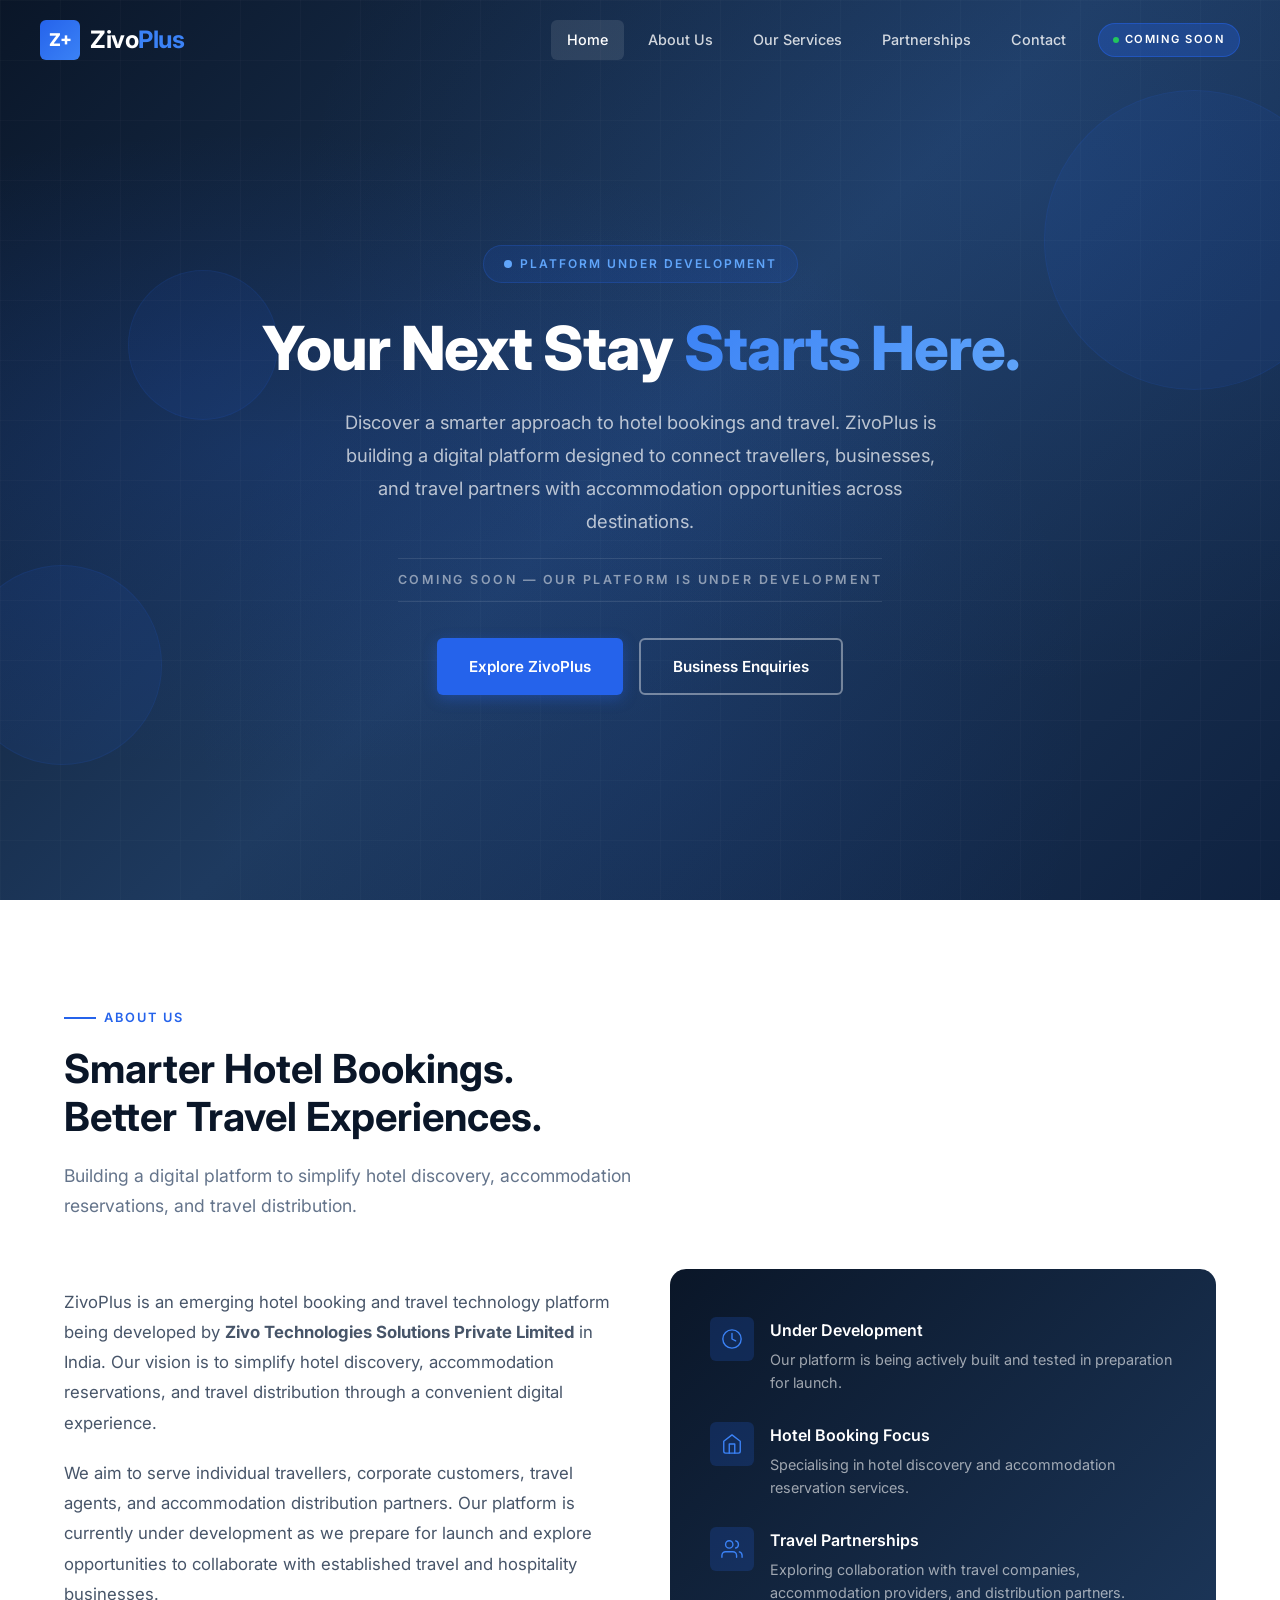
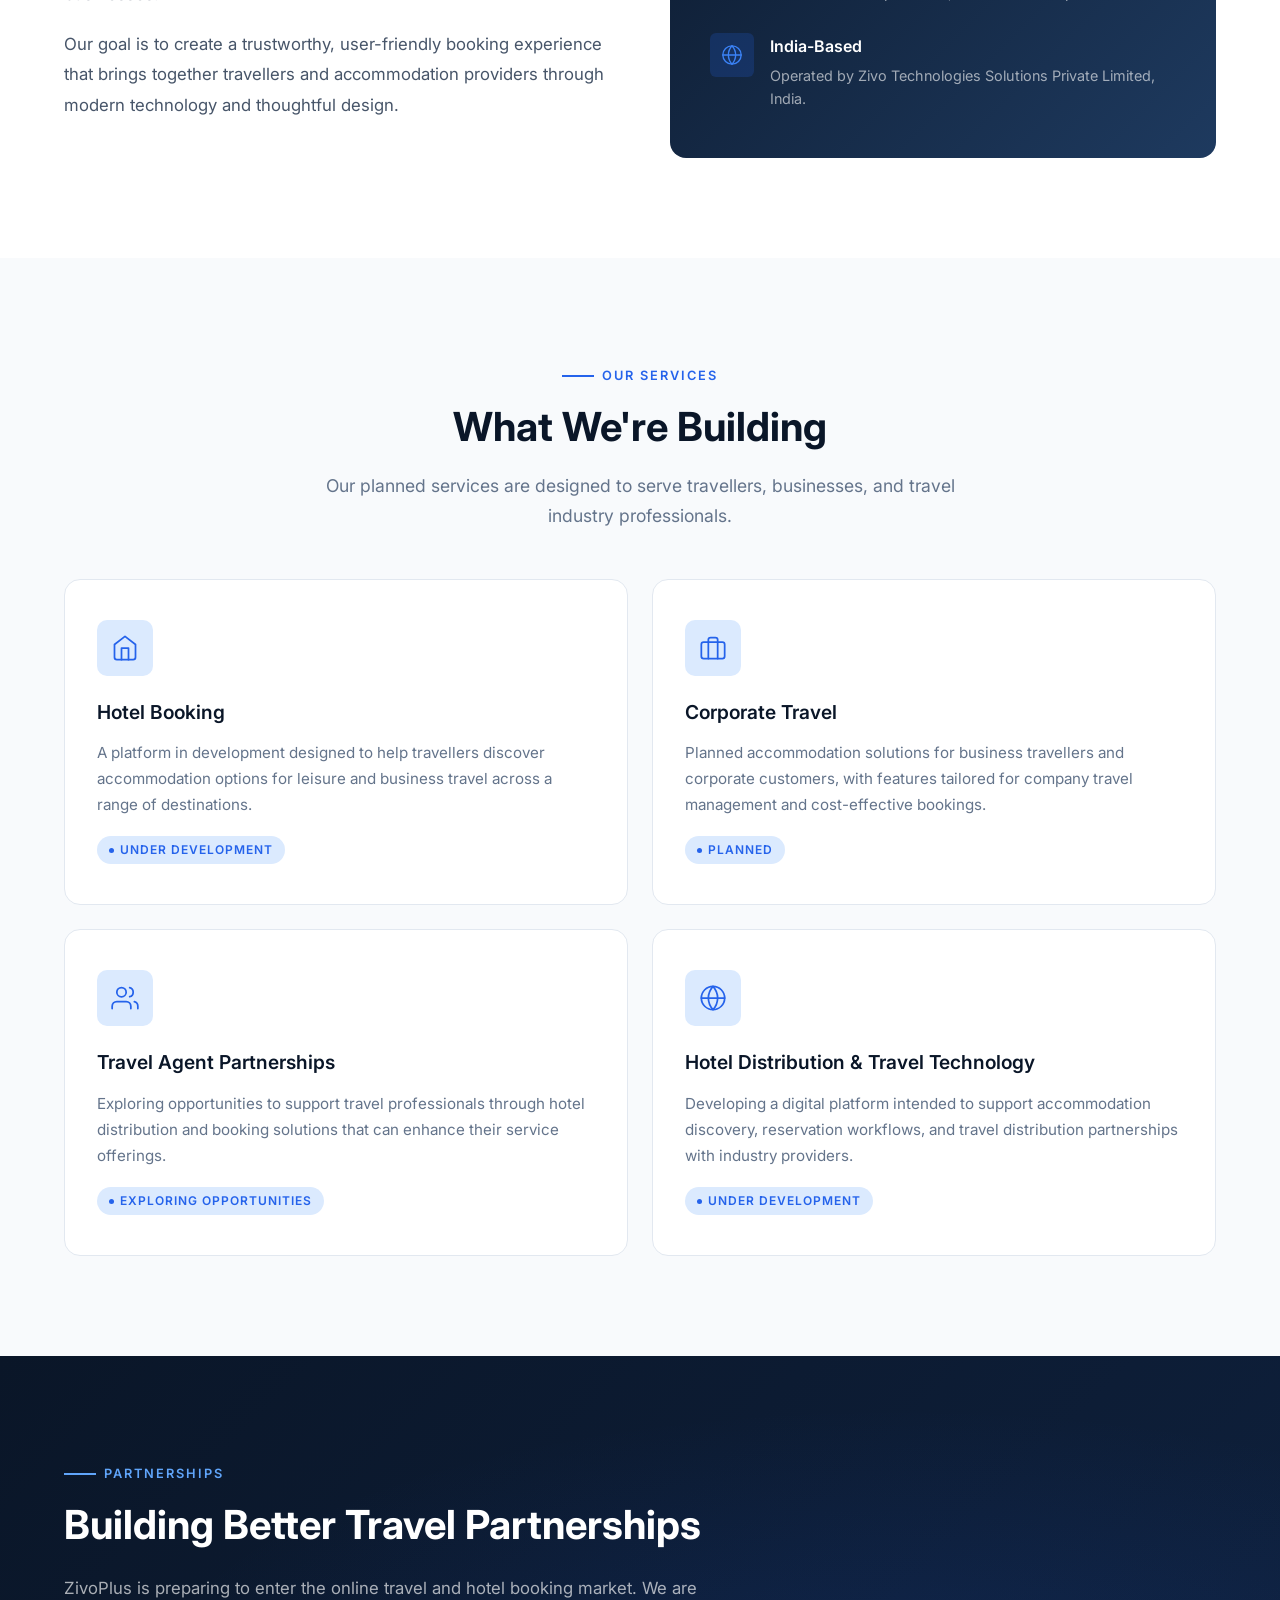
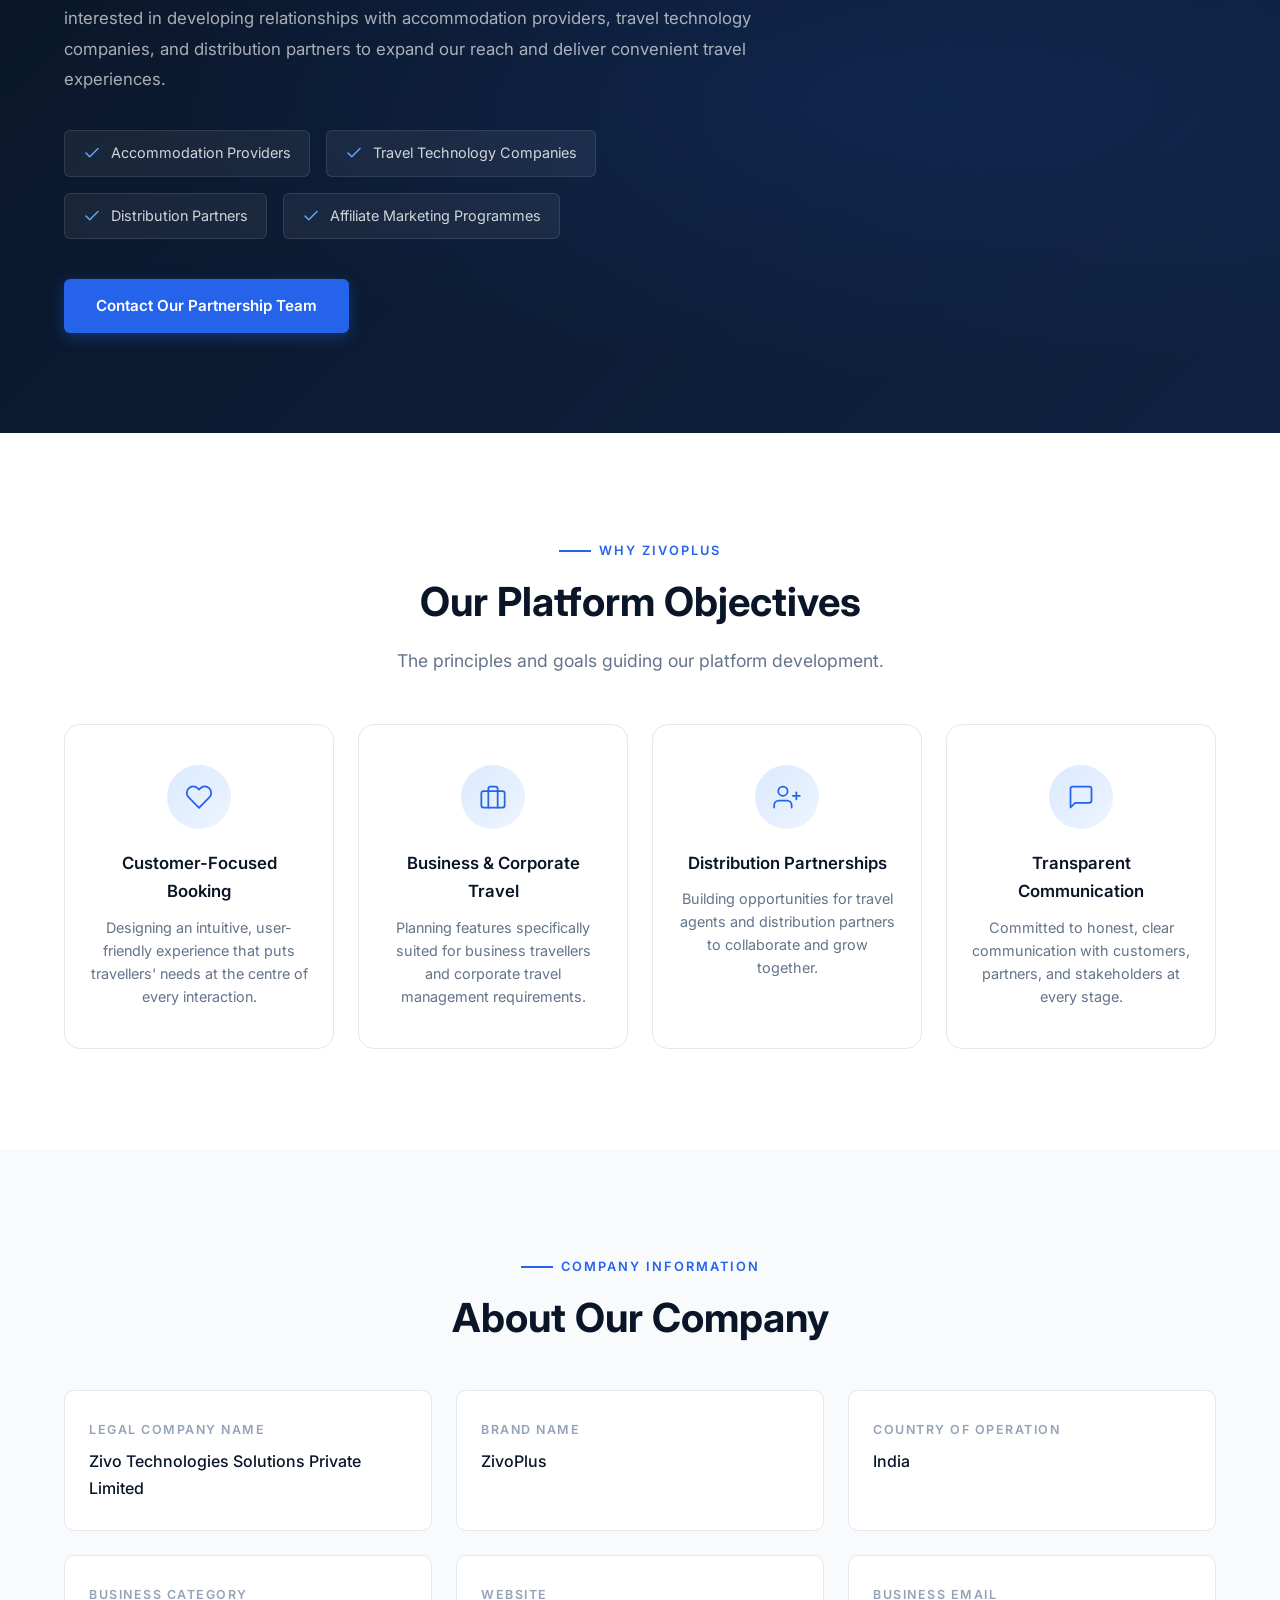
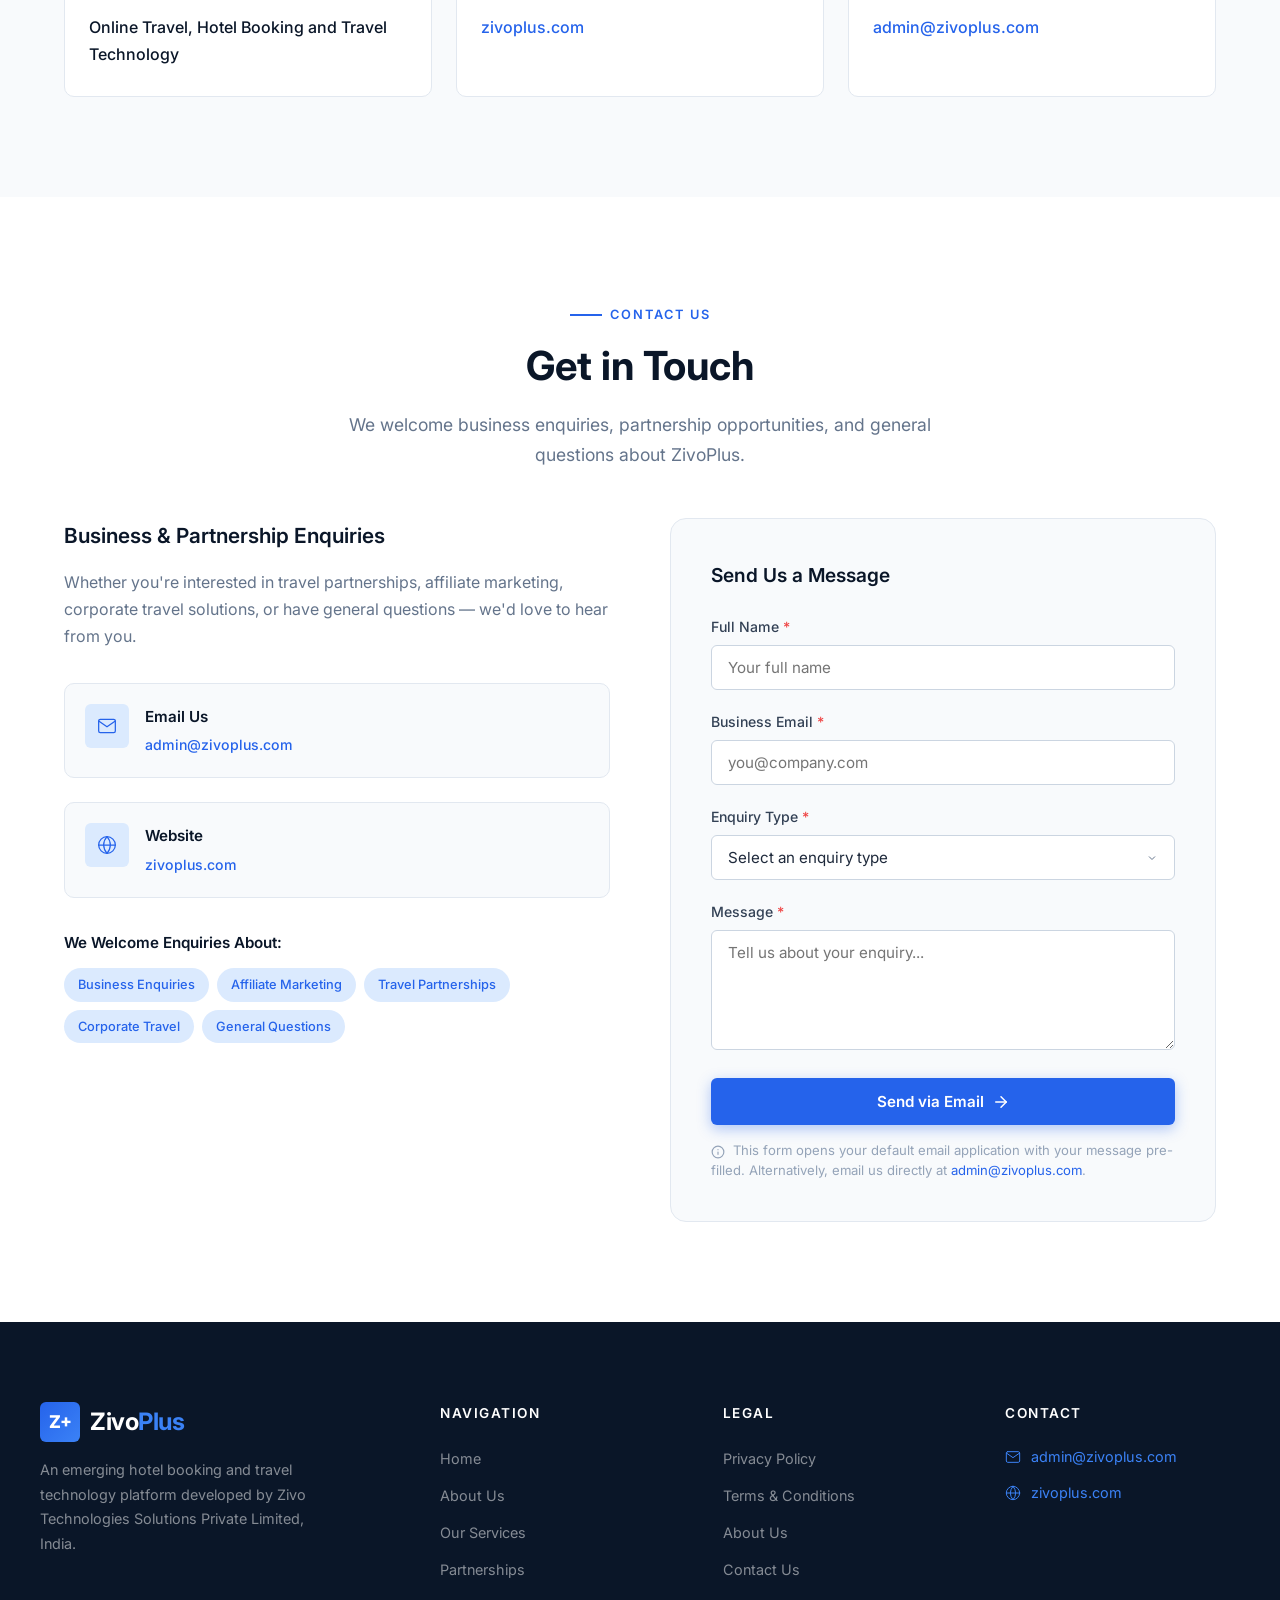
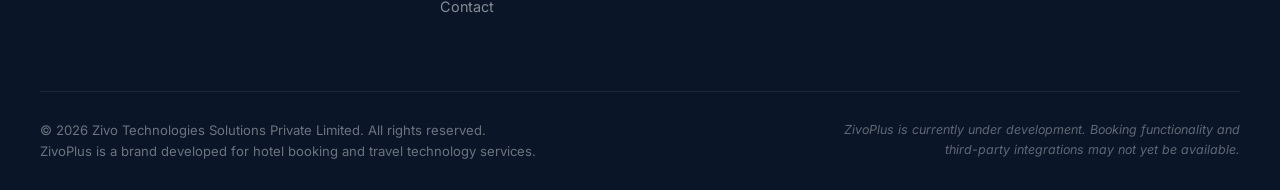
==== index.html @ 61698e4e "Initial commit for ZivoPlus website" ====
<!DOCTYPE html>
<html lang="en">
<head>
  <meta charset="UTF-8">
  <meta name="viewport" content="width=device-width, initial-scale=1.0">
  <title>ZivoPlus | Hotel Booking and Travel Technology</title>
  <meta name="description" content="Discover ZivoPlus, an emerging hotel booking and travel technology platform from India. Our digital platform is under development. Contact us for business and travel partnership enquiries.">
  <meta name="keywords" content="ZivoPlus, hotel booking, travel technology, accommodation, travel platform, India">
  <meta name="author" content="Zivo Technologies Solutions Private Limited">
  <link rel="canonical" href="https://zivoplus.com/">

  <!-- Open Graph -->
  <meta property="og:title" content="ZivoPlus | Hotel Booking and Travel Technology">
  <meta property="og:description" content="Discover ZivoPlus, an emerging hotel booking and travel technology platform from India. Our digital platform is under development.">
  <meta property="og:url" content="https://zivoplus.com/">
  <meta property="og:site_name" content="ZivoPlus">
  <meta property="og:type" content="website">
  <meta property="og:locale" content="en_IN">

  <!-- Twitter Card -->
  <meta name="twitter:card" content="summary">
  <meta name="twitter:title" content="ZivoPlus | Hotel Booking and Travel Technology">
  <meta name="twitter:description" content="Discover ZivoPlus, an emerging hotel booking and travel technology platform from India.">

  <!-- Favicon -->
  <link rel="icon" type="image/svg+xml" href="favicon.svg">

  <!-- Google Fonts — Inter -->
  <link rel="preconnect" href="https://fonts.googleapis.com">
  <link rel="preconnect" href="https://fonts.gstatic.com" crossorigin>
  <link href="https://fonts.googleapis.com/css2?family=Inter:wght@400;500;600;700;800&display=swap" rel="stylesheet">

  <!-- Stylesheet -->
  <link rel="stylesheet" href="css/styles.css">

  <!-- Structured Data -->
  <script type="application/ld+json">
  {
    "@context": "https://schema.org",
    "@type": "Organization",
    "name": "Zivo Technologies Solutions Private Limited",
    "alternateName": "ZivoPlus",
    "url": "https://zivoplus.com",
    "email": "admin@zivoplus.com",
    "description": "ZivoPlus is an emerging hotel booking and travel technology platform under development by Zivo Technologies Solutions Private Limited, India.",
    "areaServed": "IN",
    "foundingLocation": {
      "@type": "Country",
      "name": "India"
    }
  }
  </script>
  <script type="application/ld+json">
  {
    "@context": "https://schema.org",
    "@type": "WebSite",
    "name": "ZivoPlus",
    "url": "https://zivoplus.com"
  }
  </script>
</head>
<body>

  <!-- ==================== HEADER ==================== -->
  <header class="header" role="banner">
    <div class="header-inner">
      <a href="/" class="logo" aria-label="ZivoPlus Home">
        <div class="logo-symbol" aria-hidden="true">Z+</div>
        <div class="logo-text">Zivo<span>Plus</span></div>
      </a>

      <nav class="nav" role="navigation" aria-label="Main navigation">
        <a href="#home" class="nav-link active">Home</a>
        <a href="#about" class="nav-link">About Us</a>
        <a href="#services" class="nav-link">Our Services</a>
        <a href="#partnerships" class="nav-link">Partnerships</a>
        <a href="#contact" class="nav-link">Contact</a>
        <span class="coming-soon-badge" aria-label="Coming Soon">Coming Soon</span>
      </nav>

      <button class="mobile-toggle" aria-label="Toggle menu" aria-expanded="false">
        <span></span>
        <span></span>
        <span></span>
      </button>
    </div>
  </header>


  <!-- ==================== HERO ==================== -->
  <section id="home" class="hero">
    <!-- Floating decorative elements -->
    <div class="hero-float hero-float-1" aria-hidden="true"></div>
    <div class="hero-float hero-float-2" aria-hidden="true"></div>
    <div class="hero-float hero-float-3" aria-hidden="true"></div>

    <div class="hero-content">
      <div class="hero-status">
        <span class="dot"></span>
        Platform Under Development
      </div>

      <h1>Your Next Stay <span class="highlight">Starts Here.</span></h1>

      <p class="hero-description">
        Discover a smarter approach to hotel bookings and travel. ZivoPlus is building a digital platform designed to connect travellers, businesses, and travel partners with accommodation opportunities across destinations.
      </p>

      <div class="hero-launch-label">
        Coming Soon &mdash; Our Platform Is Under Development
      </div>

      <div class="hero-buttons">
        <a href="#about" class="btn btn-primary">Explore ZivoPlus</a>
        <a href="mailto:admin@zivoplus.com?subject=Business%20Enquiry" class="btn btn-outline">Business Enquiries</a>
      </div>
    </div>
  </section>


  <!-- ==================== ABOUT ==================== -->
  <section id="about" class="about">
    <div class="container">
      <div class="fade-in">
        <span class="section-label">About Us</span>
        <h2 class="section-title">Smarter Hotel Bookings.<br>Better Travel Experiences.</h2>
        <p class="section-subtitle">Building a digital platform to simplify hotel discovery, accommodation reservations, and travel distribution.</p>
      </div>

      <div class="about-grid">
        <div class="about-content fade-in fade-in-delay-1">
          <p>
            ZivoPlus is an emerging hotel booking and travel technology platform being developed by <strong>Zivo Technologies Solutions Private Limited</strong> in India. Our vision is to simplify hotel discovery, accommodation reservations, and travel distribution through a convenient digital experience.
          </p>
          <p>
            We aim to serve individual travellers, corporate customers, travel agents, and accommodation distribution partners. Our platform is currently under development as we prepare for launch and explore opportunities to collaborate with established travel and hospitality businesses.
          </p>
          <p>
            Our goal is to create a trustworthy, user-friendly booking experience that brings together travellers and accommodation providers through modern technology and thoughtful design.
          </p>
        </div>

        <div class="about-visual fade-in fade-in-delay-2">
          <div class="about-card">
            <div class="about-card-item">
              <div class="about-card-icon">
                <svg xmlns="http://www.w3.org/2000/svg" viewBox="0 0 24 24" fill="none" stroke-width="1.5" stroke-linecap="round" stroke-linejoin="round"><circle cx="12" cy="12" r="10"/><path d="M12 6v6l4 2"/></svg>
              </div>
              <div>
                <h4>Under Development</h4>
                <p>Our platform is being actively built and tested in preparation for launch.</p>
              </div>
            </div>
            <div class="about-card-item">
              <div class="about-card-icon">
                <svg xmlns="http://www.w3.org/2000/svg" viewBox="0 0 24 24" fill="none" stroke-width="1.5" stroke-linecap="round" stroke-linejoin="round"><path d="M3 9l9-7 9 7v11a2 2 0 0 1-2 2H5a2 2 0 0 1-2-2z"/><polyline points="9 22 9 12 15 12 15 22"/></svg>
              </div>
              <div>
                <h4>Hotel Booking Focus</h4>
                <p>Specialising in hotel discovery and accommodation reservation services.</p>
              </div>
            </div>
            <div class="about-card-item">
              <div class="about-card-icon">
                <svg xmlns="http://www.w3.org/2000/svg" viewBox="0 0 24 24" fill="none" stroke-width="1.5" stroke-linecap="round" stroke-linejoin="round"><path d="M17 21v-2a4 4 0 0 0-4-4H5a4 4 0 0 0-4 4v2"/><circle cx="9" cy="7" r="4"/><path d="M23 21v-2a4 4 0 0 0-3-3.87"/><path d="M16 3.13a4 4 0 0 1 0 7.75"/></svg>
              </div>
              <div>
                <h4>Travel Partnerships</h4>
                <p>Exploring collaboration with travel companies, accommodation providers, and distribution partners.</p>
              </div>
            </div>
            <div class="about-card-item">
              <div class="about-card-icon">
                <svg xmlns="http://www.w3.org/2000/svg" viewBox="0 0 24 24" fill="none" stroke-width="1.5" stroke-linecap="round" stroke-linejoin="round"><circle cx="12" cy="12" r="10"/><line x1="2" y1="12" x2="22" y2="12"/><path d="M12 2a15.3 15.3 0 0 1 4 10 15.3 15.3 0 0 1-4 10 15.3 15.3 0 0 1-4-10 15.3 15.3 0 0 1 4-10z"/></svg>
              </div>
              <div>
                <h4>India-Based</h4>
                <p>Operated by Zivo Technologies Solutions Private Limited, India.</p>
              </div>
            </div>
          </div>
        </div>
      </div>
    </div>
  </section>


  <!-- ==================== SERVICES ==================== -->
  <section id="services" class="services">
    <div class="container">
      <div class="text-center fade-in">
        <span class="section-label">Our Services</span>
        <h2 class="section-title">What We're Building</h2>
        <p class="section-subtitle mx-auto">Our planned services are designed to serve travellers, businesses, and travel industry professionals.</p>
      </div>

      <div class="services-grid">
        <!-- Service 1: Hotel Booking -->
        <div class="service-card fade-in fade-in-delay-1">
          <div class="service-icon">
            <svg xmlns="http://www.w3.org/2000/svg" viewBox="0 0 24 24" fill="none" stroke-width="1.5" stroke-linecap="round" stroke-linejoin="round"><path d="M3 9l9-7 9 7v11a2 2 0 0 1-2 2H5a2 2 0 0 1-2-2z"/><polyline points="9 22 9 12 15 12 15 22"/></svg>
          </div>
          <h3>Hotel Booking</h3>
          <p>A platform in development designed to help travellers discover accommodation options for leisure and business travel across a range of destinations.</p>
          <span class="service-status">Under Development</span>
        </div>

        <!-- Service 2: Corporate Travel -->
        <div class="service-card fade-in fade-in-delay-2">
          <div class="service-icon">
            <svg xmlns="http://www.w3.org/2000/svg" viewBox="0 0 24 24" fill="none" stroke-width="1.5" stroke-linecap="round" stroke-linejoin="round"><rect x="2" y="7" width="20" height="14" rx="2" ry="2"/><path d="M16 21V5a2 2 0 0 0-2-2h-4a2 2 0 0 0-2 2v16"/></svg>
          </div>
          <h3>Corporate Travel</h3>
          <p>Planned accommodation solutions for business travellers and corporate customers, with features tailored for company travel management and cost-effective bookings.</p>
          <span class="service-status">Planned</span>
        </div>

        <!-- Service 3: Travel Agent Partnerships -->
        <div class="service-card fade-in fade-in-delay-3">
          <div class="service-icon">
            <svg xmlns="http://www.w3.org/2000/svg" viewBox="0 0 24 24" fill="none" stroke-width="1.5" stroke-linecap="round" stroke-linejoin="round"><path d="M17 21v-2a4 4 0 0 0-4-4H5a4 4 0 0 0-4 4v2"/><circle cx="9" cy="7" r="4"/><path d="M23 21v-2a4 4 0 0 0-3-3.87"/><path d="M16 3.13a4 4 0 0 1 0 7.75"/></svg>
          </div>
          <h3>Travel Agent Partnerships</h3>
          <p>Exploring opportunities to support travel professionals through hotel distribution and booking solutions that can enhance their service offerings.</p>
          <span class="service-status">Exploring Opportunities</span>
        </div>

        <!-- Service 4: Hotel Distribution & Travel Technology -->
        <div class="service-card fade-in fade-in-delay-4">
          <div class="service-icon">
            <svg xmlns="http://www.w3.org/2000/svg" viewBox="0 0 24 24" fill="none" stroke-width="1.5" stroke-linecap="round" stroke-linejoin="round"><circle cx="12" cy="12" r="10"/><line x1="2" y1="12" x2="22" y2="12"/><path d="M12 2a15.3 15.3 0 0 1 4 10 15.3 15.3 0 0 1-4 10 15.3 15.3 0 0 1-4-10 15.3 15.3 0 0 1 4-10z"/></svg>
          </div>
          <h3>Hotel Distribution &amp; Travel Technology</h3>
          <p>Developing a digital platform intended to support accommodation discovery, reservation workflows, and travel distribution partnerships with industry providers.</p>
          <span class="service-status">Under Development</span>
        </div>
      </div>
    </div>
  </section>


  <!-- ==================== PARTNERSHIPS ==================== -->
  <section id="partnerships" class="partnerships">
    <div class="container">
      <div class="partnerships-content fade-in">
        <span class="section-label">Partnerships</span>
        <h2 class="section-title">Building Better Travel Partnerships</h2>

        <p class="partnerships-text">
          ZivoPlus is preparing to enter the online travel and hotel booking market. We are interested in developing relationships with accommodation providers, travel technology companies, and distribution partners to expand our reach and deliver convenient travel experiences.
        </p>

        <div class="partnerships-features">
          <div class="partnership-feature">
            <svg xmlns="http://www.w3.org/2000/svg" viewBox="0 0 24 24" fill="none" stroke-width="2" stroke-linecap="round" stroke-linejoin="round"><polyline points="20 6 9 17 4 12"/></svg>
            Accommodation Providers
          </div>
          <div class="partnership-feature">
            <svg xmlns="http://www.w3.org/2000/svg" viewBox="0 0 24 24" fill="none" stroke-width="2" stroke-linecap="round" stroke-linejoin="round"><polyline points="20 6 9 17 4 12"/></svg>
            Travel Technology Companies
          </div>
          <div class="partnership-feature">
            <svg xmlns="http://www.w3.org/2000/svg" viewBox="0 0 24 24" fill="none" stroke-width="2" stroke-linecap="round" stroke-linejoin="round"><polyline points="20 6 9 17 4 12"/></svg>
            Distribution Partners
          </div>
          <div class="partnership-feature">
            <svg xmlns="http://www.w3.org/2000/svg" viewBox="0 0 24 24" fill="none" stroke-width="2" stroke-linecap="round" stroke-linejoin="round"><polyline points="20 6 9 17 4 12"/></svg>
            Affiliate Marketing Programmes
          </div>
        </div>

        <a href="mailto:admin@zivoplus.com?subject=Partnership%20Enquiry" class="btn btn-primary">Contact Our Partnership Team</a>
      </div>
    </div>
  </section>


  <!-- ==================== WHY ZIVOPLUS ==================== -->
  <section id="why-us" class="why-us">
    <div class="container">
      <div class="text-center fade-in">
        <span class="section-label">Why ZivoPlus</span>
        <h2 class="section-title">Our Platform Objectives</h2>
        <p class="section-subtitle mx-auto">The principles and goals guiding our platform development.</p>
      </div>

      <div class="why-grid">
        <div class="why-card fade-in fade-in-delay-1">
          <div class="why-icon">
            <svg xmlns="http://www.w3.org/2000/svg" viewBox="0 0 24 24" fill="none" stroke-width="1.5" stroke-linecap="round" stroke-linejoin="round"><path d="M20.84 4.61a5.5 5.5 0 0 0-7.78 0L12 5.67l-1.06-1.06a5.5 5.5 0 0 0-7.78 7.78l1.06 1.06L12 21.23l7.78-7.78 1.06-1.06a5.5 5.5 0 0 0 0-7.78z"/></svg>
          </div>
          <h3>Customer-Focused Booking</h3>
          <p>Designing an intuitive, user-friendly experience that puts travellers' needs at the centre of every interaction.</p>
        </div>

        <div class="why-card fade-in fade-in-delay-2">
          <div class="why-icon">
            <svg xmlns="http://www.w3.org/2000/svg" viewBox="0 0 24 24" fill="none" stroke-width="1.5" stroke-linecap="round" stroke-linejoin="round"><rect x="2" y="7" width="20" height="14" rx="2" ry="2"/><path d="M16 21V5a2 2 0 0 0-2-2h-4a2 2 0 0 0-2 2v16"/></svg>
          </div>
          <h3>Business &amp; Corporate Travel</h3>
          <p>Planning features specifically suited for business travellers and corporate travel management requirements.</p>
        </div>

        <div class="why-card fade-in fade-in-delay-3">
          <div class="why-icon">
            <svg xmlns="http://www.w3.org/2000/svg" viewBox="0 0 24 24" fill="none" stroke-width="1.5" stroke-linecap="round" stroke-linejoin="round"><path d="M16 21v-2a4 4 0 0 0-4-4H5a4 4 0 0 0-4 4v2"/><circle cx="8.5" cy="7" r="4"/><line x1="20" y1="8" x2="20" y2="14"/><line x1="23" y1="11" x2="17" y2="11"/></svg>
          </div>
          <h3>Distribution Partnerships</h3>
          <p>Building opportunities for travel agents and distribution partners to collaborate and grow together.</p>
        </div>

        <div class="why-card fade-in fade-in-delay-4">
          <div class="why-icon">
            <svg xmlns="http://www.w3.org/2000/svg" viewBox="0 0 24 24" fill="none" stroke-width="1.5" stroke-linecap="round" stroke-linejoin="round"><path d="M21 15a2 2 0 0 1-2 2H7l-4 4V5a2 2 0 0 1 2-2h14a2 2 0 0 1 2 2z"/></svg>
          </div>
          <h3>Transparent Communication</h3>
          <p>Committed to honest, clear communication with customers, partners, and stakeholders at every stage.</p>
        </div>
      </div>
    </div>
  </section>


  <!-- ==================== COMPANY INFORMATION ==================== -->
  <section id="company" class="company-info">
    <div class="container">
      <div class="text-center fade-in">
        <span class="section-label">Company Information</span>
        <h2 class="section-title">About Our Company</h2>
      </div>

      <div class="company-grid fade-in">
        <div class="company-detail">
          <div class="company-detail-label">Legal Company Name</div>
          <div class="company-detail-value">Zivo Technologies Solutions Private Limited</div>
        </div>
        <div class="company-detail">
          <div class="company-detail-label">Brand Name</div>
          <div class="company-detail-value">ZivoPlus</div>
        </div>
        <div class="company-detail">
          <div class="company-detail-label">Country of Operation</div>
          <div class="company-detail-value">India</div>
        </div>
        <div class="company-detail">
          <div class="company-detail-label">Business Category</div>
          <div class="company-detail-value">Online Travel, Hotel Booking and Travel Technology</div>
        </div>
        <div class="company-detail">
          <div class="company-detail-label">Website</div>
          <div class="company-detail-value"><a href="https://zivoplus.com" target="_blank" rel="noopener">zivoplus.com</a></div>
        </div>
        <div class="company-detail">
          <div class="company-detail-label">Business Email</div>
          <div class="company-detail-value"><a href="mailto:admin@zivoplus.com">admin@zivoplus.com</a></div>
        </div>
      </div>
    </div>
  </section>


  <!-- ==================== CONTACT ==================== -->
  <section id="contact" class="contact">
    <div class="container">
      <div class="text-center fade-in">
        <span class="section-label">Contact Us</span>
        <h2 class="section-title">Get in Touch</h2>
        <p class="section-subtitle mx-auto">We welcome business enquiries, partnership opportunities, and general questions about ZivoPlus.</p>
      </div>

      <div class="contact-grid">
        <!-- Contact Information -->
        <div class="contact-info fade-in fade-in-delay-1">
          <h3>Business &amp; Partnership Enquiries</h3>
          <p>Whether you're interested in travel partnerships, affiliate marketing, corporate travel solutions, or have general questions — we'd love to hear from you.</p>

          <div class="contact-method">
            <div class="contact-method-icon">
              <svg xmlns="http://www.w3.org/2000/svg" viewBox="0 0 24 24" fill="none" stroke-width="1.5" stroke-linecap="round" stroke-linejoin="round"><path d="M4 4h16c1.1 0 2 .9 2 2v12c0 1.1-.9 2-2 2H4c-1.1 0-2-.9-2-2V6c0-1.1.9-2 2-2z"/><polyline points="22,6 12,13 2,6"/></svg>
            </div>
            <div>
              <h4>Email Us</h4>
              <p><a href="mailto:admin@zivoplus.com">admin@zivoplus.com</a></p>
            </div>
          </div>

          <div class="contact-method">
            <div class="contact-method-icon">
              <svg xmlns="http://www.w3.org/2000/svg" viewBox="0 0 24 24" fill="none" stroke-width="1.5" stroke-linecap="round" stroke-linejoin="round"><circle cx="12" cy="12" r="10"/><line x1="2" y1="12" x2="22" y2="12"/><path d="M12 2a15.3 15.3 0 0 1 4 10 15.3 15.3 0 0 1-4 10 15.3 15.3 0 0 1-4-10 15.3 15.3 0 0 1 4-10z"/></svg>
            </div>
            <div>
              <h4>Website</h4>
              <p><a href="https://zivoplus.com">zivoplus.com</a></p>
            </div>
          </div>

          <div class="enquiry-types">
            <h4>We Welcome Enquiries About:</h4>
            <div class="enquiry-type-list">
              <span class="enquiry-type-tag">Business Enquiries</span>
              <span class="enquiry-type-tag">Affiliate Marketing</span>
              <span class="enquiry-type-tag">Travel Partnerships</span>
              <span class="enquiry-type-tag">Corporate Travel</span>
              <span class="enquiry-type-tag">General Questions</span>
            </div>
          </div>
        </div>

        <!-- Contact Form -->
        <div class="contact-form-wrapper fade-in fade-in-delay-2">
          <h3>Send Us a Message</h3>
          <form id="contactForm" novalidate>
            <div class="form-group">
              <label for="contactName">Full Name <span class="required">*</span></label>
              <input type="text" id="contactName" name="name" class="form-control" placeholder="Your full name" required>
              <div class="form-error-message" aria-live="polite"></div>
            </div>

            <div class="form-group">
              <label for="contactEmail">Business Email <span class="required">*</span></label>
              <input type="email" id="contactEmail" name="email" class="form-control" placeholder="you@company.com" required>
              <div class="form-error-message" aria-live="polite"></div>
            </div>

            <div class="form-group">
              <label for="enquiryType">Enquiry Type <span class="required">*</span></label>
              <select id="enquiryType" name="enquiry_type" class="form-control" required>
                <option value="">Select an enquiry type</option>
                <option value="Business Enquiry">Business Enquiry</option>
                <option value="Affiliate Marketing">Affiliate Marketing</option>
                <option value="Travel Partnership">Travel Partnership</option>
                <option value="Corporate Travel">Corporate Travel</option>
                <option value="General Enquiry">General Enquiry</option>
              </select>
              <div class="form-error-message" aria-live="polite"></div>
            </div>

            <div class="form-group">
              <label for="contactMessage">Message <span class="required">*</span></label>
              <textarea id="contactMessage" name="message" class="form-control" placeholder="Tell us about your enquiry..." required></textarea>
              <div class="form-error-message" aria-live="polite"></div>
            </div>

            <button type="submit" class="btn btn-primary" style="width: 100%;">
              Send via Email
              <svg xmlns="http://www.w3.org/2000/svg" width="18" height="18" viewBox="0 0 24 24" fill="none" stroke="currentColor" stroke-width="2" stroke-linecap="round" stroke-linejoin="round"><line x1="5" y1="12" x2="19" y2="12"/><polyline points="12 5 19 12 12 19"/></svg>
            </button>

            <p class="form-note">
              <svg xmlns="http://www.w3.org/2000/svg" viewBox="0 0 24 24" fill="none" stroke="currentColor" stroke-width="2" stroke-linecap="round" stroke-linejoin="round"><circle cx="12" cy="12" r="10"/><line x1="12" y1="16" x2="12" y2="12"/><line x1="12" y1="8" x2="12.01" y2="8"/></svg>
              This form opens your default email application with your message pre-filled. Alternatively, email us directly at <a href="mailto:admin@zivoplus.com" style="color: var(--color-blue-accent);">admin@zivoplus.com</a>.
            </p>
          </form>
        </div>
      </div>
    </div>
  </section>


  <!-- ==================== FOOTER ==================== -->
  <footer class="footer" role="contentinfo">
    <div class="footer-grid">
      <!-- Brand Column -->
      <div class="footer-brand">
        <a href="/" class="logo" aria-label="ZivoPlus Home">
          <div class="logo-symbol" aria-hidden="true">Z+</div>
          <div class="logo-text">Zivo<span>Plus</span></div>
        </a>
        <p>An emerging hotel booking and travel technology platform developed by Zivo Technologies Solutions Private Limited, India.</p>
      </div>

      <!-- Navigation -->
      <div class="footer-col">
        <h4>Navigation</h4>
        <ul class="footer-links">
          <li><a href="#home">Home</a></li>
          <li><a href="#about">About Us</a></li>
          <li><a href="#services">Our Services</a></li>
          <li><a href="#partnerships">Partnerships</a></li>
          <li><a href="#contact">Contact</a></li>
        </ul>
      </div>

      <!-- Legal -->
      <div class="footer-col">
        <h4>Legal</h4>
        <ul class="footer-links">
          <li><a href="privacy-policy.html">Privacy Policy</a></li>
          <li><a href="terms-and-conditions.html">Terms &amp; Conditions</a></li>
          <li><a href="about.html">About Us</a></li>
          <li><a href="contact.html">Contact Us</a></li>
        </ul>
      </div>

      <!-- Contact -->
      <div class="footer-col">
        <h4>Contact</h4>
        <div class="footer-contact-item">
          <svg xmlns="http://www.w3.org/2000/svg" viewBox="0 0 24 24" fill="none" stroke-width="1.5" stroke-linecap="round" stroke-linejoin="round"><path d="M4 4h16c1.1 0 2 .9 2 2v12c0 1.1-.9 2-2 2H4c-1.1 0-2-.9-2-2V6c0-1.1.9-2 2-2z"/><polyline points="22,6 12,13 2,6"/></svg>
          <a href="mailto:admin@zivoplus.com">admin@zivoplus.com</a>
        </div>
        <div class="footer-contact-item">
          <svg xmlns="http://www.w3.org/2000/svg" viewBox="0 0 24 24" fill="none" stroke-width="1.5" stroke-linecap="round" stroke-linejoin="round"><circle cx="12" cy="12" r="10"/><line x1="2" y1="12" x2="22" y2="12"/><path d="M12 2a15.3 15.3 0 0 1 4 10 15.3 15.3 0 0 1-4 10 15.3 15.3 0 0 1-4-10 15.3 15.3 0 0 1 4-10z"/></svg>
          <a href="https://zivoplus.com">zivoplus.com</a>
        </div>
      </div>
    </div>

    <div class="footer-bottom">
      <div class="footer-bottom-inner">
        <div class="footer-copyright">
          &copy; 2026 Zivo Technologies Solutions Private Limited. All rights reserved.<br>
          ZivoPlus is a brand developed for hotel booking and travel technology services.
        </div>
        <div class="footer-status">
          ZivoPlus is currently under development. Booking functionality and third-party integrations may not yet be available.
        </div>
      </div>
    </div>
  </footer>


  <!-- JavaScript -->
  <script src="js/main.js"></script>

</body>
</html>
---- css/styles.css ----
/* ============================================
   ZivoPlus — Global Stylesheet
   Premium Hotel Booking & Travel Technology
   ============================================ */

/* ---------- CSS Custom Properties ---------- */
:root {
  /* Brand Colors */
  --color-navy-dark: #0a1628;
  --color-navy: #0f2240;
  --color-navy-mid: #1e3a5f;
  --color-blue-accent: #2563eb;
  --color-blue-light: #3b82f6;
  --color-blue-pale: #dbeafe;
  --color-blue-glow: #60a5fa;

  /* Neutrals */
  --color-white: #ffffff;
  --color-off-white: #f8fafc;
  --color-gray-50: #f1f5f9;
  --color-gray-100: #e2e8f0;
  --color-gray-200: #cbd5e1;
  --color-gray-300: #94a3b8;
  --color-gray-400: #64748b;
  --color-gray-500: #475569;
  --color-gray-600: #334155;
  --color-gray-700: #1e293b;

  /* Typography */
  --font-primary: 'Inter', -apple-system, BlinkMacSystemFont, 'Segoe UI', Roboto, Oxygen, Ubuntu, sans-serif;
  --font-weight-normal: 400;
  --font-weight-medium: 500;
  --font-weight-semibold: 600;
  --font-weight-bold: 700;
  --font-weight-extrabold: 800;

  /* Spacing */
  --section-padding: 100px 0;
  --container-max: 1200px;
  --container-padding: 0 24px;

  /* Transitions */
  --transition-fast: 0.2s ease;
  --transition-base: 0.3s ease;
  --transition-slow: 0.5s ease;

  /* Shadows */
  --shadow-sm: 0 1px 3px rgba(0, 0, 0, 0.08);
  --shadow-md: 0 4px 12px rgba(0, 0, 0, 0.1);
  --shadow-lg: 0 8px 30px rgba(0, 0, 0, 0.12);
  --shadow-xl: 0 12px 40px rgba(0, 0, 0, 0.15);

  /* Border Radius */
  --radius-sm: 6px;
  --radius-md: 10px;
  --radius-lg: 16px;
  --radius-xl: 24px;

  /* Header */
  --header-height: 80px;
}


/* ---------- Reset & Base ---------- */
*,
*::before,
*::after {
  margin: 0;
  padding: 0;
  box-sizing: border-box;
}

html {
  scroll-behavior: smooth;
  -webkit-text-size-adjust: 100%;
}

body {
  font-family: var(--font-primary);
  font-weight: var(--font-weight-normal);
  color: var(--color-gray-700);
  background-color: var(--color-white);
  line-height: 1.7;
  -webkit-font-smoothing: antialiased;
  -moz-osx-font-smoothing: grayscale;
  overflow-x: hidden;
}

a {
  color: inherit;
  text-decoration: none;
  transition: color var(--transition-fast);
}

ul, ol {
  list-style: none;
}

img {
  max-width: 100%;
  height: auto;
  display: block;
}

button {
  font-family: inherit;
  cursor: pointer;
  border: none;
  background: none;
}

input, textarea, select {
  font-family: inherit;
  font-size: inherit;
}


/* ---------- Utility Classes ---------- */
.container {
  max-width: var(--container-max);
  margin: 0 auto;
  padding: var(--container-padding);
}

.section-label {
  display: inline-flex;
  align-items: center;
  gap: 8px;
  font-size: 0.8rem;
  font-weight: var(--font-weight-semibold);
  text-transform: uppercase;
  letter-spacing: 2px;
  color: var(--color-blue-accent);
  margin-bottom: 16px;
}

.section-label::before {
  content: '';
  display: inline-block;
  width: 32px;
  height: 2px;
  background: var(--color-blue-accent);
}

.section-title {
  font-size: 2.5rem;
  font-weight: var(--font-weight-bold);
  color: var(--color-navy-dark);
  line-height: 1.2;
  margin-bottom: 20px;
}

.section-subtitle {
  font-size: 1.1rem;
  color: var(--color-gray-400);
  max-width: 640px;
  line-height: 1.7;
}

.text-center {
  text-align: center;
}

.mx-auto {
  margin-left: auto;
  margin-right: auto;
}

/* Fade-in animation */
.fade-in {
  opacity: 0;
  transform: translateY(30px);
  transition: opacity 0.7s ease, transform 0.7s ease;
}

.fade-in.visible {
  opacity: 1;
  transform: translateY(0);
}

.fade-in-delay-1 { transition-delay: 0.1s; }
.fade-in-delay-2 { transition-delay: 0.2s; }
.fade-in-delay-3 { transition-delay: 0.3s; }
.fade-in-delay-4 { transition-delay: 0.4s; }


/* ---------- Buttons ---------- */
.btn {
  display: inline-flex;
  align-items: center;
  justify-content: center;
  gap: 8px;
  padding: 14px 32px;
  font-size: 0.95rem;
  font-weight: var(--font-weight-semibold);
  border-radius: var(--radius-sm);
  transition: all var(--transition-base);
  white-space: nowrap;
  text-decoration: none;
}

.btn-primary {
  background: var(--color-blue-accent);
  color: var(--color-white);
  box-shadow: 0 4px 14px rgba(37, 99, 235, 0.35);
}

.btn-primary:hover {
  background: #1d4ed8;
  box-shadow: 0 6px 20px rgba(37, 99, 235, 0.45);
  transform: translateY(-2px);
}

.btn-outline {
  background: transparent;
  color: var(--color-white);
  border: 2px solid rgba(255, 255, 255, 0.4);
}

.btn-outline:hover {
  background: rgba(255, 255, 255, 0.1);
  border-color: var(--color-white);
  transform: translateY(-2px);
}

.btn-outline-dark {
  background: transparent;
  color: var(--color-blue-accent);
  border: 2px solid var(--color-blue-accent);
}

.btn-outline-dark:hover {
  background: var(--color-blue-accent);
  color: var(--color-white);
  transform: translateY(-2px);
}


/* ---------- Header & Navigation ---------- */
.header {
  position: fixed;
  top: 0;
  left: 0;
  width: 100%;
  z-index: 1000;
  padding: 0 24px;
  height: var(--header-height);
  display: flex;
  align-items: center;
  transition: all var(--transition-base);
  background: transparent;
}

.header.scrolled {
  background: rgba(10, 22, 40, 0.95);
  backdrop-filter: blur(12px);
  -webkit-backdrop-filter: blur(12px);
  box-shadow: 0 2px 20px rgba(0, 0, 0, 0.15);
}

.header-inner {
  display: flex;
  align-items: center;
  justify-content: space-between;
  width: 100%;
  max-width: var(--container-max);
  margin: 0 auto;
}

/* Logo */
.logo {
  display: flex;
  align-items: center;
  gap: 10px;
  text-decoration: none;
  z-index: 1001;
}

.logo-symbol {
  width: 40px;
  height: 40px;
  background: linear-gradient(135deg, var(--color-blue-accent), var(--color-blue-light));
  border-radius: var(--radius-sm);
  display: flex;
  align-items: center;
  justify-content: center;
  font-size: 1.1rem;
  font-weight: var(--font-weight-extrabold);
  color: var(--color-white);
}

.logo-text {
  font-size: 1.5rem;
  font-weight: var(--font-weight-bold);
  color: var(--color-white);
  letter-spacing: -0.5px;
}

.logo-text span {
  color: var(--color-blue-light);
}

/* Navigation */
.nav {
  display: flex;
  align-items: center;
  gap: 8px;
}

.nav-link {
  padding: 8px 16px;
  font-size: 0.9rem;
  font-weight: var(--font-weight-medium);
  color: rgba(255, 255, 255, 0.8);
  border-radius: var(--radius-sm);
  transition: all var(--transition-fast);
}

.nav-link:hover,
.nav-link.active {
  color: var(--color-white);
  background: rgba(255, 255, 255, 0.1);
}

.coming-soon-badge {
  display: inline-flex;
  align-items: center;
  gap: 6px;
  padding: 6px 14px;
  font-size: 0.7rem;
  font-weight: var(--font-weight-semibold);
  text-transform: uppercase;
  letter-spacing: 1.5px;
  color: var(--color-white);
  background: rgba(37, 99, 235, 0.3);
  border: 1px solid rgba(37, 99, 235, 0.5);
  border-radius: 50px;
  margin-left: 8px;
}

.coming-soon-badge::before {
  content: '';
  display: inline-block;
  width: 6px;
  height: 6px;
  background: #22c55e;
  border-radius: 50%;
  animation: pulse-dot 2s ease-in-out infinite;
}

@keyframes pulse-dot {
  0%, 100% { opacity: 1; transform: scale(1); }
  50% { opacity: 0.5; transform: scale(0.8); }
}

/* Mobile Menu Toggle */
.mobile-toggle {
  display: none;
  flex-direction: column;
  gap: 5px;
  padding: 8px;
  z-index: 1001;
  cursor: pointer;
}

.mobile-toggle span {
  display: block;
  width: 24px;
  height: 2px;
  background: var(--color-white);
  border-radius: 2px;
  transition: all var(--transition-base);
}

.mobile-toggle.active span:nth-child(1) {
  transform: rotate(45deg) translate(5px, 5px);
}

.mobile-toggle.active span:nth-child(2) {
  opacity: 0;
}

.mobile-toggle.active span:nth-child(3) {
  transform: rotate(-45deg) translate(5px, -5px);
}


/* ---------- Hero Section ---------- */
.hero {
  position: relative;
  min-height: 100vh;
  display: flex;
  align-items: center;
  justify-content: center;
  background: linear-gradient(135deg, #0a1628 0%, #1e3a5f 50%, #0f2240 100%);
  overflow: hidden;
  padding: 120px 24px 80px;
}

/* Background pattern overlay */
.hero::before {
  content: '';
  position: absolute;
  top: 0;
  left: 0;
  right: 0;
  bottom: 0;
  background-image:
    radial-gradient(ellipse at 20% 50%, rgba(37, 99, 235, 0.15) 0%, transparent 50%),
    radial-gradient(ellipse at 80% 20%, rgba(59, 130, 246, 0.1) 0%, transparent 50%),
    radial-gradient(ellipse at 50% 80%, rgba(37, 99, 235, 0.08) 0%, transparent 50%);
  z-index: 1;
}

/* Subtle grid pattern */
.hero::after {
  content: '';
  position: absolute;
  top: 0;
  left: 0;
  right: 0;
  bottom: 0;
  background-image: 
    linear-gradient(rgba(255, 255, 255, 0.02) 1px, transparent 1px),
    linear-gradient(90deg, rgba(255, 255, 255, 0.02) 1px, transparent 1px);
  background-size: 60px 60px;
  z-index: 1;
}

.hero-content {
  position: relative;
  z-index: 2;
  max-width: 780px;
  text-align: center;
}

.hero-status {
  display: inline-flex;
  align-items: center;
  gap: 8px;
  padding: 8px 20px;
  font-size: 0.75rem;
  font-weight: var(--font-weight-semibold);
  text-transform: uppercase;
  letter-spacing: 2px;
  color: var(--color-blue-glow);
  background: rgba(37, 99, 235, 0.12);
  border: 1px solid rgba(37, 99, 235, 0.25);
  border-radius: 50px;
  margin-bottom: 32px;
}

.hero-status .dot {
  width: 8px;
  height: 8px;
  background: var(--color-blue-glow);
  border-radius: 50%;
  animation: pulse-dot 2s ease-in-out infinite;
}

.hero h1 {
  font-size: 3.8rem;
  font-weight: var(--font-weight-extrabold);
  color: var(--color-white);
  line-height: 1.1;
  margin-bottom: 24px;
  letter-spacing: -1px;
}

.hero h1 .highlight {
  background: linear-gradient(135deg, var(--color-blue-light), var(--color-blue-glow));
  -webkit-background-clip: text;
  -webkit-text-fill-color: transparent;
  background-clip: text;
}

.hero-description {
  font-size: 1.15rem;
  color: rgba(255, 255, 255, 0.7);
  line-height: 1.8;
  margin-bottom: 20px;
  max-width: 620px;
  margin-left: auto;
  margin-right: auto;
}

.hero-launch-label {
  display: inline-block;
  font-size: 0.78rem;
  font-weight: var(--font-weight-semibold);
  text-transform: uppercase;
  letter-spacing: 2.5px;
  color: rgba(255, 255, 255, 0.5);
  margin-bottom: 36px;
  padding: 10px 0;
  border-top: 1px solid rgba(255, 255, 255, 0.1);
  border-bottom: 1px solid rgba(255, 255, 255, 0.1);
}

.hero-buttons {
  display: flex;
  gap: 16px;
  justify-content: center;
  flex-wrap: wrap;
}

/* Floating elements in hero */
.hero-float {
  position: absolute;
  border-radius: 50%;
  background: rgba(37, 99, 235, 0.08);
  border: 1px solid rgba(37, 99, 235, 0.1);
  z-index: 1;
}

.hero-float-1 {
  width: 300px;
  height: 300px;
  top: 10%;
  right: -5%;
  animation: float 8s ease-in-out infinite;
}

.hero-float-2 {
  width: 200px;
  height: 200px;
  bottom: 15%;
  left: -3%;
  animation: float 6s ease-in-out infinite reverse;
}

.hero-float-3 {
  width: 150px;
  height: 150px;
  top: 30%;
  left: 10%;
  animation: float 10s ease-in-out infinite;
}

@keyframes float {
  0%, 100% { transform: translateY(0) rotate(0deg); }
  50% { transform: translateY(-20px) rotate(3deg); }
}


/* ---------- About Section ---------- */
.about {
  padding: var(--section-padding);
  background: var(--color-white);
}

.about-grid {
  display: grid;
  grid-template-columns: 1fr 1fr;
  gap: 60px;
  align-items: center;
  margin-top: 48px;
}

.about-content p {
  font-size: 1.05rem;
  color: var(--color-gray-500);
  margin-bottom: 20px;
  line-height: 1.8;
}

.about-visual {
  position: relative;
}

.about-card {
  background: linear-gradient(135deg, var(--color-navy-dark), var(--color-navy-mid));
  border-radius: var(--radius-lg);
  padding: 48px 40px;
  color: var(--color-white);
}

.about-card-item {
  display: flex;
  align-items: flex-start;
  gap: 16px;
  margin-bottom: 28px;
}

.about-card-item:last-child {
  margin-bottom: 0;
}

.about-card-icon {
  width: 44px;
  height: 44px;
  min-width: 44px;
  background: rgba(37, 99, 235, 0.2);
  border-radius: var(--radius-sm);
  display: flex;
  align-items: center;
  justify-content: center;
}

.about-card-icon svg {
  width: 22px;
  height: 22px;
  stroke: var(--color-blue-light);
}

.about-card-item h4 {
  font-size: 1rem;
  font-weight: var(--font-weight-semibold);
  margin-bottom: 4px;
}

.about-card-item p {
  font-size: 0.9rem;
  color: rgba(255, 255, 255, 0.6);
  line-height: 1.6;
}


/* ---------- Services Section ---------- */
.services {
  padding: var(--section-padding);
  background: var(--color-off-white);
}

.services-grid {
  display: grid;
  grid-template-columns: repeat(2, 1fr);
  gap: 24px;
  margin-top: 48px;
}

.service-card {
  background: var(--color-white);
  border-radius: var(--radius-lg);
  padding: 40px 32px;
  border: 1px solid var(--color-gray-100);
  transition: all var(--transition-base);
  position: relative;
  overflow: hidden;
}

.service-card::before {
  content: '';
  position: absolute;
  top: 0;
  left: 0;
  right: 0;
  height: 3px;
  background: linear-gradient(90deg, var(--color-blue-accent), var(--color-blue-light));
  transform: scaleX(0);
  transform-origin: left;
  transition: transform var(--transition-base);
}

.service-card:hover {
  border-color: rgba(37, 99, 235, 0.2);
  box-shadow: var(--shadow-lg);
  transform: translateY(-4px);
}

.service-card:hover::before {
  transform: scaleX(1);
}

.service-icon {
  width: 56px;
  height: 56px;
  background: var(--color-blue-pale);
  border-radius: var(--radius-md);
  display: flex;
  align-items: center;
  justify-content: center;
  margin-bottom: 20px;
}

.service-icon svg {
  width: 28px;
  height: 28px;
  stroke: var(--color-blue-accent);
}

.service-card h3 {
  font-size: 1.2rem;
  font-weight: var(--font-weight-semibold);
  color: var(--color-navy-dark);
  margin-bottom: 12px;
}

.service-card p {
  font-size: 0.95rem;
  color: var(--color-gray-400);
  line-height: 1.7;
  margin-bottom: 16px;
}

.service-status {
  display: inline-flex;
  align-items: center;
  gap: 6px;
  font-size: 0.75rem;
  font-weight: var(--font-weight-semibold);
  text-transform: uppercase;
  letter-spacing: 1px;
  color: var(--color-blue-accent);
  background: var(--color-blue-pale);
  padding: 4px 12px;
  border-radius: 50px;
}

.service-status::before {
  content: '';
  width: 5px;
  height: 5px;
  background: var(--color-blue-accent);
  border-radius: 50%;
}


/* ---------- Partnership Section ---------- */
.partnerships {
  padding: var(--section-padding);
  background: linear-gradient(135deg, var(--color-navy-dark) 0%, var(--color-navy) 100%);
  position: relative;
  overflow: hidden;
}

.partnerships::before {
  content: '';
  position: absolute;
  top: 0;
  left: 0;
  right: 0;
  bottom: 0;
  background: radial-gradient(ellipse at 70% 50%, rgba(37, 99, 235, 0.12) 0%, transparent 60%);
}

.partnerships-content {
  position: relative;
  z-index: 2;
  max-width: 700px;
}

.partnerships .section-label {
  color: var(--color-blue-glow);
}

.partnerships .section-label::before {
  background: var(--color-blue-glow);
}

.partnerships .section-title {
  color: var(--color-white);
}

.partnerships .section-subtitle {
  color: rgba(255, 255, 255, 0.65);
}

.partnerships-text {
  font-size: 1.05rem;
  color: rgba(255, 255, 255, 0.65);
  line-height: 1.8;
  margin-top: 24px;
  margin-bottom: 36px;
}

.partnerships-features {
  display: flex;
  flex-wrap: wrap;
  gap: 16px;
  margin-bottom: 40px;
}

.partnership-feature {
  display: flex;
  align-items: center;
  gap: 10px;
  padding: 10px 18px;
  background: rgba(255, 255, 255, 0.06);
  border: 1px solid rgba(255, 255, 255, 0.1);
  border-radius: var(--radius-sm);
  font-size: 0.9rem;
  color: rgba(255, 255, 255, 0.8);
}

.partnership-feature svg {
  width: 18px;
  height: 18px;
  stroke: var(--color-blue-glow);
  flex-shrink: 0;
}


/* ---------- Why ZivoPlus Section ---------- */
.why-us {
  padding: var(--section-padding);
  background: var(--color-white);
}

.why-grid {
  display: grid;
  grid-template-columns: repeat(4, 1fr);
  gap: 24px;
  margin-top: 48px;
}

.why-card {
  text-align: center;
  padding: 40px 24px;
  border-radius: var(--radius-lg);
  border: 1px solid var(--color-gray-100);
  transition: all var(--transition-base);
}

.why-card:hover {
  border-color: rgba(37, 99, 235, 0.15);
  box-shadow: var(--shadow-md);
}

.why-icon {
  width: 64px;
  height: 64px;
  background: linear-gradient(135deg, var(--color-blue-pale), rgba(219, 234, 254, 0.5));
  border-radius: 50%;
  display: flex;
  align-items: center;
  justify-content: center;
  margin: 0 auto 20px;
}

.why-icon svg {
  width: 28px;
  height: 28px;
  stroke: var(--color-blue-accent);
}

.why-card h3 {
  font-size: 1.05rem;
  font-weight: var(--font-weight-semibold);
  color: var(--color-navy-dark);
  margin-bottom: 10px;
}

.why-card p {
  font-size: 0.9rem;
  color: var(--color-gray-400);
  line-height: 1.6;
}


/* ---------- Company Info Section ---------- */
.company-info {
  padding: var(--section-padding);
  background: var(--color-off-white);
}

.company-grid {
  display: grid;
  grid-template-columns: repeat(3, 1fr);
  gap: 24px;
  margin-top: 48px;
}

.company-detail {
  background: var(--color-white);
  padding: 28px 24px;
  border-radius: var(--radius-md);
  border: 1px solid var(--color-gray-100);
}

.company-detail-label {
  font-size: 0.78rem;
  font-weight: var(--font-weight-semibold);
  text-transform: uppercase;
  letter-spacing: 1.5px;
  color: var(--color-gray-300);
  margin-bottom: 8px;
}

.company-detail-value {
  font-size: 1rem;
  font-weight: var(--font-weight-medium);
  color: var(--color-navy-dark);
}

.company-detail-value a {
  color: var(--color-blue-accent);
}

.company-detail-value a:hover {
  text-decoration: underline;
}


/* ---------- Contact Section ---------- */
.contact {
  padding: var(--section-padding);
  background: var(--color-white);
}

.contact-grid {
  display: grid;
  grid-template-columns: 1fr 1fr;
  gap: 60px;
  margin-top: 48px;
}

.contact-info h3 {
  font-size: 1.3rem;
  font-weight: var(--font-weight-semibold);
  color: var(--color-navy-dark);
  margin-bottom: 16px;
}

.contact-info > p {
  font-size: 1rem;
  color: var(--color-gray-400);
  margin-bottom: 32px;
  line-height: 1.7;
}

.contact-method {
  display: flex;
  align-items: flex-start;
  gap: 16px;
  margin-bottom: 24px;
  padding: 20px;
  background: var(--color-off-white);
  border-radius: var(--radius-md);
  border: 1px solid var(--color-gray-100);
}

.contact-method-icon {
  width: 44px;
  height: 44px;
  min-width: 44px;
  background: var(--color-blue-pale);
  border-radius: var(--radius-sm);
  display: flex;
  align-items: center;
  justify-content: center;
}

.contact-method-icon svg {
  width: 20px;
  height: 20px;
  stroke: var(--color-blue-accent);
}

.contact-method h4 {
  font-size: 0.95rem;
  font-weight: var(--font-weight-semibold);
  color: var(--color-navy-dark);
  margin-bottom: 4px;
}

.contact-method p {
  font-size: 0.88rem;
  color: var(--color-gray-400);
}

.contact-method a {
  color: var(--color-blue-accent);
  font-weight: var(--font-weight-medium);
}

.contact-method a:hover {
  text-decoration: underline;
}

.enquiry-types {
  margin-top: 32px;
}

.enquiry-types h4 {
  font-size: 0.95rem;
  font-weight: var(--font-weight-semibold);
  color: var(--color-navy-dark);
  margin-bottom: 12px;
}

.enquiry-type-list {
  display: flex;
  flex-wrap: wrap;
  gap: 8px;
}

.enquiry-type-tag {
  font-size: 0.8rem;
  font-weight: var(--font-weight-medium);
  padding: 6px 14px;
  background: var(--color-blue-pale);
  color: var(--color-blue-accent);
  border-radius: 50px;
}

/* Contact Form */
.contact-form-wrapper {
  background: var(--color-off-white);
  border-radius: var(--radius-lg);
  padding: 40px;
  border: 1px solid var(--color-gray-100);
}

.contact-form-wrapper h3 {
  font-size: 1.2rem;
  font-weight: var(--font-weight-semibold);
  color: var(--color-navy-dark);
  margin-bottom: 24px;
}

.form-group {
  margin-bottom: 20px;
}

.form-group label {
  display: block;
  font-size: 0.88rem;
  font-weight: var(--font-weight-medium);
  color: var(--color-gray-600);
  margin-bottom: 6px;
}

.form-group label .required {
  color: #ef4444;
}

.form-control {
  width: 100%;
  padding: 12px 16px;
  font-size: 0.95rem;
  color: var(--color-gray-700);
  background: var(--color-white);
  border: 1px solid var(--color-gray-200);
  border-radius: var(--radius-sm);
  transition: all var(--transition-fast);
  outline: none;
}

.form-control:focus {
  border-color: var(--color-blue-accent);
  box-shadow: 0 0 0 3px rgba(37, 99, 235, 0.1);
}

.form-control.error {
  border-color: #ef4444;
  box-shadow: 0 0 0 3px rgba(239, 68, 68, 0.1);
}

.form-error-message {
  font-size: 0.8rem;
  color: #ef4444;
  margin-top: 4px;
  display: none;
}

.form-error-message.visible {
  display: block;
}

textarea.form-control {
  resize: vertical;
  min-height: 120px;
}

select.form-control {
  appearance: none;
  -webkit-appearance: none;
  background-image: url("data:image/svg+xml,%3Csvg xmlns='http://www.w3.org/2000/svg' width='12' height='12' viewBox='0 0 24 24' fill='none' stroke='%2364748b' stroke-width='2'%3E%3Cpolyline points='6 9 12 15 18 9'%3E%3C/polyline%3E%3C/svg%3E");
  background-repeat: no-repeat;
  background-position: right 16px center;
  padding-right: 40px;
}

.form-note {
  font-size: 0.82rem;
  color: var(--color-gray-300);
  margin-top: 16px;
  line-height: 1.5;
}

.form-note svg {
  display: inline;
  width: 14px;
  height: 14px;
  vertical-align: middle;
  margin-right: 4px;
  stroke: var(--color-gray-300);
}


/* ---------- Footer ---------- */
.footer {
  background: var(--color-navy-dark);
  padding: 80px 24px 0;
  color: rgba(255, 255, 255, 0.7);
}

.footer-grid {
  display: grid;
  grid-template-columns: 1.5fr 1fr 1fr 1fr;
  gap: 48px;
  max-width: var(--container-max);
  margin: 0 auto;
}

.footer-brand .logo {
  margin-bottom: 16px;
}

.footer-brand p {
  font-size: 0.9rem;
  line-height: 1.7;
  color: rgba(255, 255, 255, 0.5);
  max-width: 300px;
}

.footer-col h4 {
  font-size: 0.85rem;
  font-weight: var(--font-weight-semibold);
  text-transform: uppercase;
  letter-spacing: 1.5px;
  color: var(--color-white);
  margin-bottom: 20px;
}

.footer-links li {
  margin-bottom: 10px;
}

.footer-links a {
  font-size: 0.9rem;
  color: rgba(255, 255, 255, 0.5);
  transition: color var(--transition-fast);
}

.footer-links a:hover {
  color: var(--color-white);
}

.footer-contact-item {
  display: flex;
  align-items: center;
  gap: 10px;
  margin-bottom: 12px;
  font-size: 0.9rem;
  color: rgba(255, 255, 255, 0.5);
}

.footer-contact-item svg {
  width: 16px;
  height: 16px;
  stroke: var(--color-blue-light);
  flex-shrink: 0;
}

.footer-contact-item a {
  color: var(--color-blue-light);
}

.footer-contact-item a:hover {
  color: var(--color-white);
}

.footer-bottom {
  border-top: 1px solid rgba(255, 255, 255, 0.08);
  margin-top: 60px;
  padding: 28px 0;
  max-width: var(--container-max);
  margin-left: auto;
  margin-right: auto;
}

.footer-bottom-inner {
  display: flex;
  justify-content: space-between;
  align-items: flex-start;
  gap: 24px;
  flex-wrap: wrap;
}

.footer-copyright {
  font-size: 0.82rem;
  color: rgba(255, 255, 255, 0.4);
  line-height: 1.6;
  max-width: 500px;
}

.footer-status {
  font-size: 0.78rem;
  color: rgba(255, 255, 255, 0.35);
  max-width: 400px;
  text-align: right;
  line-height: 1.6;
  font-style: italic;
}


/* ---------- Legal Pages ---------- */
.legal-page {
  padding-top: calc(var(--header-height) + 60px);
  padding-bottom: 80px;
  min-height: 100vh;
}

.legal-page .container {
  max-width: 800px;
}

.legal-page h1 {
  font-size: 2.2rem;
  font-weight: var(--font-weight-bold);
  color: var(--color-navy-dark);
  margin-bottom: 8px;
}

.legal-page .effective-date {
  font-size: 0.9rem;
  color: var(--color-gray-300);
  margin-bottom: 40px;
}

.legal-page h2 {
  font-size: 1.4rem;
  font-weight: var(--font-weight-semibold);
  color: var(--color-navy-dark);
  margin-top: 40px;
  margin-bottom: 16px;
}

.legal-page h3 {
  font-size: 1.1rem;
  font-weight: var(--font-weight-semibold);
  color: var(--color-navy-dark);
  margin-top: 28px;
  margin-bottom: 12px;
}

.legal-page p {
  font-size: 0.98rem;
  color: var(--color-gray-500);
  margin-bottom: 16px;
  line-height: 1.8;
}

.legal-page ul {
  margin-bottom: 16px;
  padding-left: 20px;
}

.legal-page ul li {
  font-size: 0.98rem;
  color: var(--color-gray-500);
  line-height: 1.8;
  padding-left: 8px;
  position: relative;
  margin-bottom: 8px;
}

.legal-page ul li::before {
  content: '•';
  position: absolute;
  left: -12px;
  color: var(--color-blue-accent);
}

/* Legal page header - dark background for consistency */
.header-legal {
  background: var(--color-navy-dark);
}


/* ---------- Standalone Pages (About, Contact) ---------- */
.page-hero {
  background: linear-gradient(135deg, var(--color-navy-dark) 0%, var(--color-navy-mid) 100%);
  padding: calc(var(--header-height) + 60px) 24px 60px;
  text-align: center;
}

.page-hero h1 {
  font-size: 2.5rem;
  font-weight: var(--font-weight-bold);
  color: var(--color-white);
  margin-bottom: 12px;
}

.page-hero p {
  font-size: 1.05rem;
  color: rgba(255, 255, 255, 0.65);
  max-width: 600px;
  margin: 0 auto;
}

.page-content {
  padding: 80px 24px;
}

.page-content .container {
  max-width: 800px;
}

.page-content p {
  font-size: 1.02rem;
  color: var(--color-gray-500);
  margin-bottom: 20px;
  line-height: 1.8;
}

.page-content h2 {
  font-size: 1.5rem;
  font-weight: var(--font-weight-semibold);
  color: var(--color-navy-dark);
  margin-top: 40px;
  margin-bottom: 16px;
}


/* ---------- Responsive ---------- */
@media (max-width: 1024px) {
  .hero h1 {
    font-size: 3rem;
  }

  .about-grid {
    grid-template-columns: 1fr;
    gap: 40px;
  }

  .why-grid {
    grid-template-columns: repeat(2, 1fr);
  }

  .footer-grid {
    grid-template-columns: 1fr 1fr;
    gap: 40px;
  }

  .company-grid {
    grid-template-columns: repeat(2, 1fr);
  }
}

@media (max-width: 768px) {
  :root {
    --section-padding: 70px 0;
    --header-height: 70px;
  }

  /* Mobile Nav */
  .nav {
    position: fixed;
    top: 0;
    right: -100%;
    width: 100%;
    height: 100vh;
    background: var(--color-navy-dark);
    flex-direction: column;
    justify-content: center;
    gap: 8px;
    padding: 80px 32px;
    transition: right var(--transition-base);
  }

  .nav.open {
    right: 0;
  }

  .nav-link {
    font-size: 1.1rem;
    padding: 14px 20px;
    width: 100%;
    text-align: center;
  }

  .coming-soon-badge {
    margin-left: 0;
    margin-top: 8px;
  }

  .mobile-toggle {
    display: flex;
  }

  /* Hero */
  .hero {
    padding: 100px 20px 60px;
    min-height: auto;
  }

  .hero h1 {
    font-size: 2.2rem;
  }

  .hero-description {
    font-size: 1rem;
  }

  .hero-buttons {
    flex-direction: column;
    align-items: center;
  }

  .hero-buttons .btn {
    width: 100%;
    max-width: 300px;
  }

  .hero-float {
    display: none;
  }

  /* Section titles */
  .section-title {
    font-size: 1.9rem;
  }

  /* Services */
  .services-grid {
    grid-template-columns: 1fr;
  }

  /* Why */
  .why-grid {
    grid-template-columns: 1fr;
  }

  /* Company */
  .company-grid {
    grid-template-columns: 1fr;
  }

  /* Contact */
  .contact-grid {
    grid-template-columns: 1fr;
    gap: 40px;
  }

  .contact-form-wrapper {
    padding: 28px 20px;
  }

  /* Footer */
  .footer-grid {
    grid-template-columns: 1fr;
    gap: 32px;
  }

  .footer-bottom-inner {
    flex-direction: column;
    text-align: center;
  }

  .footer-status {
    text-align: center;
  }

  /* Partnership features */
  .partnerships-features {
    flex-direction: column;
  }

  /* Legal */
  .legal-page h1 {
    font-size: 1.8rem;
  }

  .page-hero h1 {
    font-size: 2rem;
  }
}

@media (max-width: 480px) {
  .hero h1 {
    font-size: 1.8rem;
  }

  .section-title {
    font-size: 1.6rem;
  }

  .btn {
    padding: 12px 24px;
    font-size: 0.9rem;
  }

  .service-card {
    padding: 28px 20px;
  }

  .about-card {
    padding: 32px 24px;
  }
}


/* ---------- Print Styles ---------- */
@media print {
  .header,
  .mobile-toggle,
  .hero-float {
    display: none;
  }

  body {
    color: #000;
    background: #fff;
  }

  .hero {
    background: #fff;
    color: #000;
    min-height: auto;
    padding: 20px 0;
  }

  .hero h1,
  .hero-description {
    color: #000;
  }
}
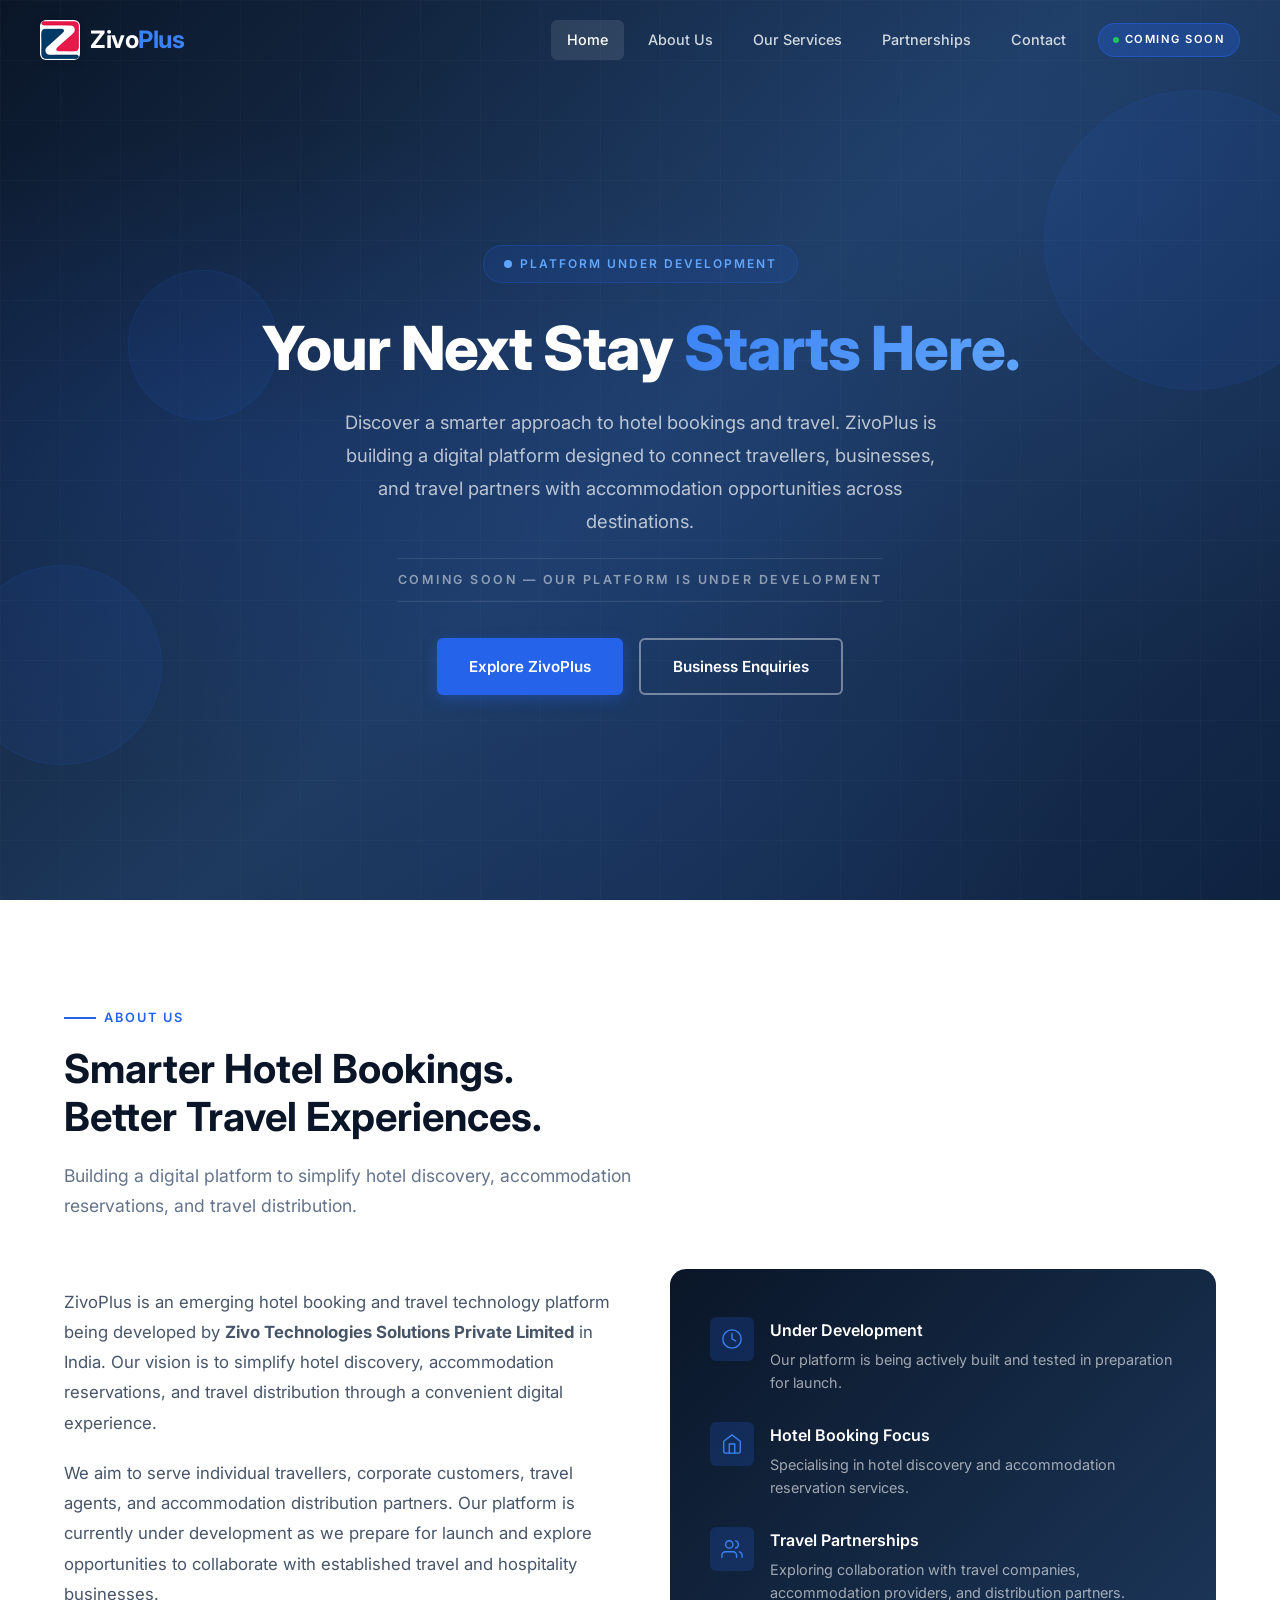
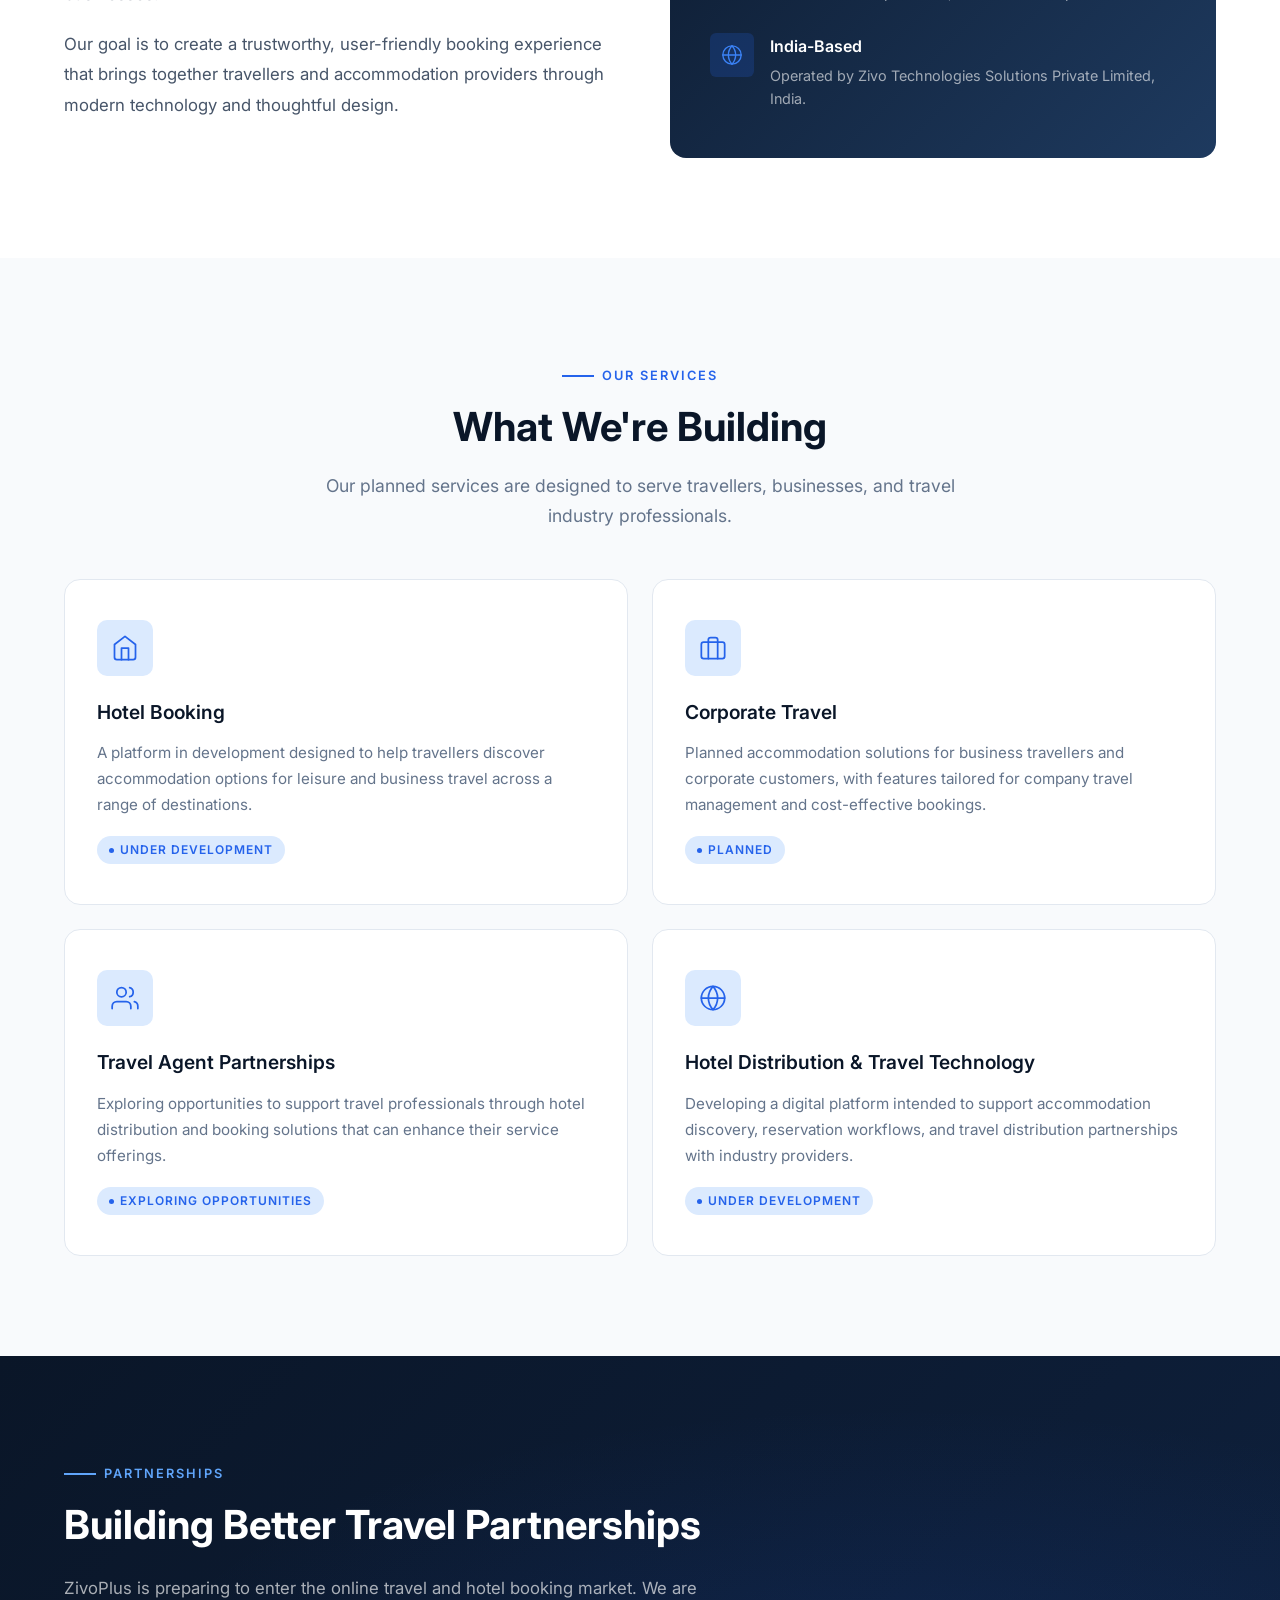
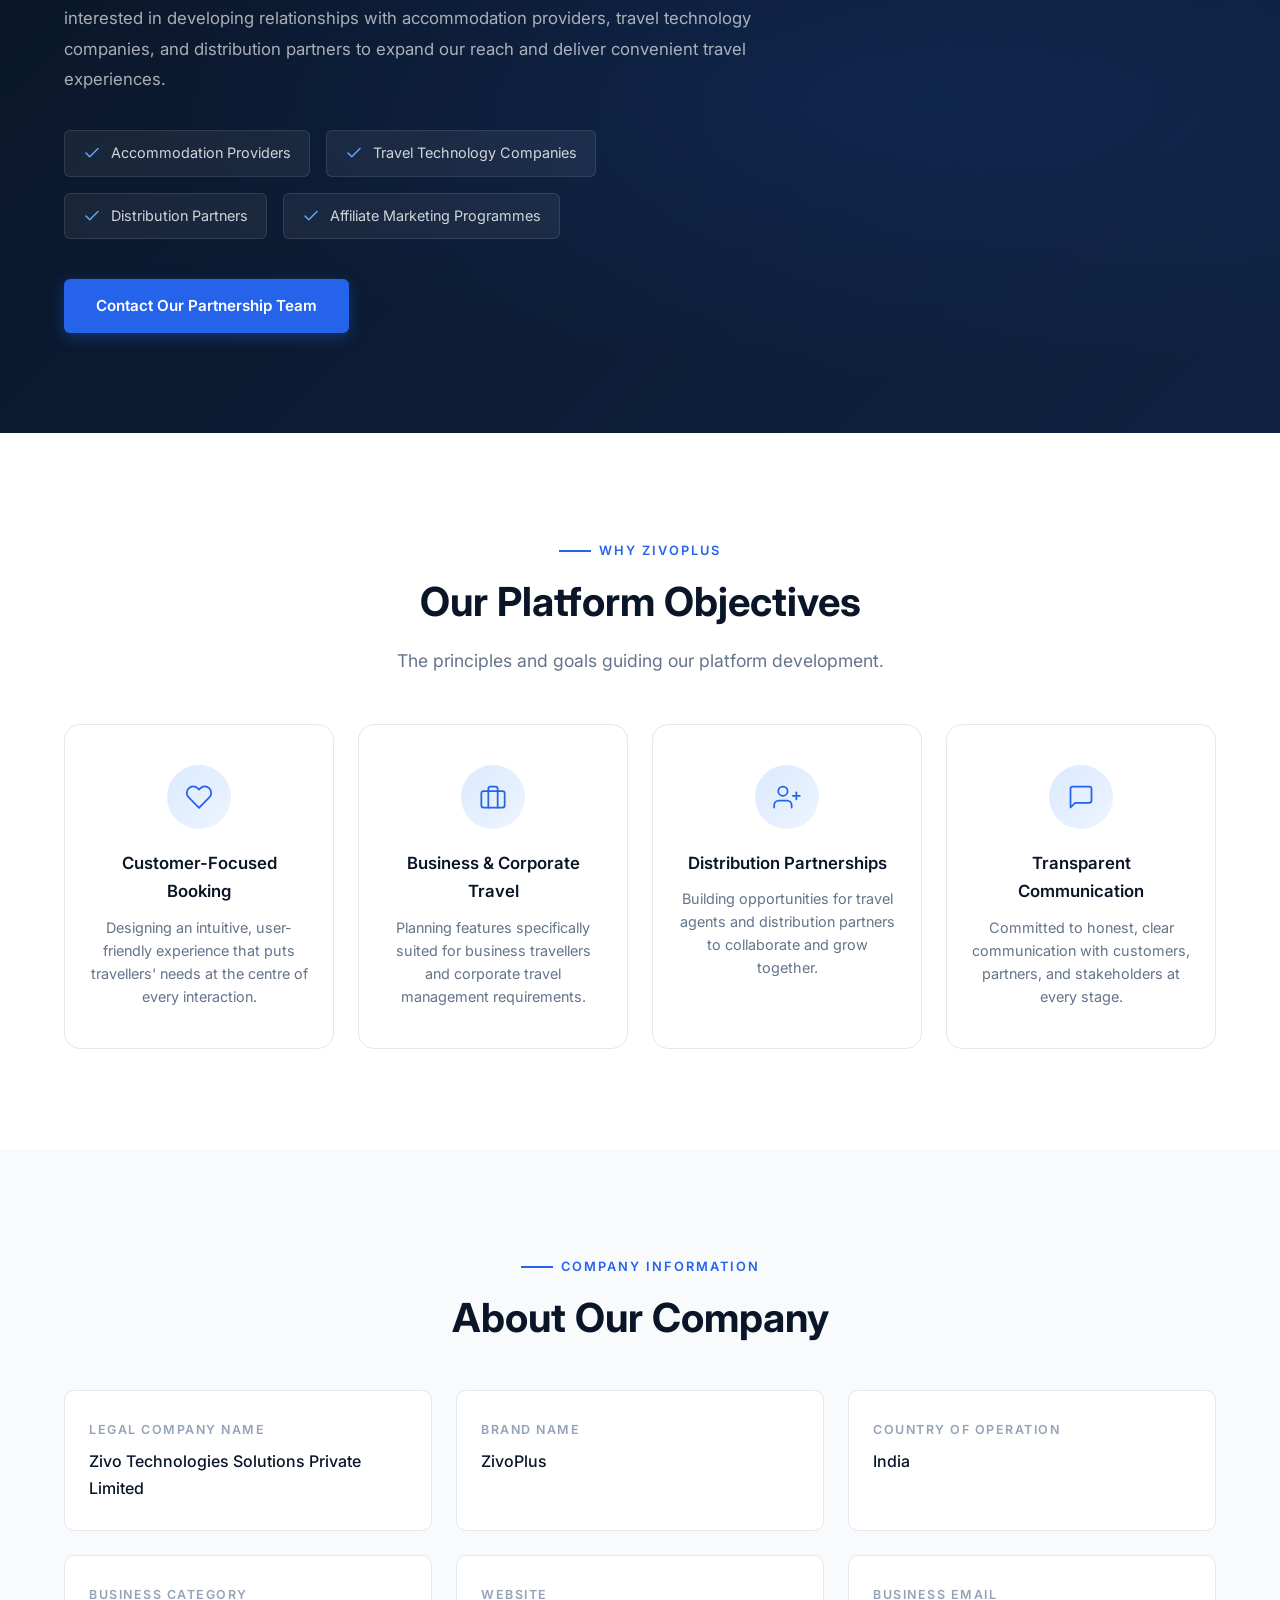
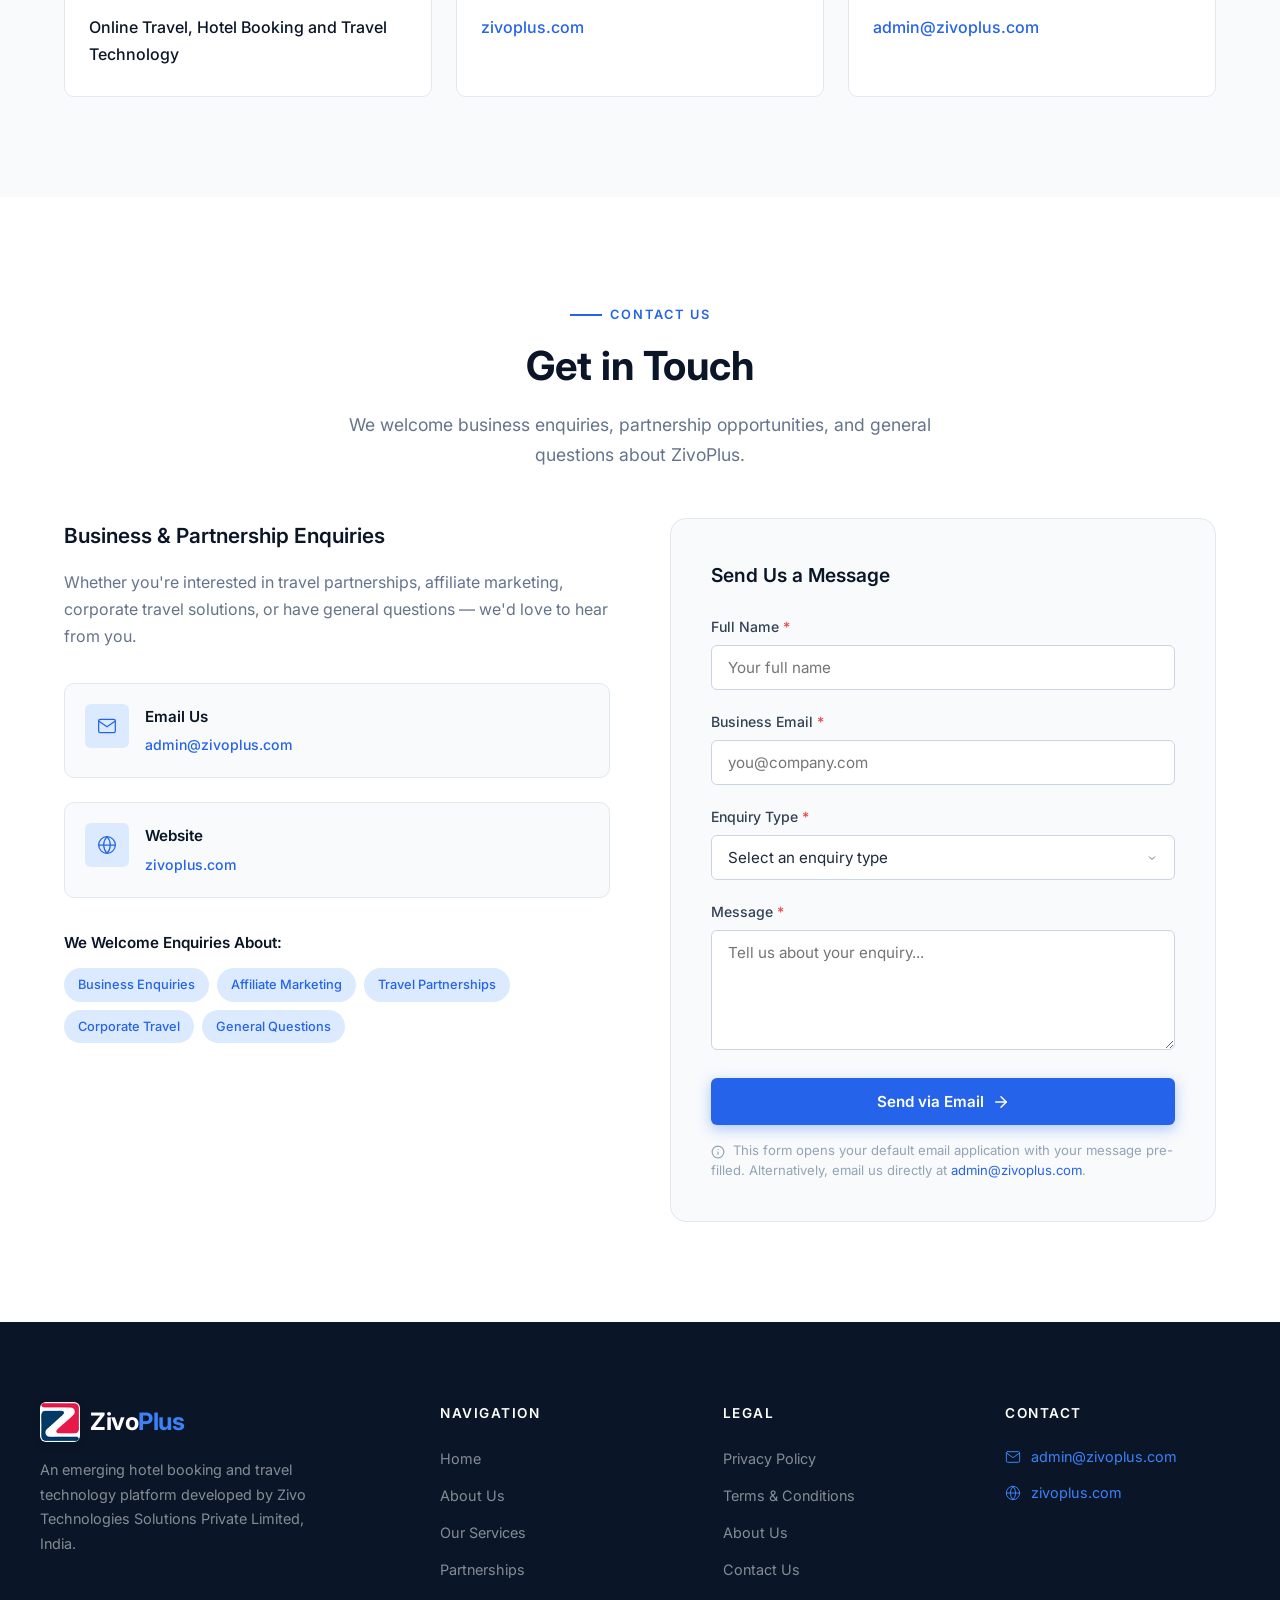
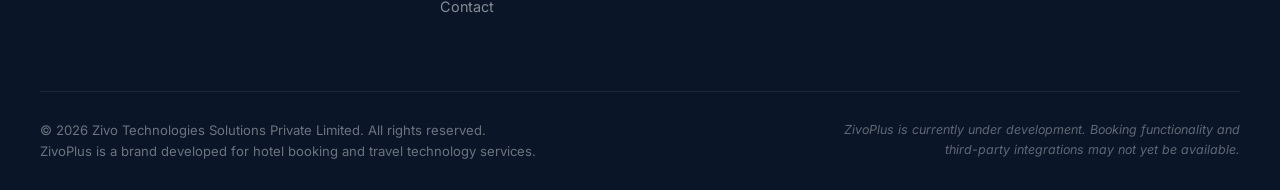
==== commit a497ab6c: "Upload official ZivoPlus brand logo and update navigation, favicons, and meta tags" ====
--- a/index.html
+++ b/index.html
@@ -17,13 +17,20 @@
   <meta property="og:type" content="website">
   <meta property="og:locale" content="en_IN">
 
+  <meta property="og:image" content="https://zivoplus.com/images/logo.png">
+  <meta property="og:image:width" content="661">
+  <meta property="og:image:height" content="663">
+
   <!-- Twitter Card -->
   <meta name="twitter:card" content="summary">
   <meta name="twitter:title" content="ZivoPlus | Hotel Booking and Travel Technology">
   <meta name="twitter:description" content="Discover ZivoPlus, an emerging hotel booking and travel technology platform from India.">
+  <meta name="twitter:image" content="https://zivoplus.com/images/logo.png">
 
   <!-- Favicon -->
   <link rel="icon" type="image/svg+xml" href="favicon.svg">
+  <link rel="icon" type="image/png" sizes="32x32" href="images/favicon-32.png">
+  <link rel="apple-touch-icon" sizes="128x128" href="images/logo-128.png">
 
   <!-- Google Fonts — Inter -->
   <link rel="preconnect" href="https://fonts.googleapis.com">
@@ -65,7 +72,7 @@
   <header class="header" role="banner">
     <div class="header-inner">
       <a href="/" class="logo" aria-label="ZivoPlus Home">
-        <div class="logo-symbol" aria-hidden="true">Z+</div>
+        <img src="images/logo-64.png" alt="ZivoPlus" class="logo-img" width="40" height="40">
         <div class="logo-text">Zivo<span>Plus</span></div>
       </a>
 
@@ -463,7 +470,7 @@
       <!-- Brand Column -->
       <div class="footer-brand">
         <a href="/" class="logo" aria-label="ZivoPlus Home">
-          <div class="logo-symbol" aria-hidden="true">Z+</div>
+          <img src="images/logo-64.png" alt="ZivoPlus" class="logo-img" width="40" height="40">
           <div class="logo-text">Zivo<span>Plus</span></div>
         </a>
         <p>An emerging hotel booking and travel technology platform developed by Zivo Technologies Solutions Private Limited, India.</p>
--- a/css/styles.css
+++ b/css/styles.css
@@ -287,6 +287,16 @@
   font-size: 1.1rem;
   font-weight: var(--font-weight-extrabold);
   color: var(--color-white);
+}
+
+.logo-img {
+  width: 40px;
+  height: 40px;
+  border-radius: var(--radius-sm);
+  object-fit: cover;
+  box-shadow: 0 2px 8px rgba(0, 0, 0, 0.15);
+  display: block;
+  flex-shrink: 0;
 }
 
 .logo-text {
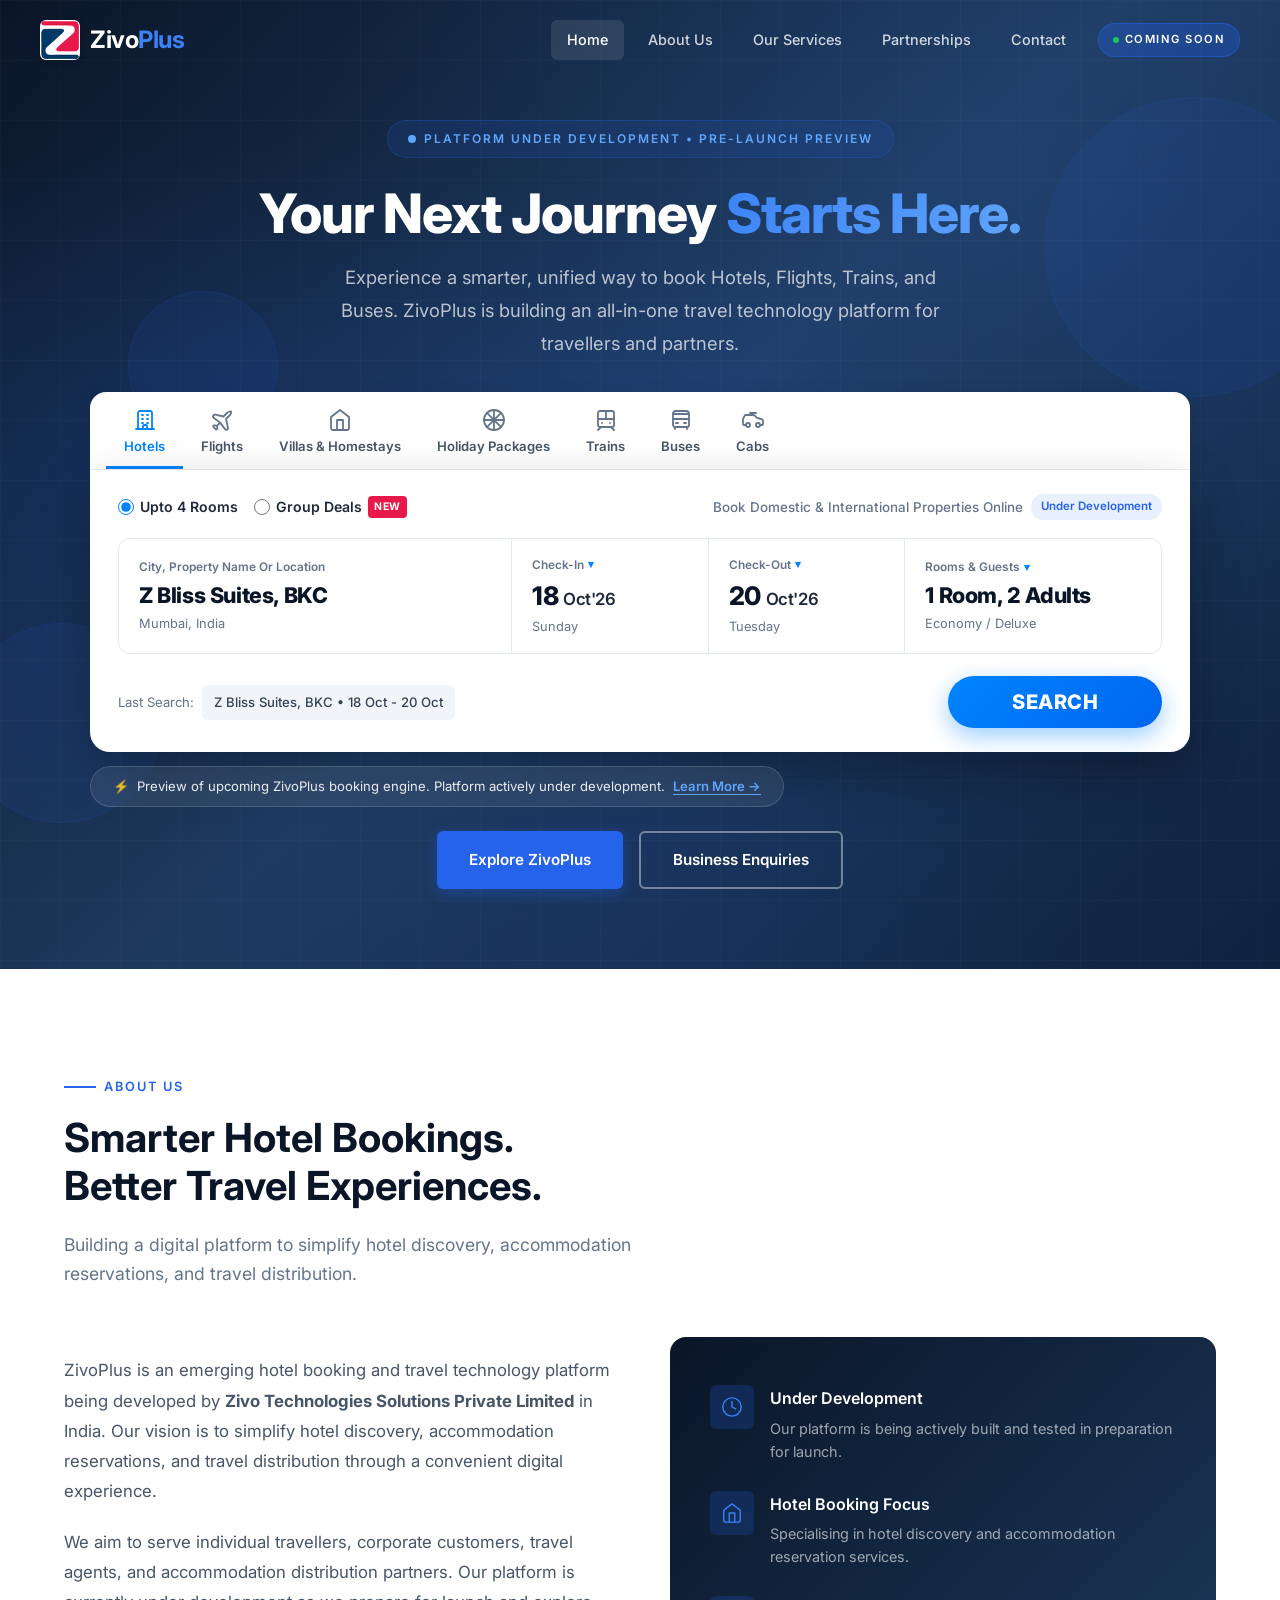
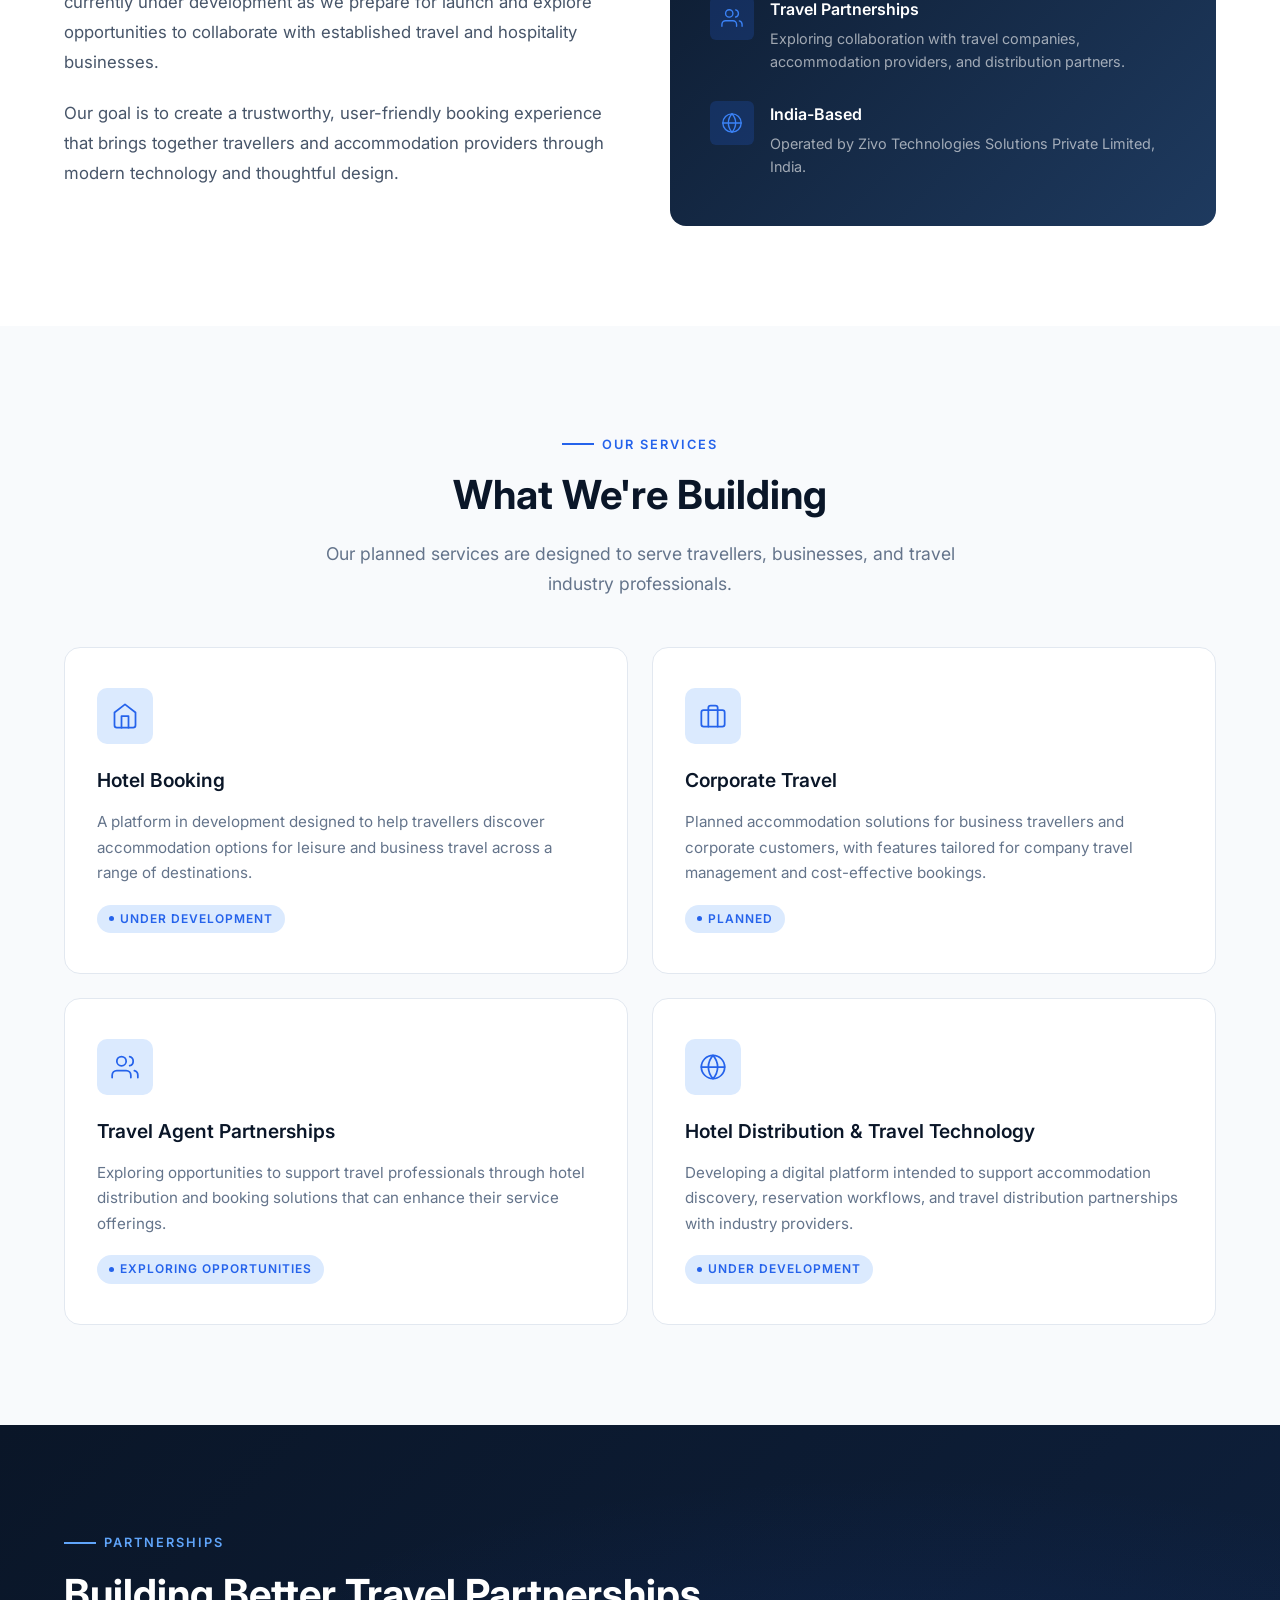
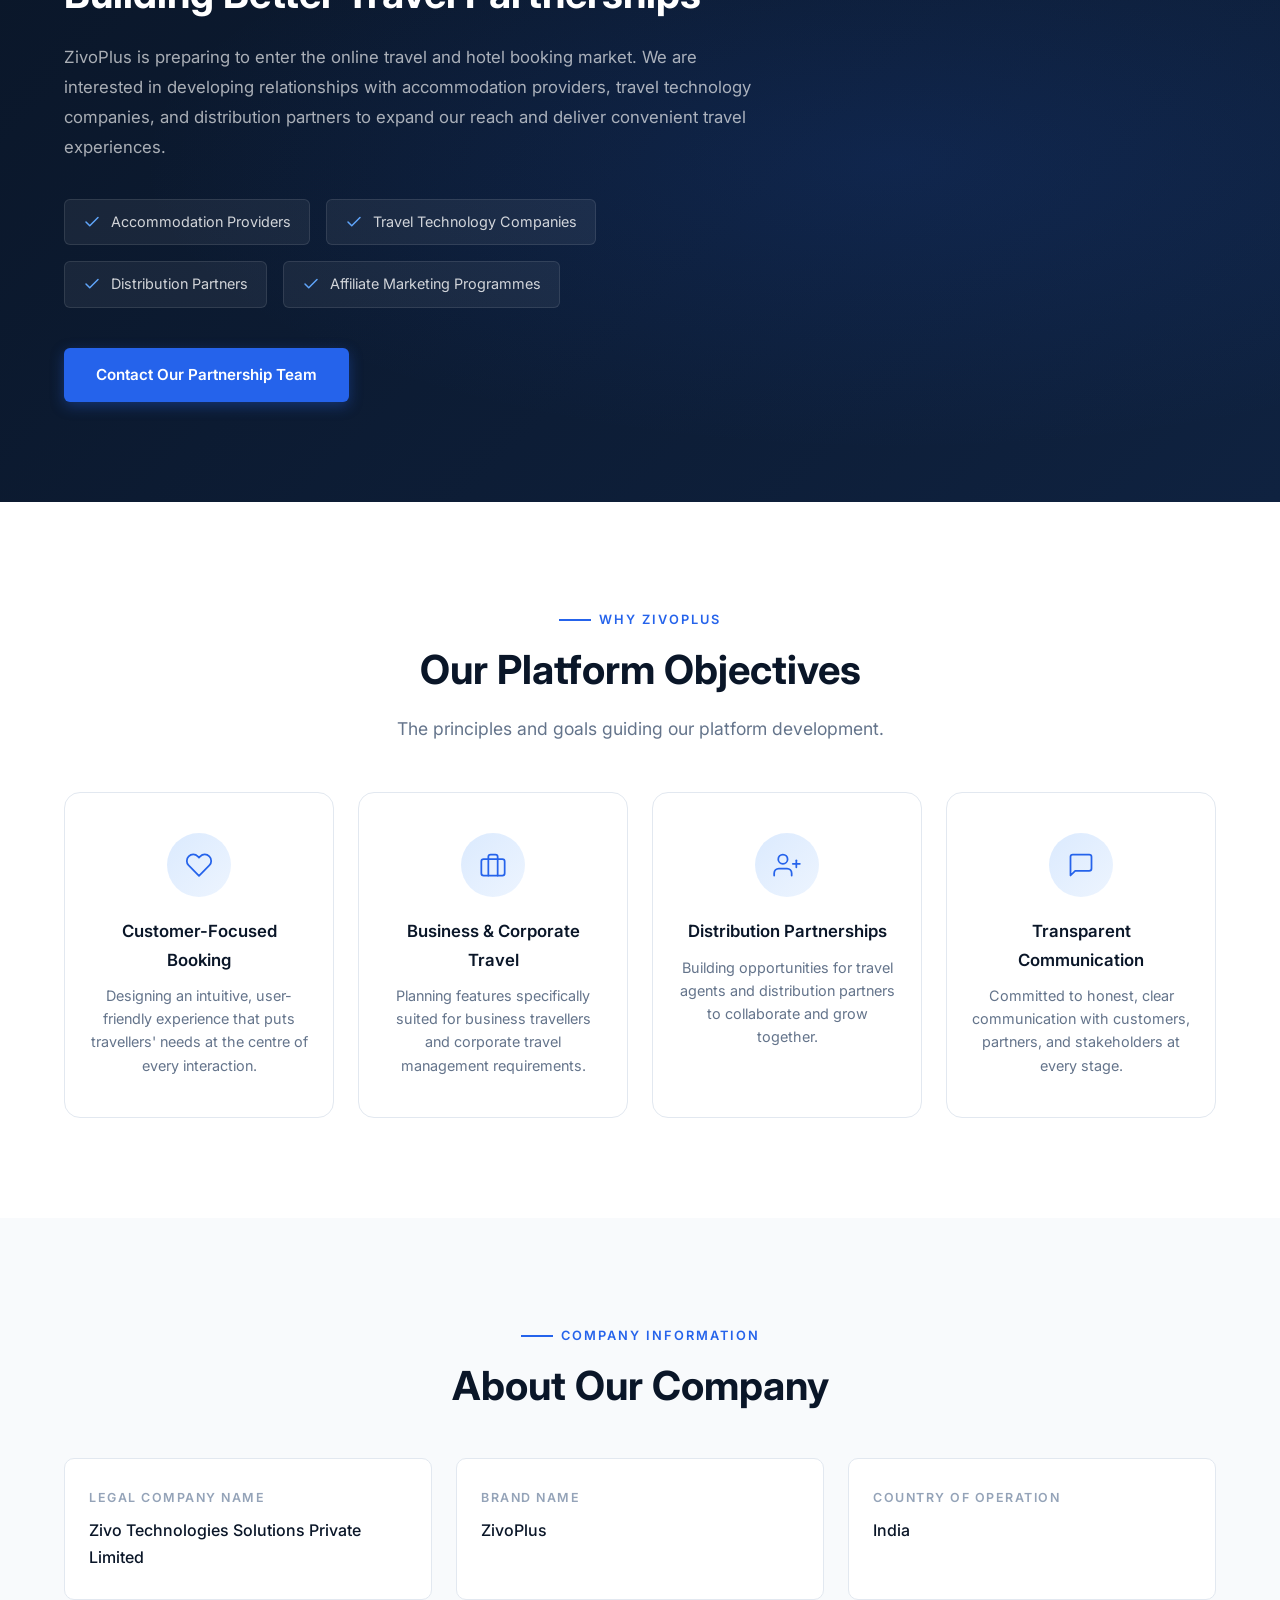
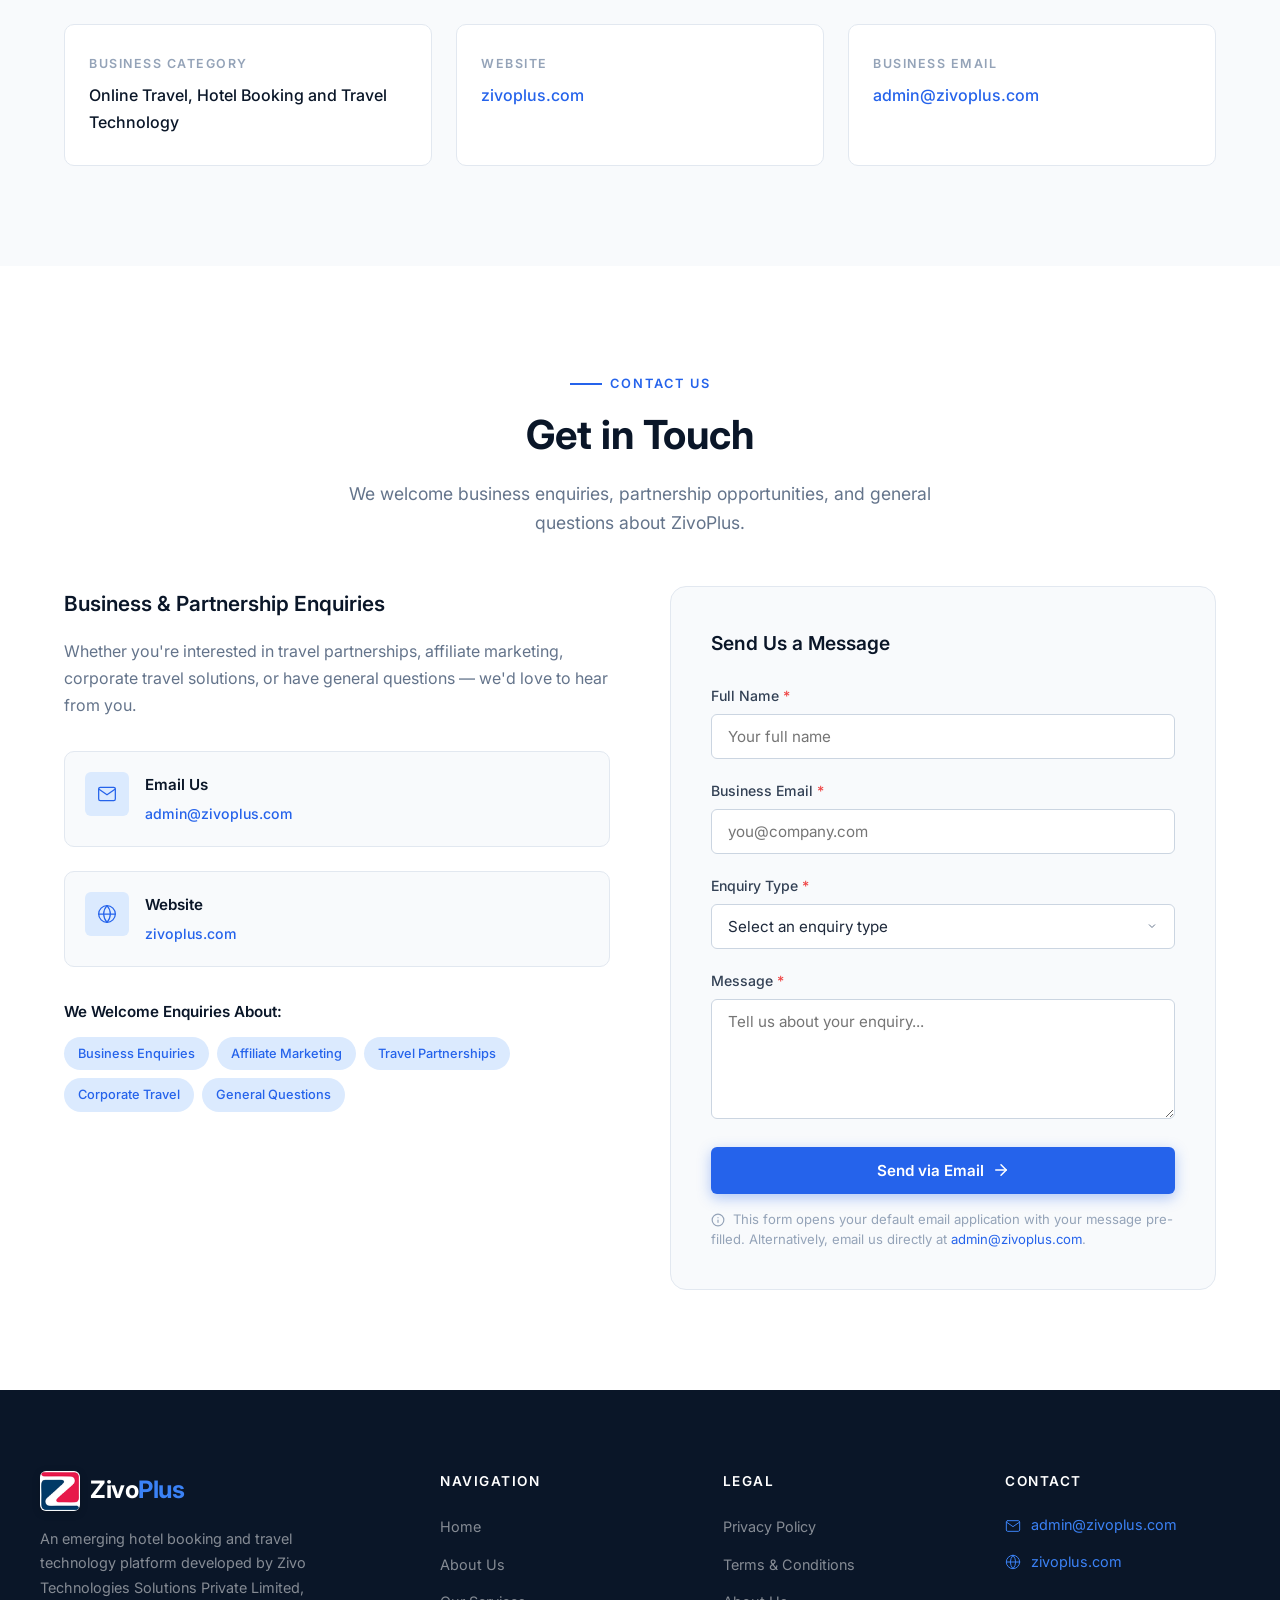
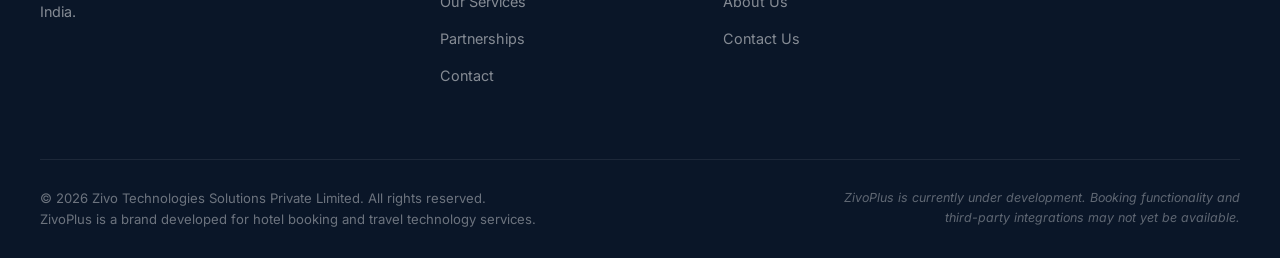
==== commit 30bf8ba4: "Add interactive travel booking search widget (Hotels, Flights, Trains, Buses) with Coming Soon previ" ====
--- a/index.html
+++ b/index.html
@@ -104,17 +104,117 @@
     <div class="hero-content">
       <div class="hero-status">
         <span class="dot"></span>
-        Platform Under Development
-      </div>
-
-      <h1>Your Next Stay <span class="highlight">Starts Here.</span></h1>
+        Platform Under Development &bull; Pre-Launch Preview
+      </div>
+
+      <h1>Your Next Journey <span class="highlight">Starts Here.</span></h1>
 
       <p class="hero-description">
-        Discover a smarter approach to hotel bookings and travel. ZivoPlus is building a digital platform designed to connect travellers, businesses, and travel partners with accommodation opportunities across destinations.
+        Experience a smarter, unified way to book Hotels, Flights, Trains, and Buses. ZivoPlus is building an all-in-one travel technology platform for travellers and partners.
       </p>
 
-      <div class="hero-launch-label">
-        Coming Soon &mdash; Our Platform Is Under Development
+      <!-- MakeMyTrip / Modern Travel Style Search Widget -->
+      <div class="booking-widget">
+        <!-- Floating Tabs -->
+        <div class="booking-tabs" role="tablist" aria-label="Booking Categories">
+          <button class="booking-tab active" data-tab="hotels" role="tab" aria-selected="true">
+            <svg viewBox="0 0 24 24" aria-hidden="true"><path d="M3 21h18M5 21V5a2 2 0 0 1 2-2h10a2 2 0 0 1 2 2v16M9 7h1M14 7h1M9 11h1M14 11h1M9 15h1M14 15h1M10 21v-3a1 1 0 0 1 1-1h2a1 1 0 0 1 1 1v3"/></svg>
+            <span>Hotels</span>
+          </button>
+          <button class="booking-tab" data-tab="flights" role="tab" aria-selected="false">
+            <svg viewBox="0 0 24 24" aria-hidden="true"><path d="M17.8 19.2 16 11l3.5-3.5C21 6 21.5 4 21 3.5c-.5-.5-2.5 0-4 1.5L13.5 8.5 5.3 6.7c-.9-.2-1.7.1-2.1.8-.5.7-.3 1.7.4 2.2l6.5 4.9-3.2 3.2-2.3-.5c-.4-.1-.8.1-1.1.4-.4.4-.4 1 0 1.4l2.1 2.1c.4.4 1 .4 1.4 0 .3-.3.5-.7.4-1.1l-.5-2.3 3.2-3.2 4.9 6.5c.5.7 1.5.9 2.2.4.7-.4 1-1.2.8-2.1z"/></svg>
+            <span>Flights</span>
+          </button>
+          <button class="booking-tab" data-tab="villas" role="tab" aria-selected="false">
+            <svg viewBox="0 0 24 24" aria-hidden="true"><path d="m3 9 9-7 9 7v11a2 2 0 0 1-2 2H5a2 2 0 0 1-2-2z"/><polyline points="9 22 9 12 15 12 15 22"/></svg>
+            <span>Villas & Homestays</span>
+          </button>
+          <button class="booking-tab" data-tab="packages" role="tab" aria-selected="false">
+            <svg viewBox="0 0 24 24" aria-hidden="true"><path d="M12 2v20M2 12h20M4.93 4.93l14.14 14.14M4.93 19.07 19.07 4.93"/><circle cx="12" cy="12" r="10"/></svg>
+            <span>Holiday Packages</span>
+          </button>
+          <button class="booking-tab" data-tab="trains" role="tab" aria-selected="false">
+            <svg viewBox="0 0 24 24" aria-hidden="true"><rect x="4" y="3" width="16" height="16" rx="2"/><path d="M4 11h16M12 3v8M8 15h.01M16 15h.01M7 19l-3 3M17 19l3 3"/></svg>
+            <span>Trains</span>
+          </button>
+          <button class="booking-tab" data-tab="buses" role="tab" aria-selected="false">
+            <svg viewBox="0 0 24 24" aria-hidden="true"><path d="M4 6a3 3 0 0 1 3-3h10a3 3 0 0 1 3 3v11a2 2 0 0 1-2 2H6a2 2 0 0 1-2-2V6z"/><path d="M4 11h16M4 6h16M7 15h2M15 15h2M6 19v2M18 19v2"/></svg>
+            <span>Buses</span>
+          </button>
+          <button class="booking-tab" data-tab="cabs" role="tab" aria-selected="false">
+            <svg viewBox="0 0 24 24" aria-hidden="true"><path d="M19 17h2c.6 0 1-.4 1-1v-3c0-.9-.7-1.7-1.5-1.9C18.7 10.6 16 10 16 10s-1.3-1.4-2.2-2.3c-.5-.4-1.1-.7-1.8-.7H5c-.6 0-1.1.4-1.4.9l-1.5 2.8C2 11 2 11.3 2 11.6V16c0 .6.4 1 1 1h2"/><circle cx="7" cy="17" r="2"/><circle cx="17" cy="17" r="2"/><path d="M9 5h6"/></svg>
+            <span>Cabs</span>
+          </button>
+        </div>
+
+        <!-- Search Card -->
+        <div class="booking-card">
+          <!-- Sub-bar -->
+          <div class="booking-subbar">
+            <div class="booking-radios" id="bookingRadios">
+              <label class="booking-radio-option">
+                <input type="radio" name="bookingOption" checked>
+                <span>Upto 4 Rooms</span>
+              </label>
+              <label class="booking-radio-option">
+                <input type="radio" name="bookingOption">
+                <span>Group Deals</span>
+                <span class="badge-new">NEW</span>
+              </label>
+            </div>
+            <div class="booking-subbar-tagline">
+              <span id="bookingSubbarText">Book Domestic & International Properties Online</span>
+              <span class="badge-dev">Under Development</span>
+            </div>
+          </div>
+
+          <!-- Dynamic Booking Grid (4 Columns) -->
+          <div class="booking-grid" id="bookingGrid">
+            <!-- Col 1: Destination / Origin -->
+            <div class="booking-col" id="col1">
+              <span class="col-label" id="col1Label">City, Property Name Or Location</span>
+              <div class="col-value" id="col1Val">Z Bliss Suites, BKC</div>
+              <span class="col-sub" id="col1Sub">Mumbai, India</span>
+            </div>
+
+            <!-- Col 2: Check-In / Departure -->
+            <div class="booking-col" id="col2">
+              <span class="col-label" id="col2Label">Check-In <span class="chevron">&#9662;</span></span>
+              <div class="col-value" id="col2Val"><span class="date-large">18</span> <span class="date-month">Oct'26</span></div>
+              <span class="col-sub" id="col2Sub">Sunday</span>
+            </div>
+
+            <!-- Col 3: Check-Out / Return -->
+            <div class="booking-col" id="col3">
+              <span class="col-label" id="col3Label">Check-Out <span class="chevron">&#9662;</span></span>
+              <div class="col-value" id="col3Val"><span class="date-large">20</span> <span class="date-month">Oct'26</span></div>
+              <span class="col-sub" id="col3Sub">Tuesday</span>
+            </div>
+
+            <!-- Col 4: Guests / Class -->
+            <div class="booking-col" id="col4">
+              <span class="col-label" id="col4Label">Rooms & Guests <span class="chevron">&#9662;</span></span>
+              <div class="col-value" id="col4Val">1 Room, 2 Adults</div>
+              <span class="col-sub" id="col4Sub">Economy / Deluxe</span>
+            </div>
+          </div>
+
+          <!-- Card Bottom: Recent Search & Search Button -->
+          <div class="booking-card-footer">
+            <div class="recent-searches">
+              <span>Last Search:</span>
+              <span class="recent-item" id="recentSearchItem">Z Bliss Suites, BKC &bull; 18 Oct - 20 Oct</span>
+            </div>
+            <button type="button" class="btn-search" id="bookingSearchBtn" aria-label="Search Bookings">SEARCH</button>
+          </div>
+        </div>
+
+        <!-- Preview Notice -->
+        <div class="booking-preview-notice">
+          <span>&#9889;</span>
+          <span>Preview of upcoming ZivoPlus booking engine. Platform actively under development.</span>
+          <a href="#about" class="notice-link">Learn More &rarr;</a>
+        </div>
       </div>
 
       <div class="hero-buttons">
@@ -527,6 +627,28 @@
   </footer>
 
 
+  <!-- ==================== BOOKING MODAL (COMING SOON) ==================== -->
+  <div class="booking-modal-overlay" id="bookingModalOverlay" role="dialog" aria-modal="true" aria-labelledby="modalTitle">
+    <div class="booking-modal">
+      <button class="booking-modal-close" id="bookingModalClose" aria-label="Close modal">&times;</button>
+      <div class="booking-modal-icon">
+        <img src="images/logo-64.png" alt="ZivoPlus">
+      </div>
+      <h3 id="modalTitle">Booking Engine Coming Soon!</h3>
+      <p>
+        The ZivoPlus unified booking platform for <strong>Hotels, Flights, Trains, and Buses</strong> is currently under active engineering by <strong>Zivo Technologies Solutions Private Limited</strong>.
+      </p>
+      <p style="font-size: 0.88rem; color: #64748b; margin-top: -10px;">
+        We are completing supplier integrations and testing inventory connectivity. Stay tuned for our live rollout!
+      </p>
+      <div class="booking-modal-actions">
+        <a href="mailto:admin@zivoplus.com?subject=Travel%20Partnership%20Enquiry" class="btn btn-primary" style="padding: 12px 28px;">Partner Enquiries</a>
+        <button type="button" class="btn btn-outline" id="bookingModalDismiss" style="padding: 12px 24px; color: #1e293b; border-color: #cbd5e1;">Got It</button>
+      </div>
+    </div>
+  </div>
+
+
   <!-- JavaScript -->
   <script src="js/main.js"></script>
 
--- a/css/styles.css
+++ b/css/styles.css
@@ -440,7 +440,8 @@
 .hero-content {
   position: relative;
   z-index: 2;
-  max-width: 780px;
+  max-width: 1140px;
+  width: 100%;
   text-align: center;
 }
 
@@ -457,7 +458,7 @@
   background: rgba(37, 99, 235, 0.12);
   border: 1px solid rgba(37, 99, 235, 0.25);
   border-radius: 50px;
-  margin-bottom: 32px;
+  margin-bottom: 24px;
 }
 
 .hero-status .dot {
@@ -469,11 +470,11 @@
 }
 
 .hero h1 {
-  font-size: 3.8rem;
+  font-size: clamp(2.3rem, 4.5vw, 3.4rem);
   font-weight: var(--font-weight-extrabold);
   color: var(--color-white);
-  line-height: 1.1;
-  margin-bottom: 24px;
+  line-height: 1.15;
+  margin-bottom: 16px;
   letter-spacing: -1px;
 }
 
@@ -510,6 +511,419 @@
 .hero-buttons {
   display: flex;
   gap: 16px;
+  justify-content: center;
+  flex-wrap: wrap;
+  margin-top: 24px;
+}
+
+/* ---------- Booking Search Widget (MakeMyTrip / Travel Style) ---------- */
+.booking-widget {
+  width: 100%;
+  max-width: 1100px;
+  margin: 32px auto 16px;
+  text-align: left;
+  position: relative;
+}
+
+/* Tabs Bar */
+.booking-tabs {
+  display: flex;
+  align-items: stretch;
+  justify-content: flex-start;
+  background: #ffffff;
+  border-radius: 16px 16px 0 0;
+  box-shadow: 0 4px 20px rgba(0, 0, 0, 0.08);
+  padding: 6px 16px 0;
+  overflow-x: auto;
+  scrollbar-width: none;
+  -webkit-overflow-scrolling: touch;
+  border-bottom: 1px solid #eef2f6;
+}
+
+.booking-tabs::-webkit-scrollbar {
+  display: none;
+}
+
+.booking-tab {
+  display: flex;
+  flex-direction: column;
+  align-items: center;
+  justify-content: center;
+  padding: 10px 18px 12px;
+  color: #475569;
+  text-decoration: none;
+  font-size: 0.82rem;
+  font-weight: 600;
+  cursor: pointer;
+  border-bottom: 3px solid transparent;
+  transition: all 0.2s ease;
+  white-space: nowrap;
+  gap: 6px;
+  background: transparent;
+  border-top: none;
+  border-left: none;
+  border-right: none;
+  font-family: inherit;
+}
+
+.booking-tab svg {
+  width: 24px;
+  height: 24px;
+  stroke: #64748b;
+  fill: none;
+  stroke-width: 1.8;
+  stroke-linecap: round;
+  stroke-linejoin: round;
+  transition: all 0.2s ease;
+}
+
+.booking-tab:hover {
+  color: #0084ff;
+}
+
+.booking-tab:hover svg {
+  stroke: #0084ff;
+}
+
+.booking-tab.active {
+  color: #0084ff;
+  border-bottom-color: #0084ff;
+}
+
+.booking-tab.active svg {
+  stroke: #0084ff;
+}
+
+/* Booking Card */
+.booking-card {
+  background: #ffffff;
+  border-radius: 0 0 20px 20px;
+  padding: 24px 28px 24px;
+  box-shadow: 0 20px 50px rgba(0, 0, 0, 0.28);
+  position: relative;
+}
+
+/* Sub-bar with Radios */
+.booking-subbar {
+  display: flex;
+  align-items: center;
+  justify-content: space-between;
+  margin-bottom: 18px;
+  flex-wrap: wrap;
+  gap: 12px;
+}
+
+.booking-radios {
+  display: flex;
+  align-items: center;
+  gap: 16px;
+  font-size: 0.88rem;
+  font-weight: 600;
+  color: #1e293b;
+}
+
+.booking-radio-option {
+  display: inline-flex;
+  align-items: center;
+  gap: 6px;
+  cursor: pointer;
+  user-select: none;
+}
+
+.booking-radio-option input[type="radio"] {
+  accent-color: #0084ff;
+  width: 16px;
+  height: 16px;
+  cursor: pointer;
+}
+
+.badge-new {
+  background: #e7194a;
+  color: #ffffff;
+  font-size: 0.65rem;
+  font-weight: 700;
+  text-transform: uppercase;
+  padding: 2px 6px;
+  border-radius: 4px;
+  letter-spacing: 0.5px;
+}
+
+.booking-subbar-tagline {
+  font-size: 0.84rem;
+  color: #64748b;
+  display: flex;
+  align-items: center;
+  gap: 8px;
+  font-weight: 500;
+}
+
+.badge-dev {
+  background: rgba(37, 99, 235, 0.1);
+  color: #2563eb;
+  font-size: 0.72rem;
+  font-weight: 600;
+  padding: 3px 10px;
+  border-radius: 20px;
+}
+
+/* Booking Inputs Grid */
+.booking-grid {
+  display: grid;
+  grid-template-columns: 2fr 1fr 1fr 1.3fr;
+  border: 1px solid #e2e8f0;
+  border-radius: 12px;
+  background: #ffffff;
+  overflow: hidden;
+  transition: border-color 0.2s ease, box-shadow 0.2s ease;
+}
+
+.booking-col {
+  padding: 16px 20px;
+  border-right: 1px solid #e2e8f0;
+  cursor: pointer;
+  transition: background-color 0.2s ease;
+  display: flex;
+  flex-direction: column;
+  justify-content: center;
+}
+
+.booking-col:last-child {
+  border-right: none;
+}
+
+.booking-col:hover {
+  background: #f8fafc;
+}
+
+.col-label {
+  font-size: 0.74rem;
+  font-weight: 600;
+  color: #64748b;
+  margin-bottom: 6px;
+  display: flex;
+  align-items: center;
+  gap: 4px;
+}
+
+.col-label .chevron {
+  color: #0084ff;
+  font-size: 0.7rem;
+}
+
+.col-value {
+  font-size: 1.35rem;
+  font-weight: 800;
+  color: #0a1628;
+  letter-spacing: -0.4px;
+  line-height: 1.2;
+  margin-bottom: 4px;
+  white-space: nowrap;
+  overflow: hidden;
+  text-overflow: ellipsis;
+}
+
+.col-value .date-large {
+  font-size: 1.6rem;
+  font-weight: 800;
+}
+
+.col-value .date-month {
+  font-size: 1.05rem;
+  font-weight: 600;
+  color: #1e293b;
+}
+
+.col-sub {
+  font-size: 0.8rem;
+  color: #64748b;
+  white-space: nowrap;
+  overflow: hidden;
+  text-overflow: ellipsis;
+}
+
+/* Booking Bottom / Action Bar */
+.booking-card-footer {
+  display: flex;
+  align-items: center;
+  justify-content: space-between;
+  margin-top: 22px;
+  flex-wrap: wrap;
+  gap: 16px;
+}
+
+.recent-searches {
+  display: flex;
+  align-items: center;
+  gap: 8px;
+  font-size: 0.82rem;
+  color: #64748b;
+}
+
+.recent-item {
+  background: #f1f5f9;
+  padding: 6px 12px;
+  border-radius: 6px;
+  color: #334155;
+  font-weight: 500;
+  cursor: pointer;
+  transition: background 0.2s;
+}
+
+.recent-item:hover {
+  background: #e2e8f0;
+}
+
+.btn-search {
+  background: linear-gradient(135deg, #0084ff 0%, #0066ee 100%);
+  color: #ffffff;
+  font-size: 1.25rem;
+  font-weight: 800;
+  letter-spacing: 0.5px;
+  padding: 14px 64px;
+  border-radius: 50px;
+  border: none;
+  cursor: pointer;
+  box-shadow: 0 8px 24px rgba(0, 132, 255, 0.4);
+  transition: all 0.25s ease;
+  display: inline-flex;
+  align-items: center;
+  justify-content: center;
+  font-family: inherit;
+}
+
+.btn-search:hover {
+  transform: translateY(-2px);
+  box-shadow: 0 12px 30px rgba(0, 132, 255, 0.55);
+}
+
+.btn-search:active {
+  transform: translateY(0);
+}
+
+/* Preview / Coming Soon notice beneath search card */
+.booking-preview-notice {
+  display: inline-flex;
+  align-items: center;
+  justify-content: center;
+  gap: 8px;
+  background: rgba(255, 255, 255, 0.08);
+  backdrop-filter: blur(8px);
+  border: 1px solid rgba(255, 255, 255, 0.15);
+  border-radius: 50px;
+  padding: 8px 22px;
+  font-size: 0.82rem;
+  color: rgba(255, 255, 255, 0.9);
+  margin-top: 14px;
+}
+
+.booking-preview-notice .notice-link {
+  color: var(--color-blue-glow);
+  font-weight: 600;
+  text-decoration: underline;
+  text-underline-offset: 3px;
+}
+
+/* Modal Popup for Coming Soon notice */
+.booking-modal-overlay {
+  position: fixed;
+  top: 0;
+  left: 0;
+  width: 100%;
+  height: 100%;
+  background: rgba(10, 22, 40, 0.78);
+  backdrop-filter: blur(8px);
+  -webkit-backdrop-filter: blur(8px);
+  z-index: 9999;
+  display: flex;
+  align-items: center;
+  justify-content: center;
+  padding: 20px;
+  opacity: 0;
+  pointer-events: none;
+  transition: opacity 0.3s ease;
+}
+
+.booking-modal-overlay.active {
+  opacity: 1;
+  pointer-events: auto;
+}
+
+.booking-modal {
+  background: #ffffff;
+  border-radius: 20px;
+  max-width: 520px;
+  width: 100%;
+  padding: 36px 32px;
+  text-align: center;
+  position: relative;
+  box-shadow: 0 25px 60px rgba(0, 0, 0, 0.35);
+  transform: scale(0.92);
+  transition: transform 0.3s ease;
+}
+
+.booking-modal-overlay.active .booking-modal {
+  transform: scale(1);
+}
+
+.booking-modal-close {
+  position: absolute;
+  top: 16px;
+  right: 16px;
+  background: #f1f5f9;
+  border: none;
+  width: 36px;
+  height: 36px;
+  border-radius: 50%;
+  font-size: 1.2rem;
+  color: #64748b;
+  cursor: pointer;
+  display: flex;
+  align-items: center;
+  justify-content: center;
+  transition: all 0.2s ease;
+  font-family: inherit;
+}
+
+.booking-modal-close:hover {
+  background: #e2e8f0;
+  color: #0a1628;
+}
+
+.booking-modal-icon {
+  width: 68px;
+  height: 68px;
+  margin: 0 auto 18px;
+  border-radius: 16px;
+  background: #ffffff;
+  box-shadow: 0 6px 20px rgba(0, 0, 0, 0.12);
+  display: flex;
+  align-items: center;
+  justify-content: center;
+}
+
+.booking-modal-icon img {
+  width: 52px;
+  height: 52px;
+  border-radius: 12px;
+}
+
+.booking-modal h3 {
+  font-size: 1.55rem;
+  color: #0a1628;
+  margin-bottom: 12px;
+  font-weight: 800;
+}
+
+.booking-modal p {
+  color: #475569;
+  font-size: 0.95rem;
+  line-height: 1.6;
+  margin-bottom: 24px;
+}
+
+.booking-modal-actions {
+  display: flex;
+  gap: 12px;
   justify-content: center;
   flex-wrap: wrap;
 }
@@ -1502,6 +1916,51 @@
   }
 }
 
+/* Booking widget responsive rules */
+@media (max-width: 960px) {
+  .booking-grid {
+    grid-template-columns: 1fr 1fr;
+  }
+  .booking-col:nth-child(2) {
+    border-right: none;
+  }
+  .booking-col:nth-child(1),
+  .booking-col:nth-child(2) {
+    border-bottom: 1px solid #e2e8f0;
+  }
+  .booking-tabs {
+    justify-content: flex-start;
+  }
+}
+
+@media (max-width: 640px) {
+  .booking-card {
+    padding: 18px 16px 20px;
+  }
+  .booking-subbar {
+    flex-direction: column;
+    align-items: flex-start;
+  }
+  .booking-grid {
+    grid-template-columns: 1fr;
+  }
+  .booking-col {
+    border-right: none !important;
+    border-bottom: 1px solid #e2e8f0;
+    padding: 12px 14px;
+  }
+  .booking-col:last-child {
+    border-bottom: none;
+  }
+  .booking-card-footer {
+    flex-direction: column;
+    align-items: stretch;
+  }
+  .btn-search {
+    width: 100%;
+    padding: 14px 20px;
+  }
+}
 
 /* ---------- Print Styles ---------- */
 @media print {
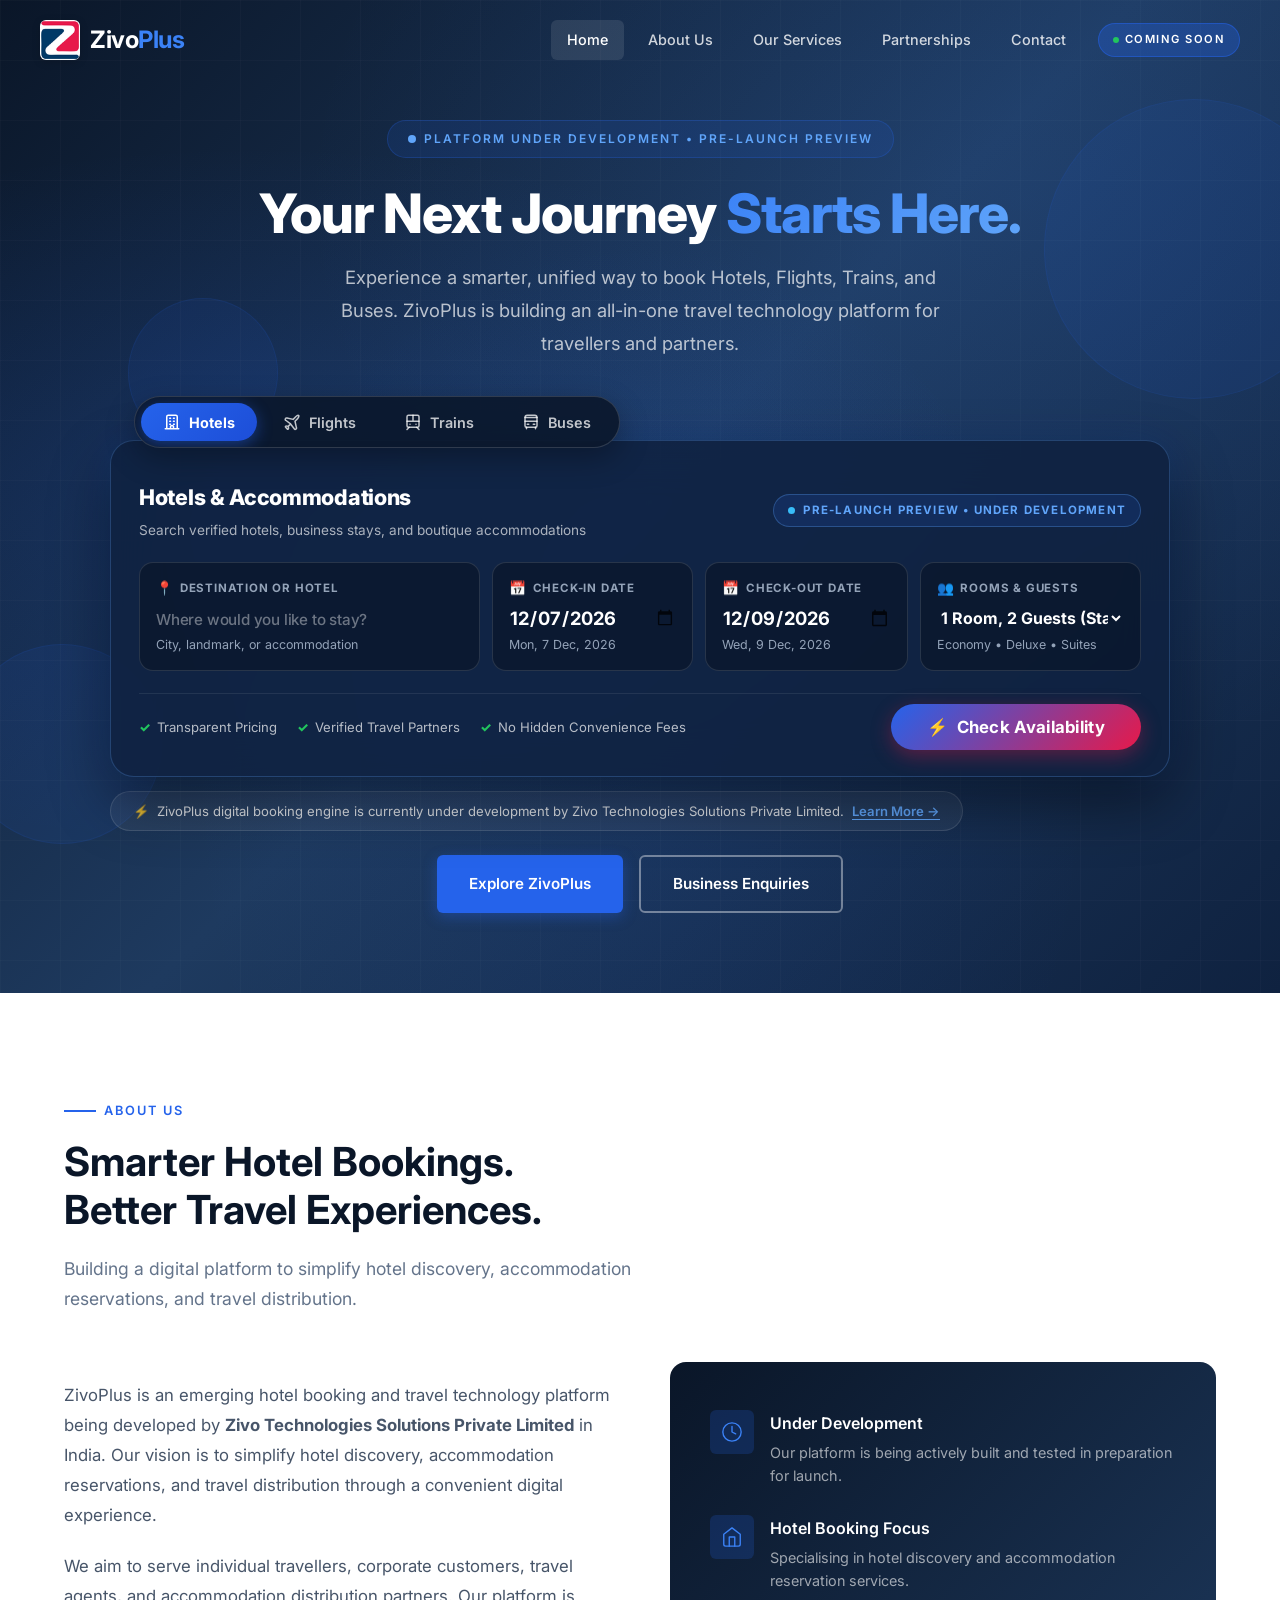
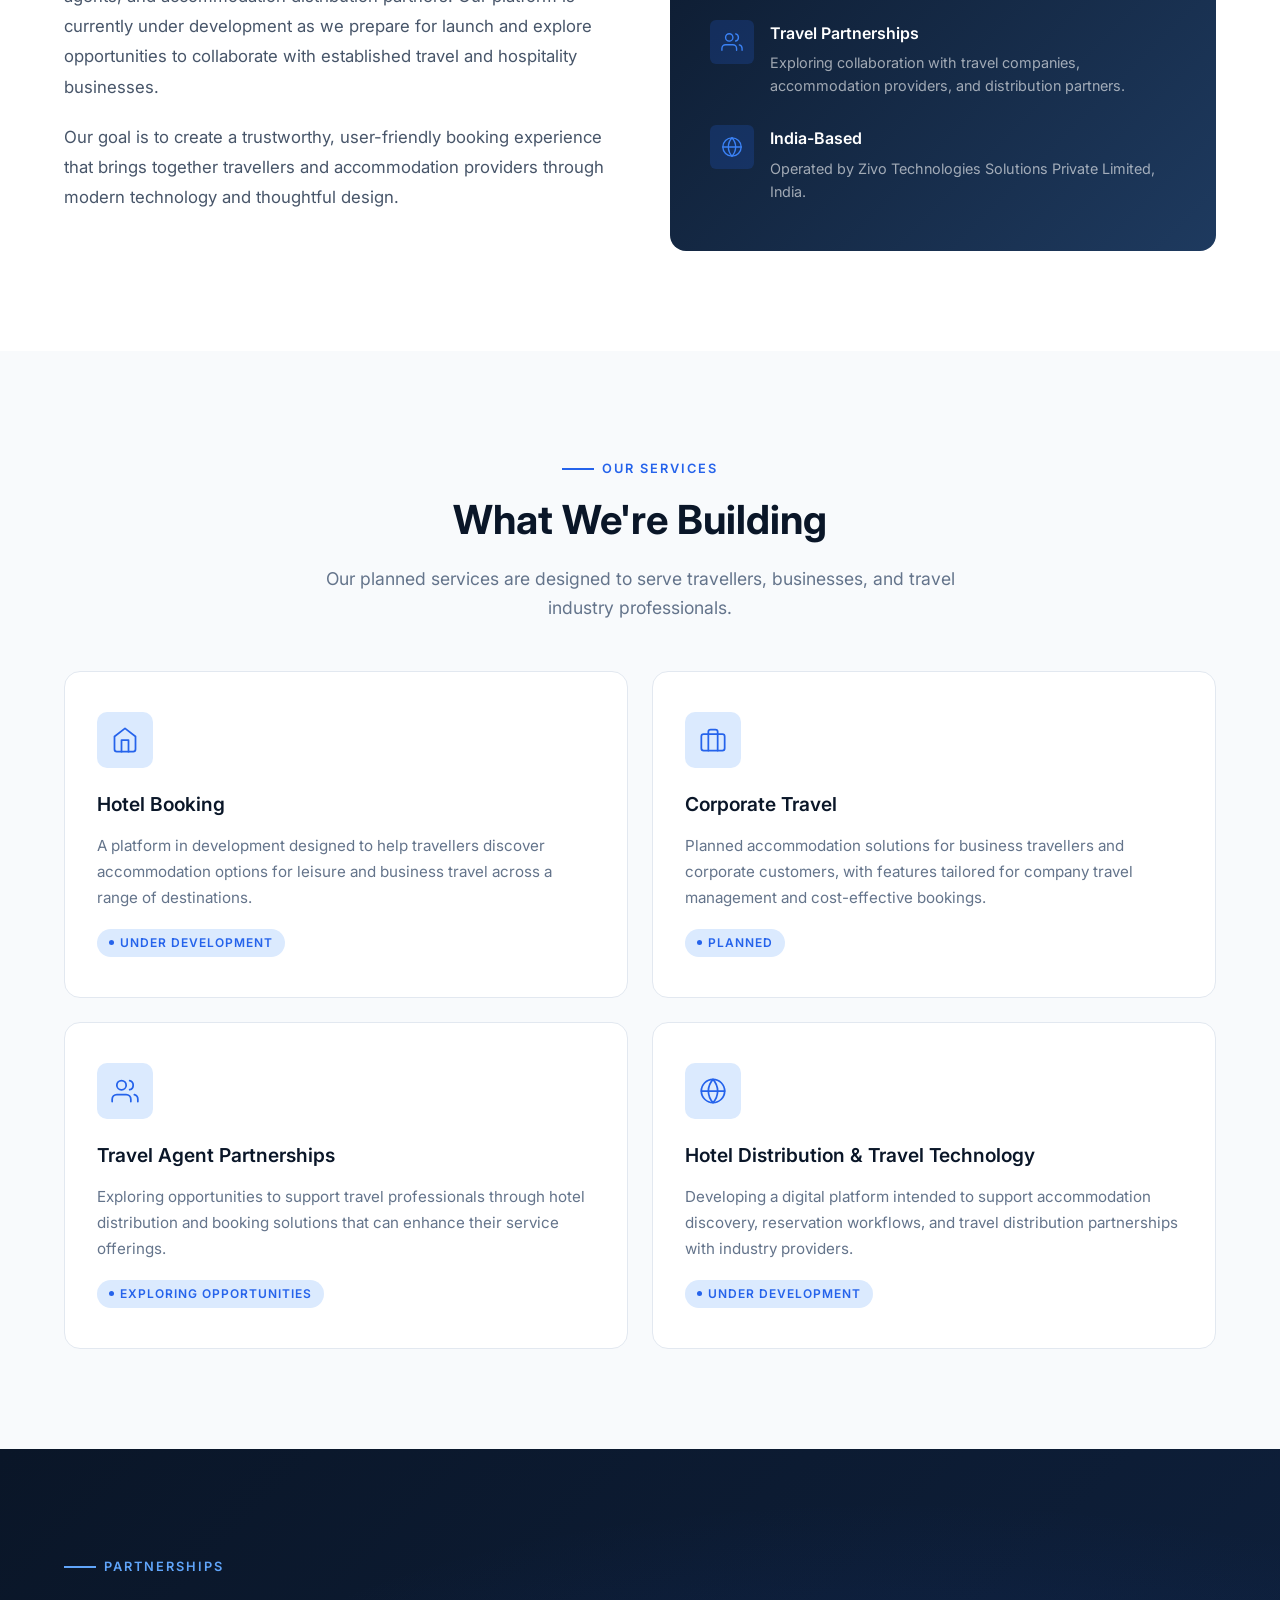
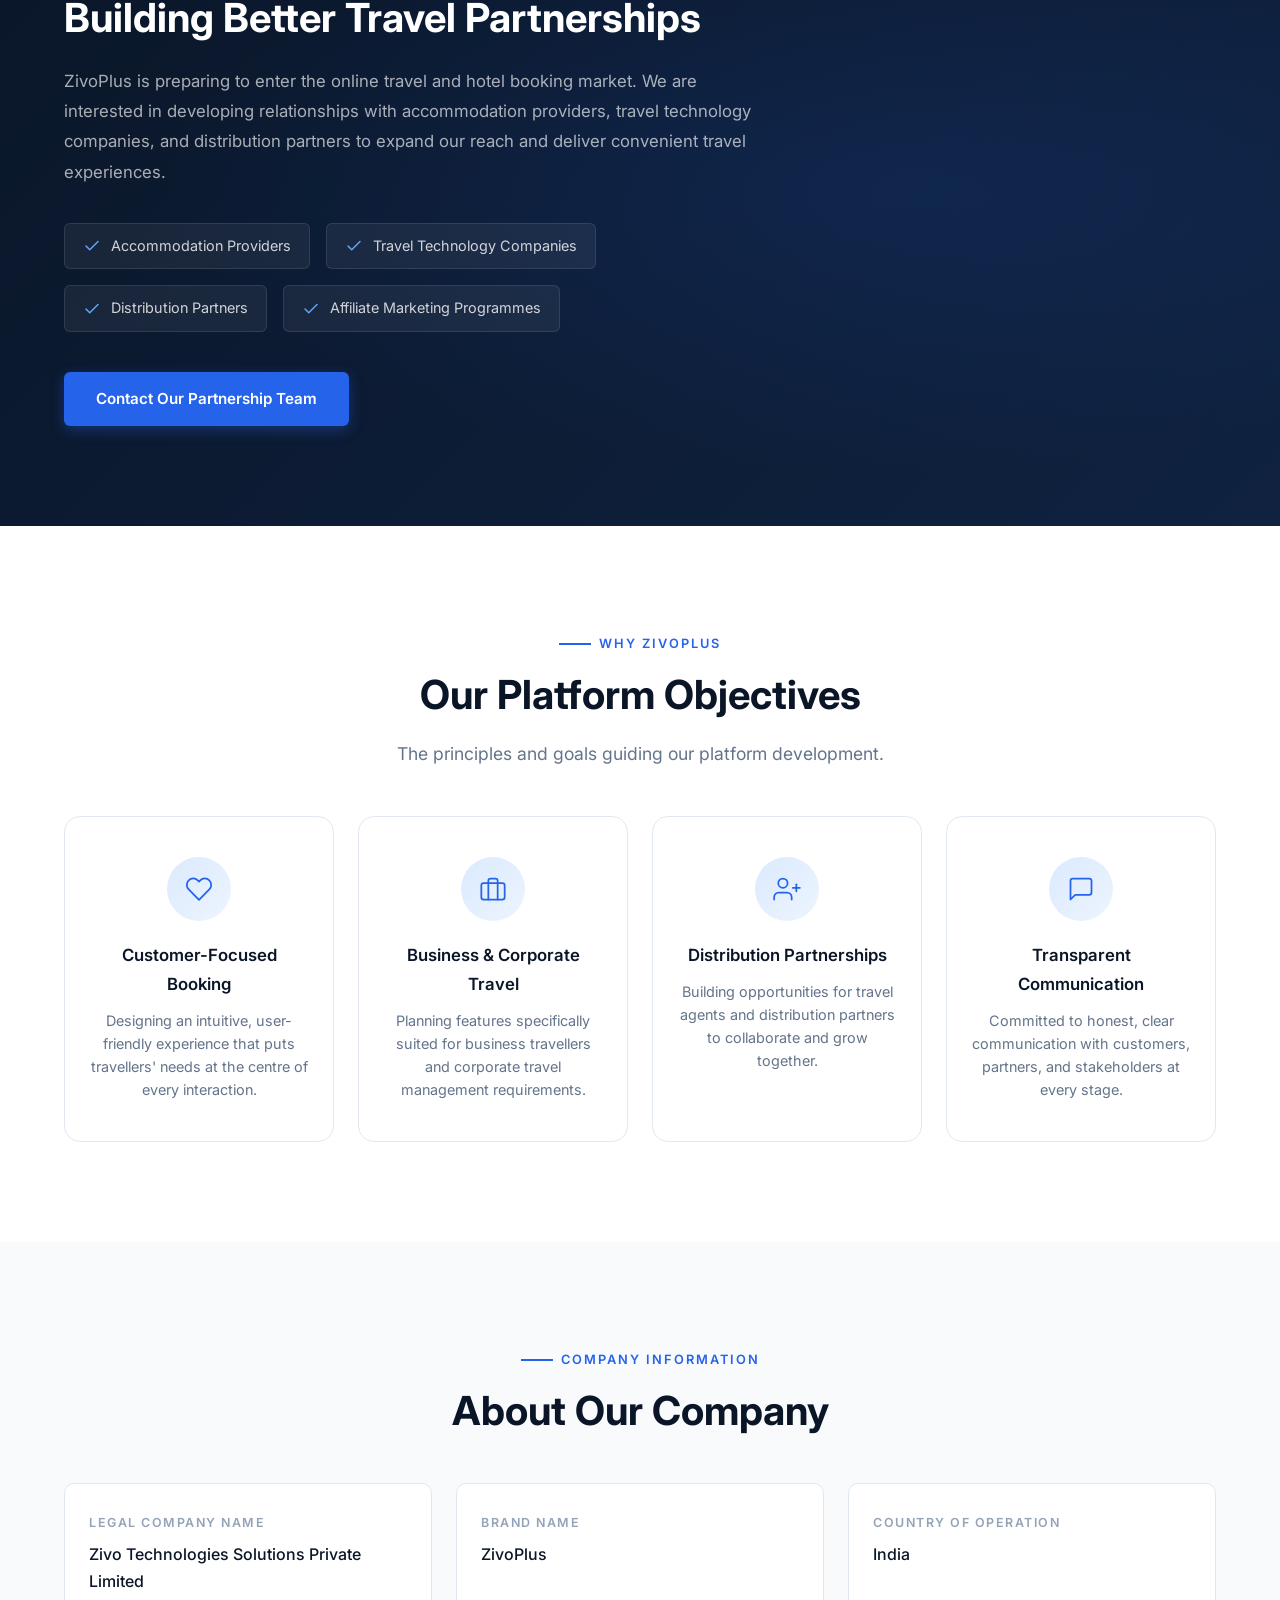
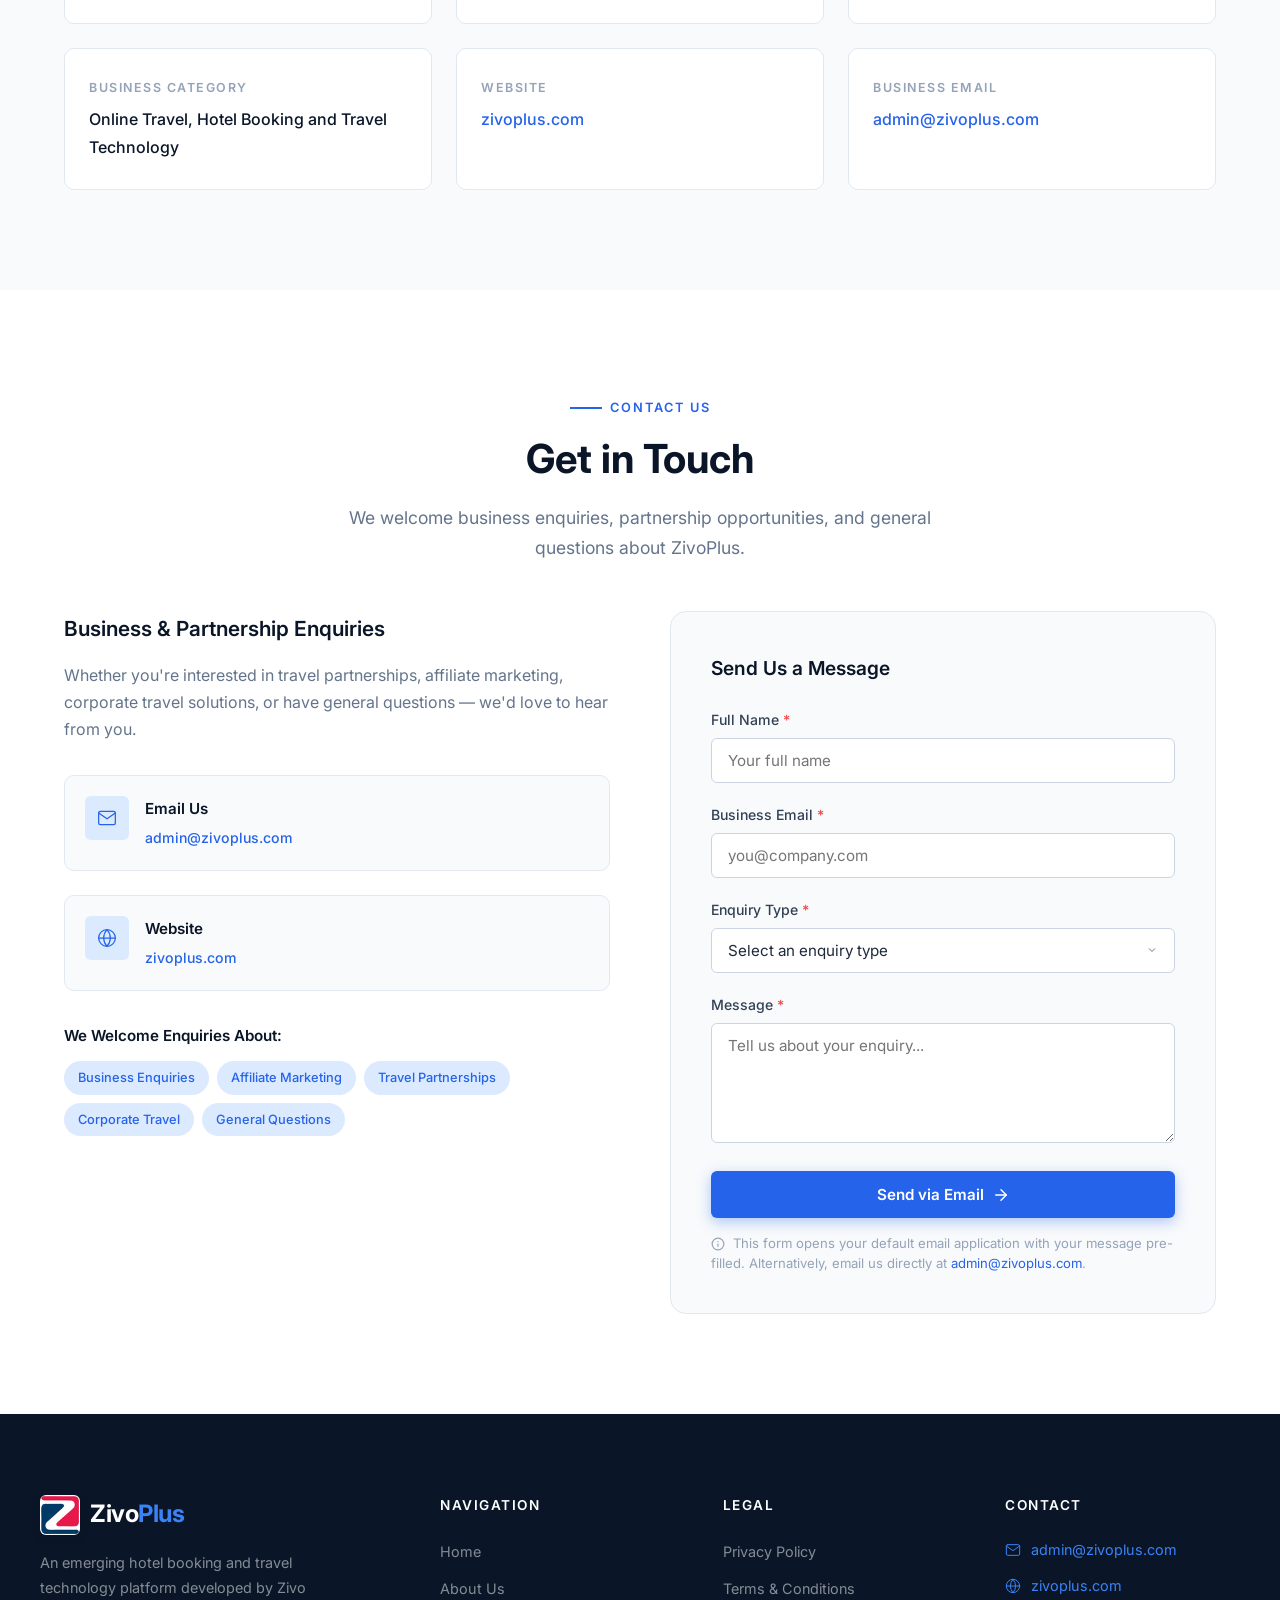
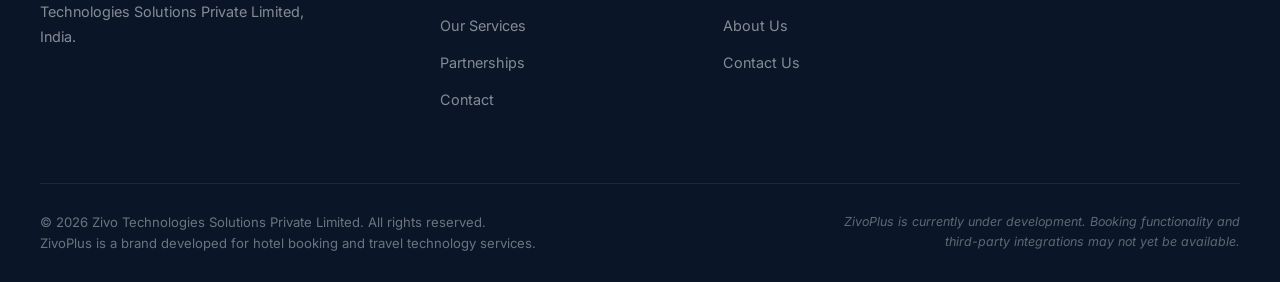
==== commit 9e7bc7e0: "Transform booking widget into bespoke ZivoPlus glassmorphic suite with interactive calendar and empt" ====
--- a/index.html
+++ b/index.html
@@ -113,107 +113,95 @@
         Experience a smarter, unified way to book Hotels, Flights, Trains, and Buses. ZivoPlus is building an all-in-one travel technology platform for travellers and partners.
       </p>
 
-      <!-- MakeMyTrip / Modern Travel Style Search Widget -->
-      <div class="booking-widget">
-        <!-- Floating Tabs -->
-        <div class="booking-tabs" role="tablist" aria-label="Booking Categories">
-          <button class="booking-tab active" data-tab="hotels" role="tab" aria-selected="true">
+      <!-- ZivoPlus Bespoke Travel Booking Suite -->
+      <div class="zivo-booking-suite">
+        <!-- Floating Capsule Tabs -->
+        <nav class="zivo-category-nav" role="tablist" aria-label="Travel Services">
+          <button class="zivo-nav-item active" data-service="hotels" role="tab" aria-selected="true">
             <svg viewBox="0 0 24 24" aria-hidden="true"><path d="M3 21h18M5 21V5a2 2 0 0 1 2-2h10a2 2 0 0 1 2 2v16M9 7h1M14 7h1M9 11h1M14 11h1M9 15h1M14 15h1M10 21v-3a1 1 0 0 1 1-1h2a1 1 0 0 1 1 1v3"/></svg>
             <span>Hotels</span>
           </button>
-          <button class="booking-tab" data-tab="flights" role="tab" aria-selected="false">
+          <button class="zivo-nav-item" data-service="flights" role="tab" aria-selected="false">
             <svg viewBox="0 0 24 24" aria-hidden="true"><path d="M17.8 19.2 16 11l3.5-3.5C21 6 21.5 4 21 3.5c-.5-.5-2.5 0-4 1.5L13.5 8.5 5.3 6.7c-.9-.2-1.7.1-2.1.8-.5.7-.3 1.7.4 2.2l6.5 4.9-3.2 3.2-2.3-.5c-.4-.1-.8.1-1.1.4-.4.4-.4 1 0 1.4l2.1 2.1c.4.4 1 .4 1.4 0 .3-.3.5-.7.4-1.1l-.5-2.3 3.2-3.2 4.9 6.5c.5.7 1.5.9 2.2.4.7-.4 1-1.2.8-2.1z"/></svg>
             <span>Flights</span>
           </button>
-          <button class="booking-tab" data-tab="villas" role="tab" aria-selected="false">
-            <svg viewBox="0 0 24 24" aria-hidden="true"><path d="m3 9 9-7 9 7v11a2 2 0 0 1-2 2H5a2 2 0 0 1-2-2z"/><polyline points="9 22 9 12 15 12 15 22"/></svg>
-            <span>Villas & Homestays</span>
-          </button>
-          <button class="booking-tab" data-tab="packages" role="tab" aria-selected="false">
-            <svg viewBox="0 0 24 24" aria-hidden="true"><path d="M12 2v20M2 12h20M4.93 4.93l14.14 14.14M4.93 19.07 19.07 4.93"/><circle cx="12" cy="12" r="10"/></svg>
-            <span>Holiday Packages</span>
-          </button>
-          <button class="booking-tab" data-tab="trains" role="tab" aria-selected="false">
+          <button class="zivo-nav-item" data-service="trains" role="tab" aria-selected="false">
             <svg viewBox="0 0 24 24" aria-hidden="true"><rect x="4" y="3" width="16" height="16" rx="2"/><path d="M4 11h16M12 3v8M8 15h.01M16 15h.01M7 19l-3 3M17 19l3 3"/></svg>
             <span>Trains</span>
           </button>
-          <button class="booking-tab" data-tab="buses" role="tab" aria-selected="false">
+          <button class="zivo-nav-item" data-service="buses" role="tab" aria-selected="false">
             <svg viewBox="0 0 24 24" aria-hidden="true"><path d="M4 6a3 3 0 0 1 3-3h10a3 3 0 0 1 3 3v11a2 2 0 0 1-2 2H6a2 2 0 0 1-2-2V6z"/><path d="M4 11h16M4 6h16M7 15h2M15 15h2M6 19v2M18 19v2"/></svg>
             <span>Buses</span>
           </button>
-          <button class="booking-tab" data-tab="cabs" role="tab" aria-selected="false">
-            <svg viewBox="0 0 24 24" aria-hidden="true"><path d="M19 17h2c.6 0 1-.4 1-1v-3c0-.9-.7-1.7-1.5-1.9C18.7 10.6 16 10 16 10s-1.3-1.4-2.2-2.3c-.5-.4-1.1-.7-1.8-.7H5c-.6 0-1.1.4-1.4.9l-1.5 2.8C2 11 2 11.3 2 11.6V16c0 .6.4 1 1 1h2"/><circle cx="7" cy="17" r="2"/><circle cx="17" cy="17" r="2"/><path d="M9 5h6"/></svg>
-            <span>Cabs</span>
-          </button>
-        </div>
-
-        <!-- Search Card -->
-        <div class="booking-card">
-          <!-- Sub-bar -->
-          <div class="booking-subbar">
-            <div class="booking-radios" id="bookingRadios">
-              <label class="booking-radio-option">
-                <input type="radio" name="bookingOption" checked>
-                <span>Upto 4 Rooms</span>
-              </label>
-              <label class="booking-radio-option">
-                <input type="radio" name="bookingOption">
-                <span>Group Deals</span>
-                <span class="badge-new">NEW</span>
-              </label>
-            </div>
-            <div class="booking-subbar-tagline">
-              <span id="bookingSubbarText">Book Domestic & International Properties Online</span>
-              <span class="badge-dev">Under Development</span>
-            </div>
-          </div>
-
-          <!-- Dynamic Booking Grid (4 Columns) -->
-          <div class="booking-grid" id="bookingGrid">
-            <!-- Col 1: Destination / Origin -->
-            <div class="booking-col" id="col1">
-              <span class="col-label" id="col1Label">City, Property Name Or Location</span>
-              <div class="col-value" id="col1Val">Z Bliss Suites, BKC</div>
-              <span class="col-sub" id="col1Sub">Mumbai, India</span>
-            </div>
-
-            <!-- Col 2: Check-In / Departure -->
-            <div class="booking-col" id="col2">
-              <span class="col-label" id="col2Label">Check-In <span class="chevron">&#9662;</span></span>
-              <div class="col-value" id="col2Val"><span class="date-large">18</span> <span class="date-month">Oct'26</span></div>
-              <span class="col-sub" id="col2Sub">Sunday</span>
-            </div>
-
-            <!-- Col 3: Check-Out / Return -->
-            <div class="booking-col" id="col3">
-              <span class="col-label" id="col3Label">Check-Out <span class="chevron">&#9662;</span></span>
-              <div class="col-value" id="col3Val"><span class="date-large">20</span> <span class="date-month">Oct'26</span></div>
-              <span class="col-sub" id="col3Sub">Tuesday</span>
-            </div>
-
-            <!-- Col 4: Guests / Class -->
-            <div class="booking-col" id="col4">
-              <span class="col-label" id="col4Label">Rooms & Guests <span class="chevron">&#9662;</span></span>
-              <div class="col-value" id="col4Val">1 Room, 2 Adults</div>
-              <span class="col-sub" id="col4Sub">Economy / Deluxe</span>
-            </div>
-          </div>
-
-          <!-- Card Bottom: Recent Search & Search Button -->
-          <div class="booking-card-footer">
-            <div class="recent-searches">
-              <span>Last Search:</span>
-              <span class="recent-item" id="recentSearchItem">Z Bliss Suites, BKC &bull; 18 Oct - 20 Oct</span>
-            </div>
-            <button type="button" class="btn-search" id="bookingSearchBtn" aria-label="Search Bookings">SEARCH</button>
+        </nav>
+
+        <!-- Main Search Deck -->
+        <div class="zivo-search-deck">
+          <div class="zivo-deck-header">
+            <div class="zivo-deck-title-area">
+              <h2 class="zivo-deck-title" id="deckTitle">Hotels &amp; Accommodations</h2>
+              <p class="zivo-deck-desc" id="deckDesc">Search verified hotels, business stays, and boutique accommodations</p>
+            </div>
+            <div class="zivo-dev-badge">
+              <span class="zivo-pulse"></span> PRE-LAUNCH PREVIEW &bull; UNDER DEVELOPMENT
+            </div>
+          </div>
+
+          <!-- 4-Column Selectable Inputs Grid -->
+          <div class="zivo-fields-grid">
+            <!-- Box 1: Destination -->
+            <div class="zivo-input-box" id="box1">
+              <span class="zivo-label" id="box1Label"><span class="zivo-label-icon">&#128205;</span> Destination or Hotel</span>
+              <input type="text" id="zivoPrimaryInput" class="zivo-native-text" placeholder="Where would you like to stay?" value="" autocomplete="off">
+              <p class="zivo-field-hint" id="box1Hint">City, landmark, or accommodation</p>
+            </div>
+
+            <!-- Box 2: Start Date -->
+            <div class="zivo-input-box" id="box2">
+              <span class="zivo-label" id="box2Label"><span class="zivo-label-icon">&#128197;</span> Check-In Date</span>
+              <input type="date" id="zivoDateStart" class="zivo-native-date" aria-label="Check-In Date">
+              <p class="zivo-field-hint" id="box2Hint">Select arrival date</p>
+            </div>
+
+            <!-- Box 3: End Date -->
+            <div class="zivo-input-box" id="box3">
+              <span class="zivo-label" id="box3Label"><span class="zivo-label-icon">&#128197;</span> Check-Out Date</span>
+              <input type="date" id="zivoDateEnd" class="zivo-native-date" aria-label="Check-Out Date">
+              <p class="zivo-field-hint" id="box3Hint">Select departure date</p>
+            </div>
+
+            <!-- Box 4: Select / Options -->
+            <div class="zivo-input-box" id="box4">
+              <span class="zivo-label" id="box4Label"><span class="zivo-label-icon">&#128101;</span> Rooms &amp; Guests</span>
+              <select id="zivoOptionSelect" class="zivo-native-select" aria-label="Rooms and Guests">
+                <option value="1 Room, 2 Guests">1 Room, 2 Guests (Standard)</option>
+                <option value="1 Room, 1 Guest">1 Room, 1 Guest (Solo)</option>
+                <option value="2 Rooms, 4 Guests">2 Rooms, 4 Guests (Family)</option>
+                <option value="3+ Rooms">3+ Rooms (Group Deals)</option>
+              </select>
+              <p class="zivo-field-hint" id="box4Hint">Economy &bull; Deluxe &bull; Suites</p>
+            </div>
+          </div>
+
+          <!-- Deck Footer -->
+          <div class="zivo-deck-footer">
+            <div class="zivo-perks">
+              <span class="zivo-perk-item"><span>&#10003;</span> Transparent Pricing</span>
+              <span class="zivo-perk-item"><span>&#10003;</span> Verified Travel Partners</span>
+              <span class="zivo-perk-item"><span>&#10003;</span> No Hidden Convenience Fees</span>
+            </div>
+            <button type="button" class="btn-zivo-action" id="zivoSearchBtn">
+              <span>&#9889;</span>
+              <span id="zivoSearchBtnText">Check Availability</span>
+            </button>
           </div>
         </div>
 
         <!-- Preview Notice -->
-        <div class="booking-preview-notice">
+        <div class="zivo-preview-pill">
           <span>&#9889;</span>
-          <span>Preview of upcoming ZivoPlus booking engine. Platform actively under development.</span>
-          <a href="#about" class="notice-link">Learn More &rarr;</a>
+          <span>ZivoPlus digital booking engine is currently under development by Zivo Technologies Solutions Private Limited.</span>
+          <a href="#about">Learn More &rarr;</a>
         </div>
       </div>
 
--- a/css/styles.css
+++ b/css/styles.css
@@ -516,323 +516,362 @@
   margin-top: 24px;
 }
 
-/* ---------- Booking Search Widget (MakeMyTrip / Travel Style) ---------- */
-.booking-widget {
+/* ---------- ZivoPlus Bespoke Travel Booking Suite (Glassmorphism & Brand Identity) ---------- */
+.zivo-booking-suite {
   width: 100%;
-  max-width: 1100px;
-  margin: 32px auto 16px;
+  max-width: 1060px;
+  margin: 36px auto 16px;
   text-align: left;
   position: relative;
-}
-
-/* Tabs Bar */
-.booking-tabs {
-  display: flex;
-  align-items: stretch;
-  justify-content: flex-start;
-  background: #ffffff;
-  border-radius: 16px 16px 0 0;
-  box-shadow: 0 4px 20px rgba(0, 0, 0, 0.08);
-  padding: 6px 16px 0;
+  z-index: 5;
+}
+
+/* Floating Segmented Capsule Navigation */
+.zivo-category-nav {
+  display: inline-flex;
+  align-items: center;
+  background: rgba(10, 22, 40, 0.85);
+  backdrop-filter: blur(16px);
+  -webkit-backdrop-filter: blur(16px);
+  padding: 6px;
+  border-radius: 50px;
+  border: 1px solid rgba(255, 255, 255, 0.15);
+  box-shadow: 0 10px 30px rgba(0, 0, 0, 0.3);
+  margin-bottom: -22px;
+  margin-left: 24px;
+  position: relative;
+  z-index: 10;
+  gap: 4px;
   overflow-x: auto;
+  max-width: calc(100% - 48px);
   scrollbar-width: none;
-  -webkit-overflow-scrolling: touch;
-  border-bottom: 1px solid #eef2f6;
-}
-
-.booking-tabs::-webkit-scrollbar {
+}
+
+.zivo-category-nav::-webkit-scrollbar {
   display: none;
 }
 
-.booking-tab {
-  display: flex;
-  flex-direction: column;
-  align-items: center;
-  justify-content: center;
-  padding: 10px 18px 12px;
-  color: #475569;
-  text-decoration: none;
-  font-size: 0.82rem;
+.zivo-nav-item {
+  background: transparent;
+  color: rgba(255, 255, 255, 0.75);
+  border: none;
+  padding: 10px 22px;
+  border-radius: 40px;
   font-weight: 600;
+  font-size: 0.9rem;
   cursor: pointer;
-  border-bottom: 3px solid transparent;
-  transition: all 0.2s ease;
+  display: inline-flex;
+  align-items: center;
+  gap: 8px;
+  transition: all 0.25s cubic-bezier(0.16, 1, 0.3, 1);
+  font-family: inherit;
   white-space: nowrap;
-  gap: 6px;
-  background: transparent;
-  border-top: none;
-  border-left: none;
-  border-right: none;
-  font-family: inherit;
-}
-
-.booking-tab svg {
-  width: 24px;
-  height: 24px;
-  stroke: #64748b;
+}
+
+.zivo-nav-item svg {
+  width: 18px;
+  height: 18px;
+  stroke: currentColor;
   fill: none;
-  stroke-width: 1.8;
+  stroke-width: 2;
   stroke-linecap: round;
   stroke-linejoin: round;
-  transition: all 0.2s ease;
-}
-
-.booking-tab:hover {
-  color: #0084ff;
-}
-
-.booking-tab:hover svg {
-  stroke: #0084ff;
-}
-
-.booking-tab.active {
-  color: #0084ff;
-  border-bottom-color: #0084ff;
-}
-
-.booking-tab.active svg {
-  stroke: #0084ff;
-}
-
-/* Booking Card */
-.booking-card {
-  background: #ffffff;
-  border-radius: 0 0 20px 20px;
-  padding: 24px 28px 24px;
-  box-shadow: 0 20px 50px rgba(0, 0, 0, 0.28);
+  transition: transform 0.2s ease;
+}
+
+.zivo-nav-item:hover {
+  color: #ffffff;
+  background: rgba(255, 255, 255, 0.1);
+}
+
+.zivo-nav-item:hover svg {
+  transform: translateY(-1px);
+}
+
+.zivo-nav-item.active {
+  background: linear-gradient(135deg, #2563eb 0%, #1d4ed8 100%);
+  color: #ffffff;
+  font-weight: 700;
+  box-shadow: 0 4px 16px rgba(37, 99, 235, 0.45);
+}
+
+/* Main Search Deck (Dark Glassmorphism) */
+.zivo-search-deck {
+  background: rgba(15, 34, 64, 0.88);
+  backdrop-filter: blur(24px);
+  -webkit-backdrop-filter: blur(24px);
+  border: 1px solid rgba(96, 165, 250, 0.25);
+  box-shadow: 0 25px 60px rgba(0, 0, 0, 0.45), 0 0 35px rgba(37, 99, 235, 0.12);
+  border-radius: 24px;
+  padding: 38px 28px 26px;
   position: relative;
 }
 
-/* Sub-bar with Radios */
-.booking-subbar {
+/* Deck Header */
+.zivo-deck-header {
   display: flex;
   align-items: center;
   justify-content: space-between;
-  margin-bottom: 18px;
+  margin-bottom: 20px;
   flex-wrap: wrap;
   gap: 12px;
 }
 
-.booking-radios {
-  display: flex;
-  align-items: center;
-  gap: 16px;
-  font-size: 0.88rem;
-  font-weight: 600;
-  color: #1e293b;
-}
-
-.booking-radio-option {
+.zivo-deck-title-area {
+  display: flex;
+  flex-direction: column;
+  gap: 4px;
+}
+
+.zivo-deck-title {
+  font-size: 1.35rem;
+  font-weight: 800;
+  color: #ffffff;
+  letter-spacing: -0.3px;
+  margin: 0;
+}
+
+.zivo-deck-desc {
+  font-size: 0.85rem;
+  color: rgba(255, 255, 255, 0.65);
+  margin: 0;
+}
+
+.zivo-dev-badge {
   display: inline-flex;
   align-items: center;
-  gap: 6px;
-  cursor: pointer;
-  user-select: none;
-}
-
-.booking-radio-option input[type="radio"] {
-  accent-color: #0084ff;
-  width: 16px;
-  height: 16px;
-  cursor: pointer;
-}
-
-.badge-new {
-  background: #e7194a;
-  color: #ffffff;
-  font-size: 0.65rem;
+  gap: 8px;
+  padding: 6px 14px;
+  font-size: 0.72rem;
+  font-weight: 700;
+  letter-spacing: 1.2px;
+  text-transform: uppercase;
+  color: #60a5fa;
+  background: rgba(37, 99, 235, 0.15);
+  border: 1px solid rgba(96, 165, 250, 0.3);
+  border-radius: 30px;
+}
+
+.zivo-pulse {
+  width: 7px;
+  height: 7px;
+  background: #38bdf8;
+  border-radius: 50%;
+  animation: pulse-dot 2s ease-in-out infinite;
+}
+
+/* 4-Field Interactive Form Grid */
+.zivo-fields-grid {
+  display: grid;
+  grid-template-columns: 2fr 1fr 1fr 1.3fr;
+  gap: 12px;
+  margin-bottom: 22px;
+}
+
+.zivo-input-box {
+  background: rgba(10, 22, 40, 0.68);
+  border: 1px solid rgba(255, 255, 255, 0.12);
+  border-radius: 14px;
+  padding: 14px 16px;
+  transition: all 0.25s ease;
+  display: flex;
+  flex-direction: column;
+  justify-content: space-between;
+  min-height: 96px;
+}
+
+.zivo-input-box:hover,
+.zivo-input-box:focus-within {
+  border-color: #60a5fa;
+  background: rgba(10, 22, 40, 0.9);
+  box-shadow: 0 0 0 3px rgba(37, 99, 235, 0.22);
+}
+
+.zivo-label {
+  font-size: 0.72rem;
   font-weight: 700;
   text-transform: uppercase;
-  padding: 2px 6px;
-  border-radius: 4px;
-  letter-spacing: 0.5px;
-}
-
-.booking-subbar-tagline {
-  font-size: 0.84rem;
-  color: #64748b;
-  display: flex;
-  align-items: center;
-  gap: 8px;
+  letter-spacing: 0.8px;
+  color: #94a3b8;
+  display: flex;
+  align-items: center;
+  gap: 6px;
+  margin-bottom: 6px;
+}
+
+.zivo-label-icon {
+  font-size: 0.85rem;
+}
+
+/* Native Selectable Text Input */
+.zivo-native-text {
+  background: transparent;
+  border: none;
+  outline: none;
+  color: #ffffff;
+  font-size: 1.15rem;
+  font-weight: 700;
+  font-family: inherit;
+  width: 100%;
+  padding: 0;
+  margin-bottom: 4px;
+  letter-spacing: -0.2px;
+}
+
+.zivo-native-text::placeholder {
+  color: rgba(255, 255, 255, 0.4);
   font-weight: 500;
-}
-
-.badge-dev {
-  background: rgba(37, 99, 235, 0.1);
-  color: #2563eb;
-  font-size: 0.72rem;
-  font-weight: 600;
-  padding: 3px 10px;
-  border-radius: 20px;
-}
-
-/* Booking Inputs Grid */
-.booking-grid {
-  display: grid;
-  grid-template-columns: 2fr 1fr 1fr 1.3fr;
-  border: 1px solid #e2e8f0;
-  border-radius: 12px;
-  background: #ffffff;
-  overflow: hidden;
-  transition: border-color 0.2s ease, box-shadow 0.2s ease;
-}
-
-.booking-col {
-  padding: 16px 20px;
-  border-right: 1px solid #e2e8f0;
+  font-size: 0.95rem;
+}
+
+/* Native Selectable Date Input */
+.zivo-native-date {
+  background: transparent;
+  border: none;
+  outline: none;
+  color: #ffffff;
+  font-size: 1.15rem;
+  font-weight: 700;
+  font-family: inherit;
+  width: 100%;
+  padding: 0;
+  margin-bottom: 4px;
   cursor: pointer;
-  transition: background-color 0.2s ease;
-  display: flex;
-  flex-direction: column;
-  justify-content: center;
-}
-
-.booking-col:last-child {
-  border-right: none;
-}
-
-.booking-col:hover {
-  background: #f8fafc;
-}
-
-.col-label {
-  font-size: 0.74rem;
-  font-weight: 600;
-  color: #64748b;
-  margin-bottom: 6px;
-  display: flex;
-  align-items: center;
-  gap: 4px;
-}
-
-.col-label .chevron {
-  color: #0084ff;
-  font-size: 0.7rem;
-}
-
-.col-value {
-  font-size: 1.35rem;
-  font-weight: 800;
-  color: #0a1628;
-  letter-spacing: -0.4px;
-  line-height: 1.2;
+  color-scheme: dark;
+}
+
+.zivo-native-date::-webkit-calendar-picker-indicator {
+  filter: invert(1);
+  opacity: 0.75;
+  cursor: pointer;
+  transition: opacity 0.2s;
+}
+
+.zivo-native-date::-webkit-calendar-picker-indicator:hover {
+  opacity: 1;
+}
+
+/* Native Selectable Dropdown */
+.zivo-native-select {
+  background: transparent;
+  border: none;
+  outline: none;
+  color: #ffffff;
+  font-size: 1rem;
+  font-weight: 700;
+  font-family: inherit;
+  width: 100%;
+  padding: 0;
   margin-bottom: 4px;
+  cursor: pointer;
+}
+
+.zivo-native-select option {
+  background: #0f2240;
+  color: #ffffff;
+}
+
+.zivo-field-hint {
+  font-size: 0.78rem;
+  color: #94a3b8;
+  margin: 0;
   white-space: nowrap;
   overflow: hidden;
   text-overflow: ellipsis;
 }
 
-.col-value .date-large {
-  font-size: 1.6rem;
-  font-weight: 800;
-}
-
-.col-value .date-month {
-  font-size: 1.05rem;
-  font-weight: 600;
-  color: #1e293b;
-}
-
-.col-sub {
-  font-size: 0.8rem;
-  color: #64748b;
-  white-space: nowrap;
-  overflow: hidden;
-  text-overflow: ellipsis;
-}
-
-/* Booking Bottom / Action Bar */
-.booking-card-footer {
+/* Deck Footer & Search Action */
+.zivo-deck-footer {
   display: flex;
   align-items: center;
   justify-content: space-between;
-  margin-top: 22px;
   flex-wrap: wrap;
   gap: 16px;
-}
-
-.recent-searches {
-  display: flex;
-  align-items: center;
-  gap: 8px;
+  padding-top: 10px;
+  border-top: 1px solid rgba(255, 255, 255, 0.08);
+}
+
+.zivo-perks {
+  display: flex;
+  align-items: center;
+  gap: 20px;
   font-size: 0.82rem;
-  color: #64748b;
-}
-
-.recent-item {
-  background: #f1f5f9;
-  padding: 6px 12px;
-  border-radius: 6px;
-  color: #334155;
-  font-weight: 500;
-  cursor: pointer;
-  transition: background 0.2s;
-}
-
-.recent-item:hover {
-  background: #e2e8f0;
-}
-
-.btn-search {
-  background: linear-gradient(135deg, #0084ff 0%, #0066ee 100%);
+  color: rgba(255, 255, 255, 0.7);
+  flex-wrap: wrap;
+}
+
+.zivo-perk-item {
+  display: inline-flex;
+  align-items: center;
+  gap: 6px;
+}
+
+.zivo-perk-item span:first-child {
+  color: #22c55e;
+  font-weight: 800;
+}
+
+/* Signature ZivoPlus Gradient Action Button (Blue to Crimson) */
+.btn-zivo-action {
+  background: linear-gradient(135deg, #2563eb 0%, #e7194a 100%);
   color: #ffffff;
-  font-size: 1.25rem;
-  font-weight: 800;
-  letter-spacing: 0.5px;
-  padding: 14px 64px;
+  font-size: 1.05rem;
+  font-weight: 700;
+  letter-spacing: 0.3px;
+  padding: 13px 36px;
   border-radius: 50px;
   border: none;
   cursor: pointer;
-  box-shadow: 0 8px 24px rgba(0, 132, 255, 0.4);
-  transition: all 0.25s ease;
+  box-shadow: 0 6px 20px rgba(231, 25, 74, 0.35);
+  transition: all 0.25s cubic-bezier(0.16, 1, 0.3, 1);
   display: inline-flex;
   align-items: center;
-  justify-content: center;
+  gap: 8px;
   font-family: inherit;
 }
 
-.btn-search:hover {
+.btn-zivo-action:hover {
   transform: translateY(-2px);
-  box-shadow: 0 12px 30px rgba(0, 132, 255, 0.55);
-}
-
-.btn-search:active {
+  box-shadow: 0 10px 28px rgba(231, 25, 74, 0.5);
+  background: linear-gradient(135deg, #3b82f6 0%, #f43f5e 100%);
+}
+
+.btn-zivo-action:active {
   transform: translateY(0);
 }
 
-/* Preview / Coming Soon notice beneath search card */
-.booking-preview-notice {
+/* Subtle Pre-launch Disclaimer */
+.zivo-preview-pill {
   display: inline-flex;
   align-items: center;
   justify-content: center;
   gap: 8px;
-  background: rgba(255, 255, 255, 0.08);
-  backdrop-filter: blur(8px);
-  border: 1px solid rgba(255, 255, 255, 0.15);
+  background: rgba(255, 255, 255, 0.06);
+  border: 1px solid rgba(255, 255, 255, 0.12);
   border-radius: 50px;
   padding: 8px 22px;
   font-size: 0.82rem;
-  color: rgba(255, 255, 255, 0.9);
+  color: rgba(255, 255, 255, 0.85);
   margin-top: 14px;
 }
 
-.booking-preview-notice .notice-link {
+.zivo-preview-pill a {
   color: var(--color-blue-glow);
   font-weight: 600;
   text-decoration: underline;
   text-underline-offset: 3px;
 }
 
-/* Modal Popup for Coming Soon notice */
+/* Branded Coming Soon Modal */
 .booking-modal-overlay {
   position: fixed;
   top: 0;
   left: 0;
   width: 100%;
   height: 100%;
-  background: rgba(10, 22, 40, 0.78);
-  backdrop-filter: blur(8px);
-  -webkit-backdrop-filter: blur(8px);
+  background: rgba(10, 22, 40, 0.8);
+  backdrop-filter: blur(10px);
+  -webkit-backdrop-filter: blur(10px);
   z-index: 9999;
   display: flex;
   align-items: center;
@@ -856,7 +895,7 @@
   padding: 36px 32px;
   text-align: center;
   position: relative;
-  box-shadow: 0 25px 60px rgba(0, 0, 0, 0.35);
+  box-shadow: 0 25px 60px rgba(0, 0, 0, 0.4);
   transform: scale(0.92);
   transition: transform 0.3s ease;
 }
@@ -1916,49 +1955,44 @@
   }
 }
 
-/* Booking widget responsive rules */
+/* ZivoPlus Booking Suite responsive rules */
 @media (max-width: 960px) {
-  .booking-grid {
+  .zivo-fields-grid {
     grid-template-columns: 1fr 1fr;
   }
-  .booking-col:nth-child(2) {
-    border-right: none;
-  }
-  .booking-col:nth-child(1),
-  .booking-col:nth-child(2) {
-    border-bottom: 1px solid #e2e8f0;
-  }
-  .booking-tabs {
-    justify-content: flex-start;
+  .zivo-category-nav {
+    margin-left: 12px;
   }
 }
 
 @media (max-width: 640px) {
-  .booking-card {
-    padding: 18px 16px 20px;
-  }
-  .booking-subbar {
+  .zivo-search-deck {
+    padding: 30px 16px 20px;
+  }
+  .zivo-category-nav {
+    margin-left: 0;
+    max-width: 100%;
+    margin-bottom: -16px;
+  }
+  .zivo-nav-item {
+    padding: 8px 16px;
+    font-size: 0.82rem;
+  }
+  .zivo-deck-header {
     flex-direction: column;
     align-items: flex-start;
   }
-  .booking-grid {
+  .zivo-fields-grid {
     grid-template-columns: 1fr;
-  }
-  .booking-col {
-    border-right: none !important;
-    border-bottom: 1px solid #e2e8f0;
-    padding: 12px 14px;
-  }
-  .booking-col:last-child {
-    border-bottom: none;
-  }
-  .booking-card-footer {
+    gap: 10px;
+  }
+  .zivo-deck-footer {
     flex-direction: column;
     align-items: stretch;
   }
-  .btn-search {
+  .btn-zivo-action {
     width: 100%;
-    padding: 14px 20px;
+    justify-content: center;
   }
 }
 
